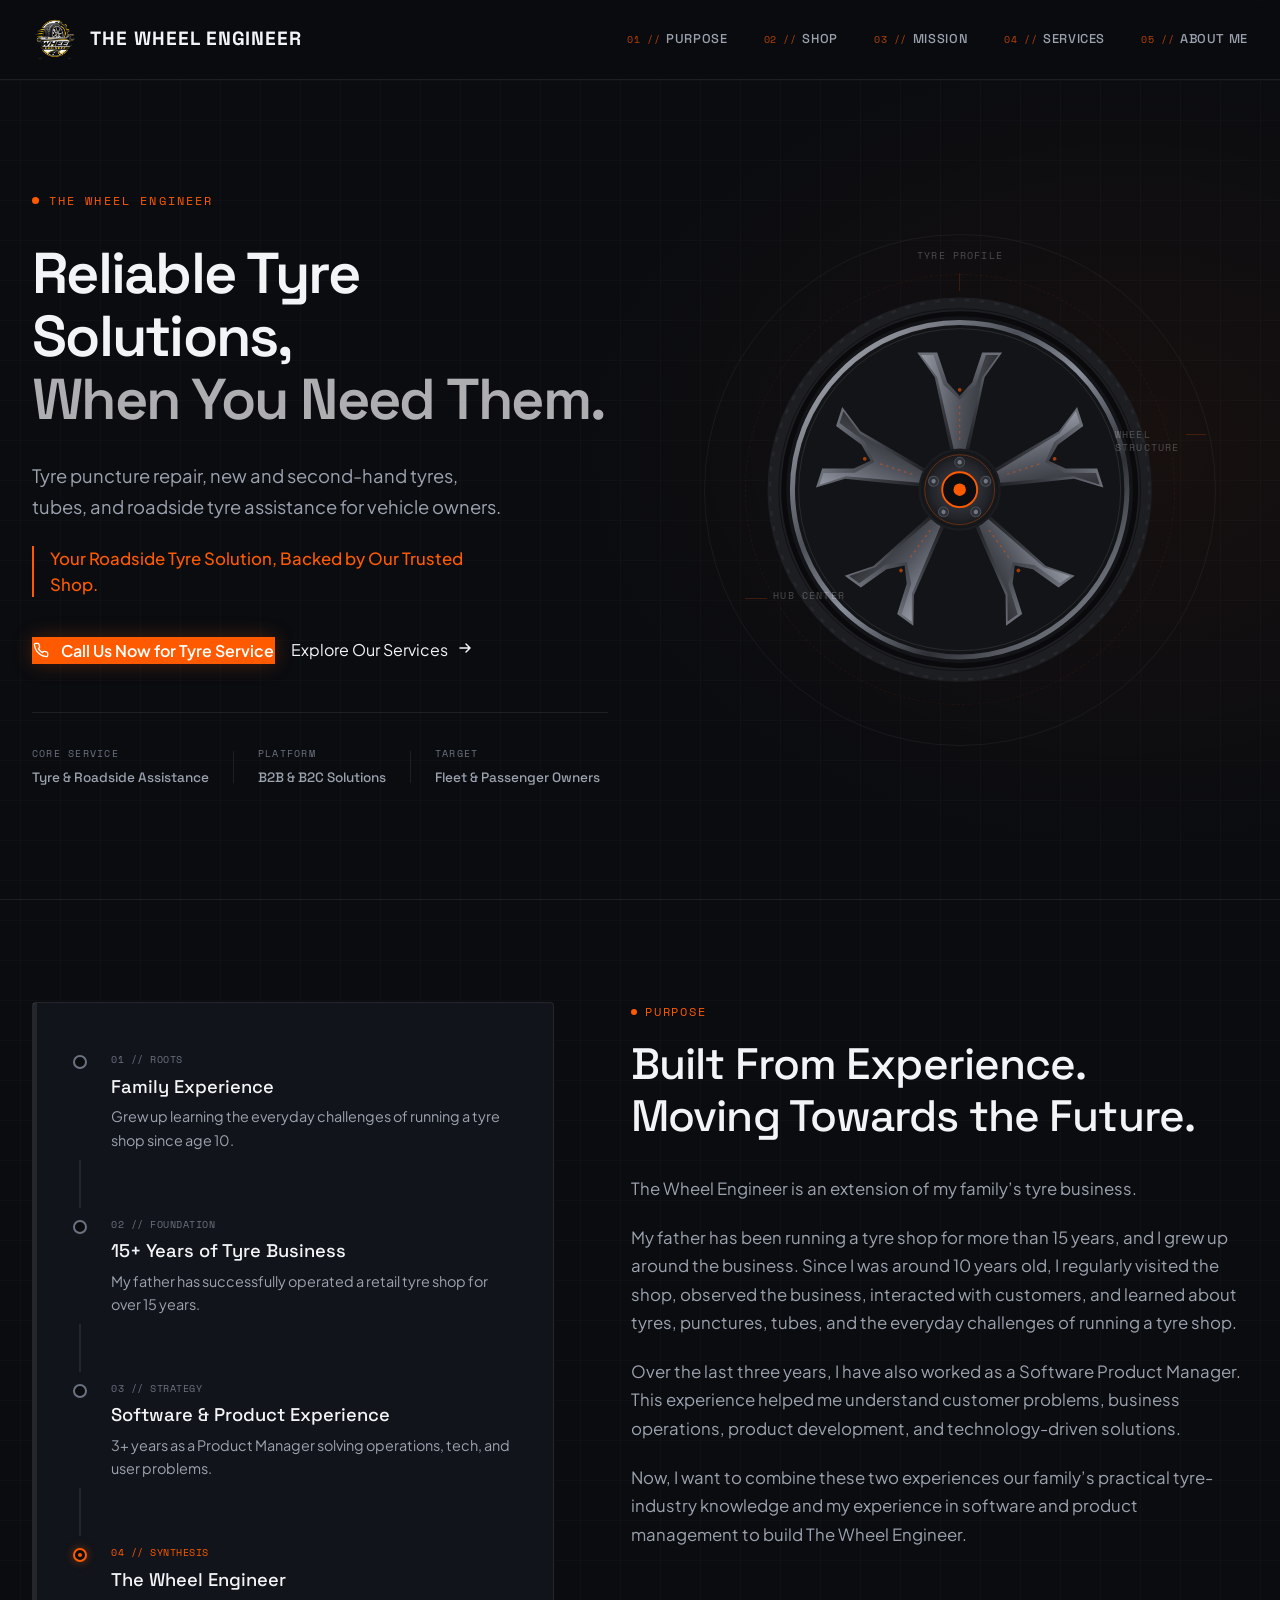
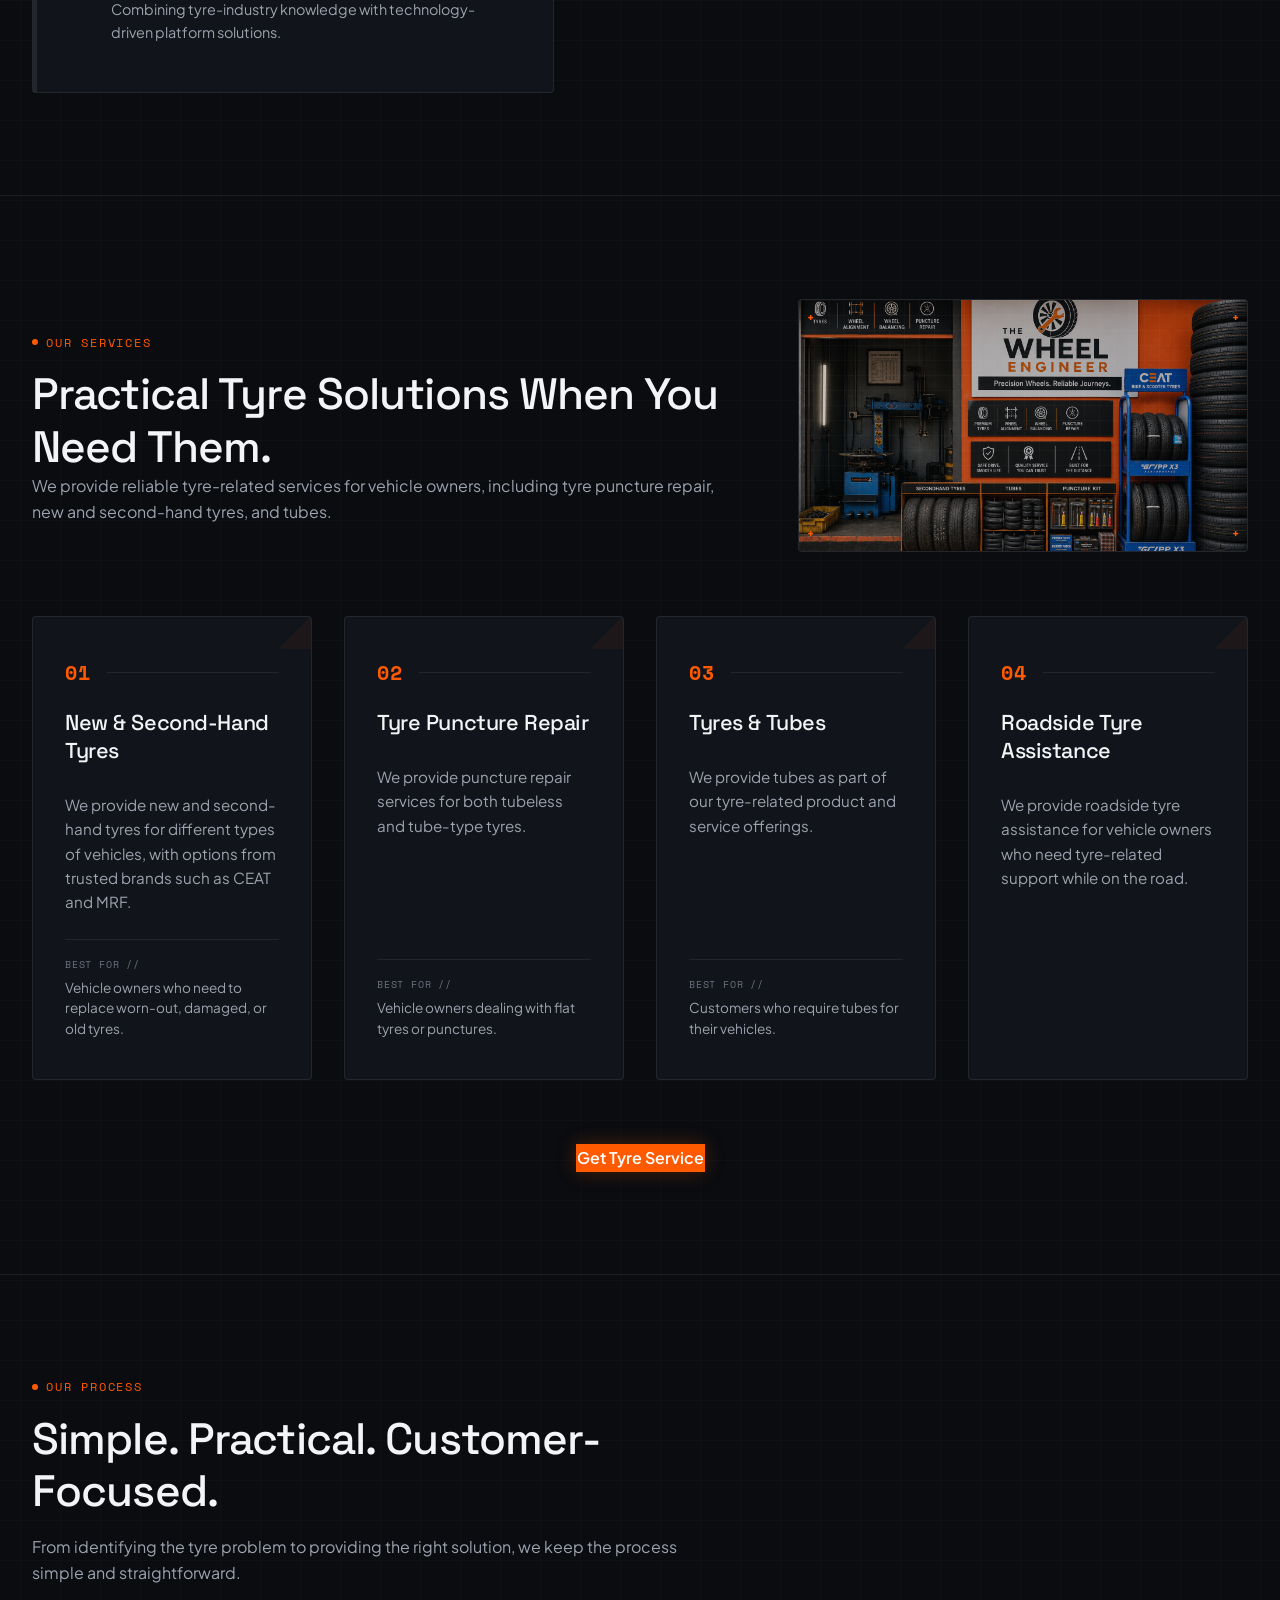
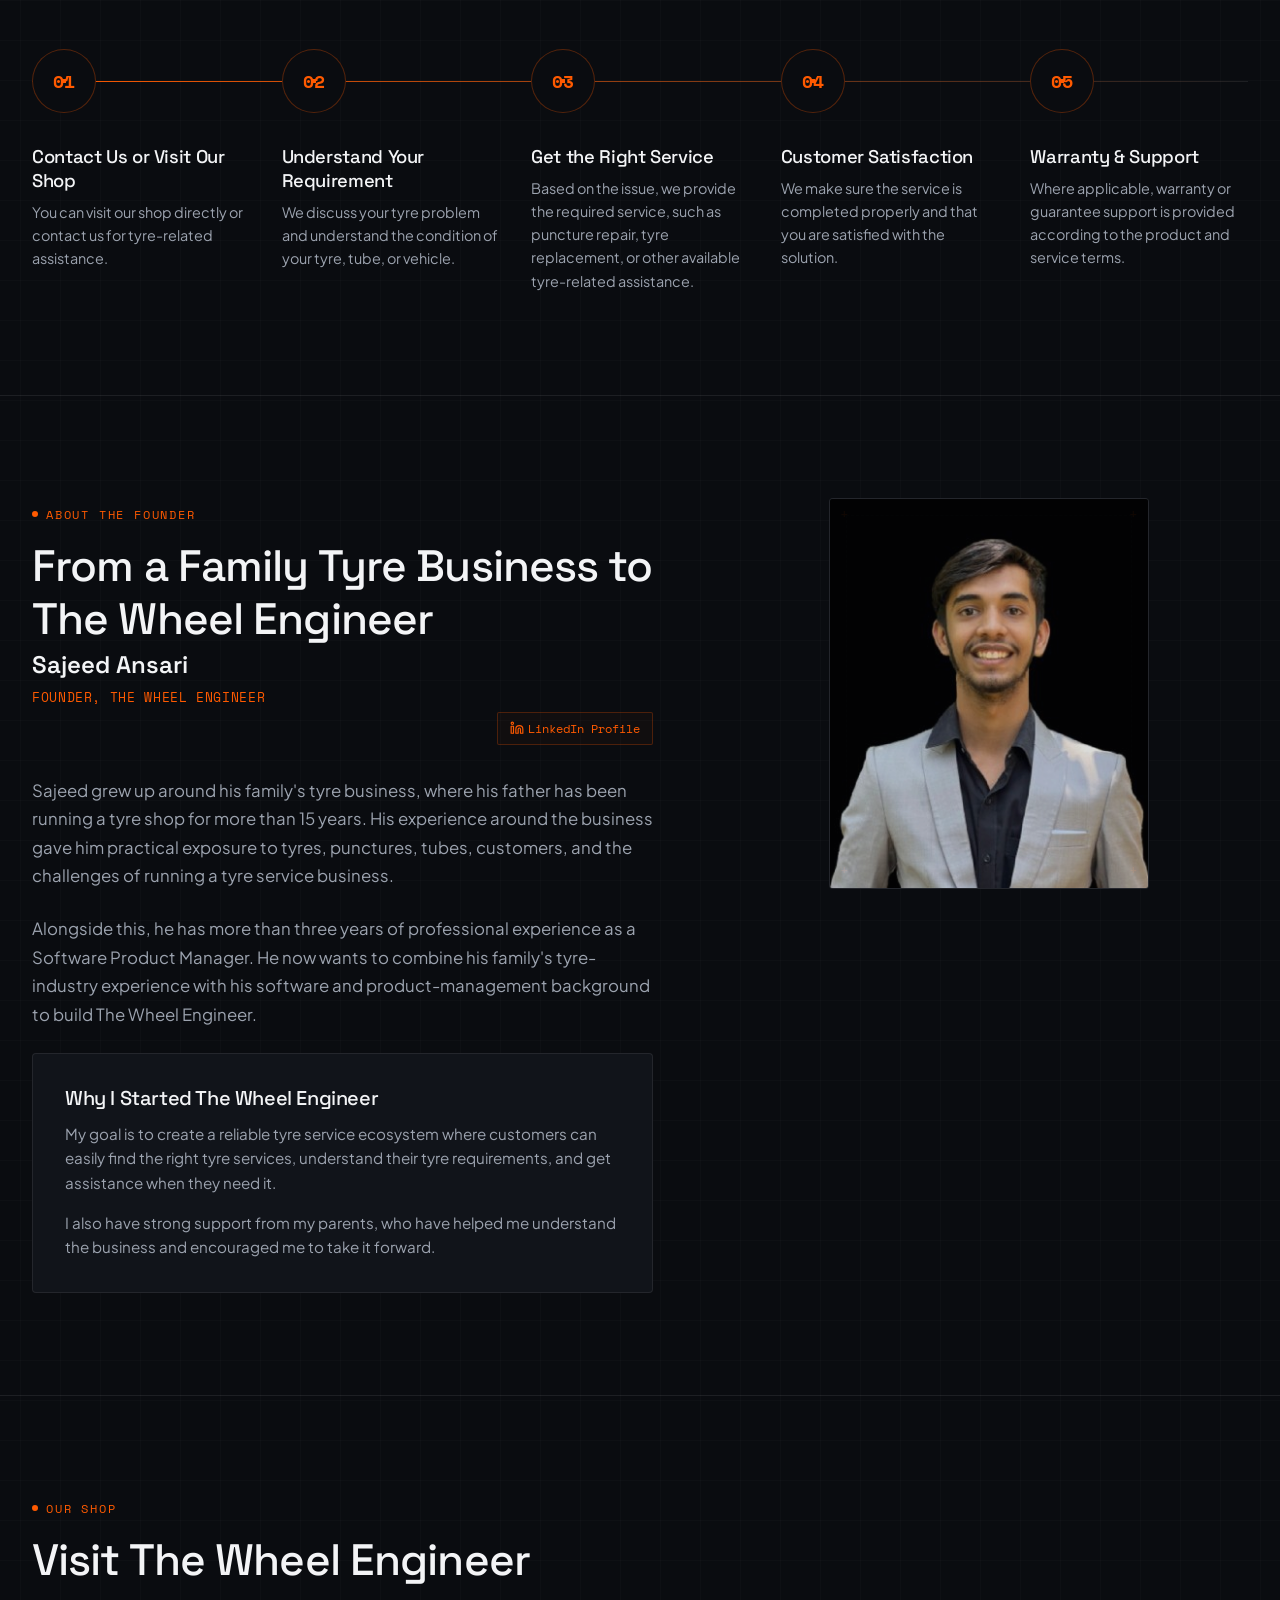
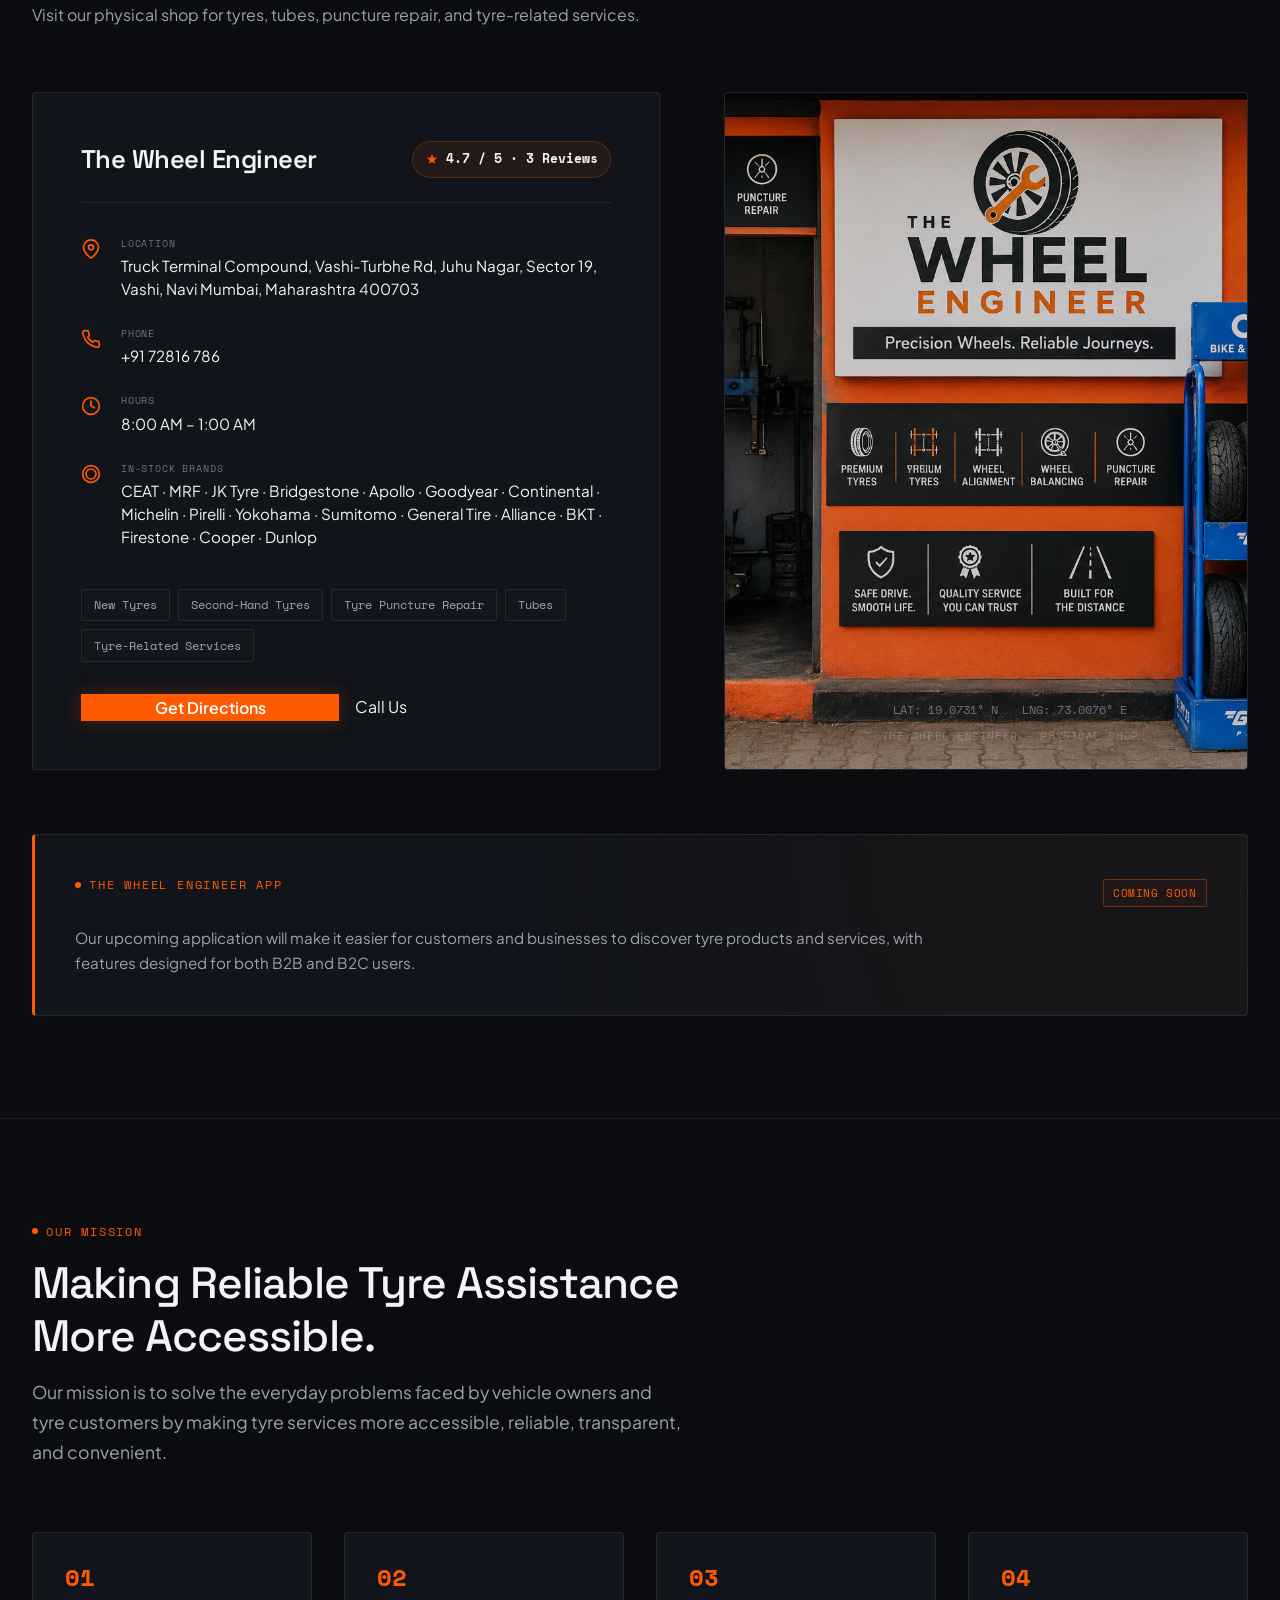
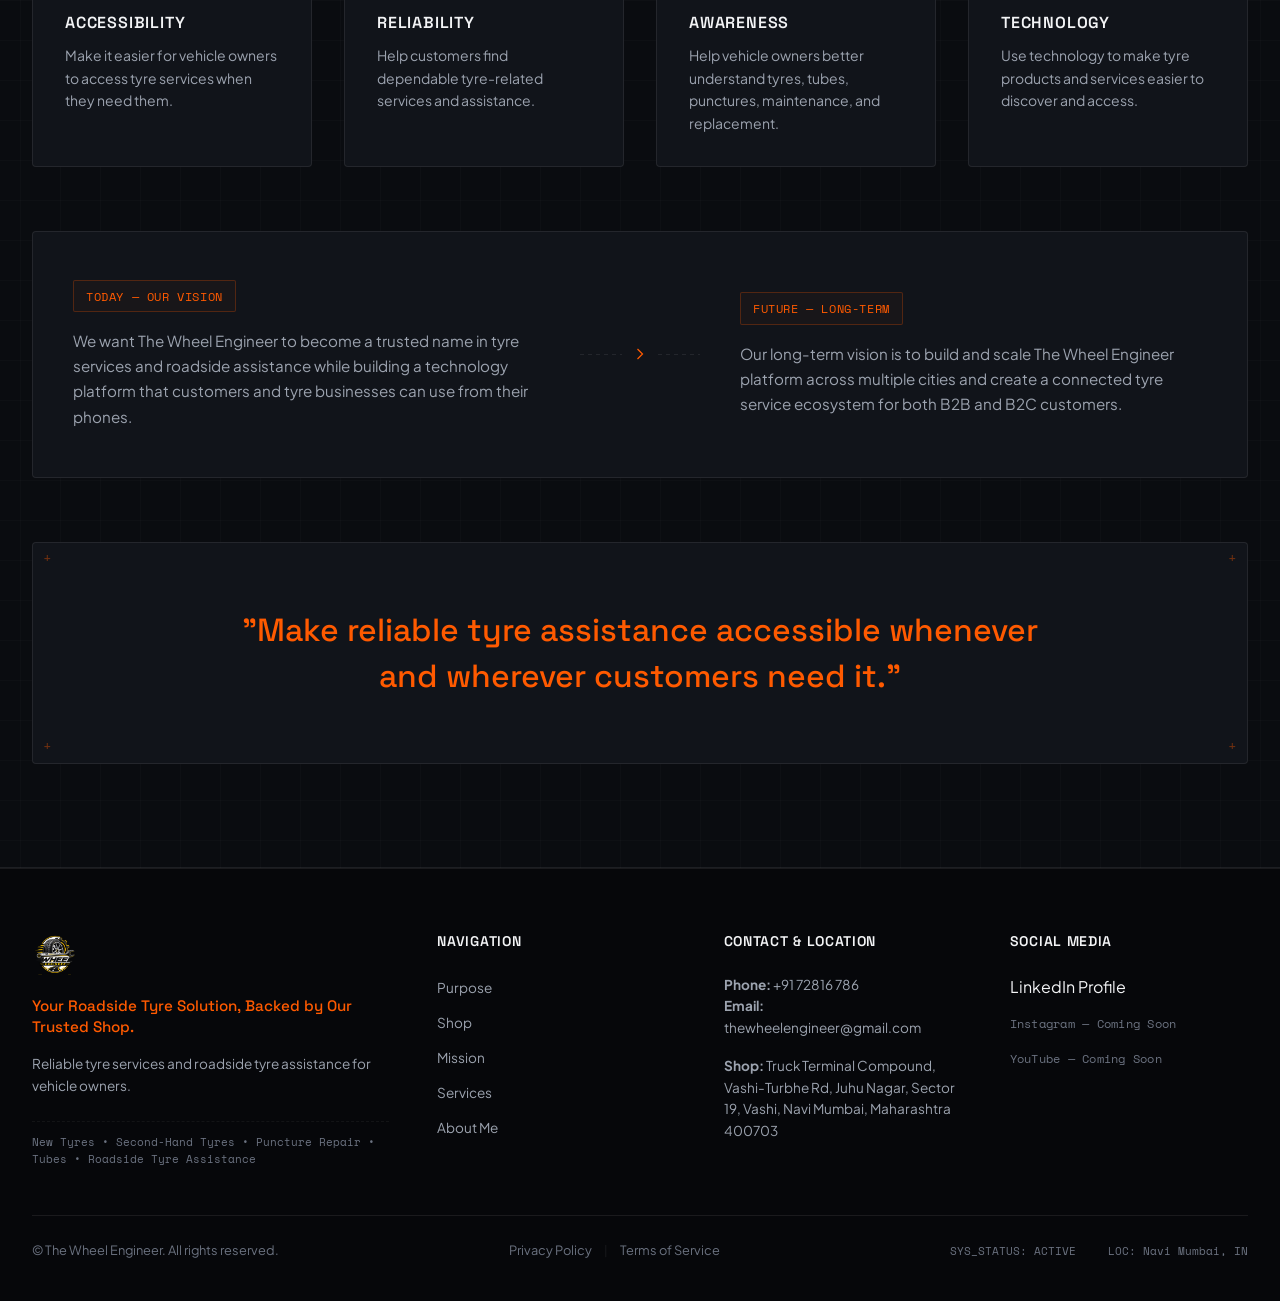
==== index.html @ b4f45593 "first commit" ====
<!DOCTYPE html>
<html lang="en">
<head>
  <meta charset="UTF-8">
  <meta name="viewport" content="width=device-width, initial-scale=1.0">
  <meta name="description" content="The Wheel Engineer provides tyre puncture repair, new and second-hand tyres, tubes, and roadside tyre assistance for vehicle owners.">
  <title>The Wheel Engineer | Tyre Services &amp; Roadside Assistance</title>
  <link rel="icon" type="image/png" href="Asserts/logo.png">
  <link rel="stylesheet" href="style.css">
</head>
<body>

  <!-- ========================================== -->
  <!-- NAVIGATION / HEADER                        -->
  <!-- ========================================== -->
  <header class="site-header">
    <div class="container">
      <a href="#" class="logo">
        <img src="Asserts/logo.png" alt="The Wheel Engineer Logo" class="logo-image">
        <span class="logo-text">THE WHEEL ENGINEER</span>
      </a>

      <!-- Responsive Mobile Toggle -->
      <input type="checkbox" id="nav-toggle" class="nav-toggle-checkbox">
      <label for="nav-toggle" class="nav-toggle-label">
        <span></span>
      </label>
      <div class="nav-backdrop"></div>

      <nav class="nav-container">
        <ul class="nav-menu">
          <li><a href="#purpose" class="nav-link">Purpose</a></li>
          <li><a href="#shop" class="nav-link">Shop</a></li>
          <li><a href="#mission" class="nav-link">Mission</a></li>
          <li><a href="#services" class="nav-link">Services</a></li>
          <li><a href="#about-me" class="nav-link">About Me</a></li>
        </ul>
      </nav>
    </div>
  </header>

  <main>
    <!-- ========================================== -->
    <section id="hero" class="hero-section">

      <!-- Subtle full-bleed gradient glow -->
      <div class="hero-glow" aria-hidden="true"></div>

      <div class="container hero-container">

        <!-- LEFT: Copy -->
        <div class="hero-content">
          <div class="hero-kicker">
            <span class="hero-kicker-dot"></span>
            <span class="hero-kicker-text">THE WHEEL ENGINEER</span>
          </div>

          <h1 class="hero-title">
            Reliable Tyre Solutions,<br>
            <span class="hero-title-accent">When You Need Them.</span>
          </h1>

          <p class="hero-desc">
            Tyre puncture repair, new and second-hand tyres, tubes, and roadside tyre assistance for vehicle owners.
          </p>

          <div class="hero-tagline">
            Your Roadside Tyre Solution, Backed by Our Trusted Shop.
          </div>

          <div class="hero-actions">
            <a href="tel:+9172816786" class="btn btn-hero-cta">
              <svg width="16" height="16" viewBox="0 0 24 24" fill="none" stroke="currentColor" stroke-width="2" stroke-linecap="round" stroke-linejoin="round" class="btn-phone-icon">
                <path d="M22 16.92v3a2 2 0 0 1-2.18 2 19.79 19.79 0 0 1-8.63-3.07 19.5 19.5 0 0 1-6-6 19.79 19.79 0 0 1-3.07-8.67A2 2 0 0 1 4.11 2h3a2 2 0 0 1 2 1.72 12.84 12.84 0 0 0 .7 2.81 2 2 0 0 1-.45 2.11L8.09 9.91a16 16 0 0 0 6 6l1.27-1.27a2 2 0 0 1 2.11-.45 12.84 12.84 0 0 0 2.81.7A2 2 0 0 1 22 16.92z"/>
              </svg>
              Call Us Now for Tyre Service
            </a>
            <a href="#services" class="btn btn-secondary">
              Explore Our Services
              <svg class="btn-arrow" width="16" height="16" viewBox="0 0 16 16" fill="none" aria-hidden="true">
                <path d="M3 8h10M9 4l4 4-4 4" stroke="currentColor" stroke-width="1.5" stroke-linecap="round" stroke-linejoin="round"/>
              </svg>
            </a>
          </div>

          <!-- Horizontal spec strip -->
          <div class="hero-spec-strip" aria-label="Technical specifications">
            <div class="hero-spec-item">
              <span class="hero-spec-label">Core Service</span>
              <span class="hero-spec-value">Tyre &amp; Roadside Assistance</span>
            </div>
            <div class="hero-spec-divider" aria-hidden="true"></div>
            <div class="hero-spec-item">
              <span class="hero-spec-label">Platform</span>
              <span class="hero-spec-value">B2B &amp; B2C Solutions</span>
            </div>
            <div class="hero-spec-divider" aria-hidden="true"></div>
            <div class="hero-spec-item">
              <span class="hero-spec-label">Target</span>
              <span class="hero-spec-value">Fleet &amp; Passenger Owners</span>
            </div>
          </div>
        </div>

        <!-- RIGHT: Wheel/Tyre Engineering Visual -->
        <div class="hero-visual" aria-hidden="true">
          <div class="hero-visual-wrap">

            <!-- Outermost blueprint ring -->
            <div class="hw-ring hw-ring-outer"></div>
            <!-- Middle dashed ring -->
            <div class="hw-ring hw-ring-mid"></div>
            <!-- Inner hub ring -->
            <div class="hw-ring hw-ring-inner"></div>

            <!-- SVG Wheel/Tyre Diagram -->
            <svg class="hw-svg" viewBox="0 0 320 320" fill="none" xmlns="http://www.w3.org/2000/svg">
              <defs>
                <!-- Brake Disc Shading -->
                <radialGradient id="disc-grad" cx="50%" cy="50%" r="50%">
                  <stop offset="0%" stop-color="#2a2c32" />
                  <stop offset="85%" stop-color="#1b1c20" />
                  <stop offset="100%" stop-color="#0e0f11" />
                </radialGradient>
                
                <!-- Rim Lip Shading -->
                <linearGradient id="rim-lip-grad" x1="0%" y1="0%" x2="100%" y2="100%">
                  <stop offset="0%" stop-color="#c1c5cd" />
                  <stop offset="35%" stop-color="#4e5159" />
                  <stop offset="50%" stop-color="#8a8f9b" />
                  <stop offset="70%" stop-color="#2e3036" />
                  <stop offset="100%" stop-color="#a4a9b4" />
                </linearGradient>
                
                <!-- Spoke Metallic Base -->
                <linearGradient id="spoke-metallic" x1="0%" y1="0%" x2="0%" y2="100%">
                  <stop offset="0%" stop-color="#6b6f78" />
                  <stop offset="50%" stop-color="#3b3d44" />
                  <stop offset="100%" stop-color="#1d1e22" />
                </linearGradient>
                
                <!-- Spoke Bevel/Highlight -->
                <linearGradient id="spoke-highlight" x1="0%" y1="0%" x2="100%" y2="0%">
                  <stop offset="0%" stop-color="#9ea3af" />
                  <stop offset="50%" stop-color="#555861" />
                  <stop offset="100%" stop-color="#212226" />
                </linearGradient>
                
                <!-- Center Hub Shading -->
                <radialGradient id="center-hub-grad" cx="50%" cy="50%" r="50%">
                  <stop offset="0%" stop-color="#41444d" />
                  <stop offset="70%" stop-color="#23252a" />
                  <stop offset="100%" stop-color="#111215" />
                </radialGradient>

                <!-- Detailed Split 5-Spoke Alloy Definition -->
                <g id="spoke-alloy">
                  <!-- Main Spoke Body -->
                  <path d="M 154 135 L 140 70 L 126 50 L 142 50 L 150 74 L 160 85 L 170 74 L 178 50 L 194 50 L 180 70 L 166 135 Z" fill="url(#spoke-metallic)" />
                  <!-- Bevel Highlights -->
                  <path d="M 157 135 L 142 70 L 129 52 L 139 52 L 147 76 L 160 88 L 173 76 L 181 52 L 191 52 L 178 70 L 163 135 Z" fill="url(#spoke-highlight)" opacity="0.8" />
                  <!-- Spoke Inner Detail Pocket -->
                  <path d="M 160 120 L 160 90" stroke="rgba(255, 90, 0, 0.45)" stroke-width="1" stroke-dasharray="2 3" />
                  <circle cx="160" cy="80" r="1.5" fill="rgba(255, 90, 0, 0.6)" />
                </g>

                <!-- Lug Bolt Definition -->
                <g id="lug-bolt-alloy">
                  <circle cx="160" cy="138" r="4" fill="#2d3036" stroke="#4d515a" stroke-width="0.75" />
                  <circle cx="160" cy="138" r="1.75" fill="#717682" />
                </g>
              </defs>

              <!-- STATIC LAYER: Brake Disc & Orange Caliper -->
              <g class="static-brake-layer">
                <!-- Brake Disc -->
                <circle cx="160" cy="160" r="104" fill="url(#disc-grad)" stroke="rgba(255, 255, 255, 0.05)" stroke-width="1.5" />
                <!-- Disc ventilation slots (Technical CAD Detail) -->
                <circle cx="160" cy="160" r="88" stroke="rgba(255,255,255,0.03)" stroke-dasharray="3 8" stroke-width="2" fill="none" />
                <circle cx="160" cy="160" r="70" stroke="rgba(255,255,255,0.03)" stroke-dasharray="2 6" stroke-width="2" fill="none" />
                <!-- Caliper Orange Brake Caliper -->
                <path d="M 72 130 A 108 108 0 0 1 130 72 L 140 85 A 92 92 0 0 0 90 140 Z" fill="rgba(255, 90, 0, 0.85)" stroke="rgba(255, 90, 0, 0.4)" stroke-width="1.2" />
              </g>

              <!-- ROTATING LAYER: Tyre, Rim, Spokes & Hub -->
              <g class="spinning-element">
                <!-- Outermost Tyre Wall -->
                <circle cx="160" cy="160" r="148" fill="#131417" stroke="#1d1e22" stroke-width="12" />
                <!-- Tyre Inner shadow shadow -->
                <circle cx="160" cy="160" r="141" fill="none" stroke="#0a0a0c" stroke-width="4" />
                <!-- Tyre Tread Grooves (concentric dash rings) -->
                <circle cx="160" cy="160" r="152" fill="none" stroke="#25272d" stroke-width="2" stroke-dasharray="4 8" />
                <circle cx="160" cy="160" r="145" fill="none" stroke="#0a0a0c" stroke-width="0.5" />

                <!-- Rim Outer Lip -->
                <circle cx="160" cy="160" r="134" fill="none" stroke="url(#rim-lip-grad)" stroke-width="4" />
                <circle cx="160" cy="160" r="129" fill="none" stroke="rgba(255, 255, 255, 0.1)" stroke-width="0.75" />

                <!-- 5 Split-Spokes rotated around center -->
                <use href="#spoke-alloy" transform="rotate(0 160 160)" />
                <use href="#spoke-alloy" transform="rotate(72 160 160)" />
                <use href="#spoke-alloy" transform="rotate(144 160 160)" />
                <use href="#spoke-alloy" transform="rotate(216 160 160)" />
                <use href="#spoke-alloy" transform="rotate(288 160 160)" />

                <!-- Centre Mounting Hub -->
                <circle cx="160" cy="160" r="32" fill="url(#center-hub-grad)" stroke="#1a1c20" stroke-width="2" />
                <circle cx="160" cy="160" r="28" fill="none" stroke="rgba(255, 90, 0, 0.35)" stroke-width="0.75" />

                <!-- 5 Lug Bolts -->
                <use href="#lug-bolt-alloy" transform="rotate(0 160 160)" />
                <use href="#lug-bolt-alloy" transform="rotate(72 160 160)" />
                <use href="#lug-bolt-alloy" transform="rotate(144 160 160)" />
                <use href="#lug-bolt-alloy" transform="rotate(216 160 160)" />
                <use href="#lug-bolt-alloy" transform="rotate(288 160 160)" />

                <!-- Hub Brand Center Cap -->
                <circle cx="160" cy="160" r="14" fill="#0c0d10" stroke="var(--accent)" stroke-width="1.5" />
                <circle cx="160" cy="160" r="5" fill="var(--accent)" />
              </g>
            </svg>

            <!-- Annotation callouts -->
            <div class="hw-callout hw-callout-top">
              <span class="hw-callout-line"></span>
              <span class="hw-callout-text">TYRE PROFILE</span>
            </div>
            <div class="hw-callout hw-callout-right">
              <span class="hw-callout-text">WHEEL<br>STRUCTURE</span>
              <span class="hw-callout-line hw-callout-line-left"></span>
            </div>
            <div class="hw-callout hw-callout-hub">
              <span class="hw-callout-line hw-callout-line-hub"></span>
              <span class="hw-callout-text">HUB CENTER</span>
            </div>

          </div><!-- /.hero-visual-wrap -->
        </div><!-- /.hero-visual -->

      </div><!-- /.hero-container -->
    </section>


    <!-- ========================================== -->
    <!-- 2. PURPOSE SECTION                         -->
    <!-- ========================================== -->
    <section id="purpose" class="section-padding">
      <div class="container">
        <div class="purpose-grid">
          
          <!-- LEFT: Journey Timeline -->
          <div class="purpose-journey">
            
            <div class="journey-node">
              <div class="journey-dot"></div>
              <div class="journey-content">
                <span class="journey-step">01 // ROOTS</span>
                <span class="journey-label">Family Experience</span>
                <span class="journey-detail">Grew up learning the everyday challenges of running a tyre shop since age 10.</span>
              </div>
            </div>
            
            <div class="journey-connector"></div>
            
            <div class="journey-node">
              <div class="journey-dot"></div>
              <div class="journey-content">
                <span class="journey-step">02 // FOUNDATION</span>
                <span class="journey-label">15+ Years of Tyre Business</span>
                <span class="journey-detail">My father has successfully operated a retail tyre shop for over 15 years.</span>
              </div>
            </div>
            
            <div class="journey-connector"></div>
            
            <div class="journey-node">
              <div class="journey-dot"></div>
              <div class="journey-content">
                <span class="journey-step">03 // STRATEGY</span>
                <span class="journey-label">Software &amp; Product Experience</span>
                <span class="journey-detail">3+ years as a Product Manager solving operations, tech, and user problems.</span>
              </div>
            </div>
            
            <div class="journey-connector"></div>
            
            <div class="journey-node journey-node-active">
              <div class="journey-dot"></div>
              <div class="journey-content">
                <span class="journey-step">04 // SYNTHESIS</span>
                <span class="journey-label">The Wheel Engineer</span>
                <span class="journey-detail">Combining tyre-industry knowledge with technology-driven platform solutions.</span>
              </div>
            </div>
          </div>

          <!-- RIGHT: Narrative Copy -->
          <div class="purpose-info">
            <div class="tech-label">Purpose</div>
            <h2>Built From Experience. Moving Towards the Future.</h2>
            
            <p class="purpose-narrative">
              The Wheel Engineer is an extension of my family’s tyre business.
            </p>
            <p class="purpose-narrative">
              My father has been running a tyre shop for more than 15 years, and I grew up around the business. Since I was around 10 years old, I regularly visited the shop, observed the business, interacted with customers, and learned about tyres, punctures, tubes, and the everyday challenges of running a tyre shop.
            </p>
            <p class="purpose-narrative">
              Over the last three years, I have also worked as a Software Product Manager. This experience helped me understand customer problems, business operations, product development, and technology-driven solutions.
            </p>
            <p class="purpose-narrative">
              Now, I want to combine these two experiences our family’s practical tyre-industry knowledge and my experience in software and product management to build The Wheel Engineer.
            </p>

           
          </div>

        </div>
      </div>
    </section>

    <!-- ========================================== -->
    <!-- 3. SERVICES SECTION                        -->
    <!-- ========================================== -->
    <section id="services" class="section-padding">
      <div class="container">
        
        <div class="services-header-split">
          <div class="section-header-left">
            <div class="tech-label">OUR SERVICES</div>
            <h2>Practical Tyre Solutions When You Need Them.</h2>
            <p>We provide reliable tyre-related services for vehicle owners, including tyre puncture repair, new and second-hand tyres, and tubes.</p>
          </div>
          <div class="services-header-right">
            <div class="services-photo-cad">
              <div class="cad-corner top-left">+</div>
              <div class="cad-corner top-right">+</div>
              <div class="cad-corner bottom-left">+</div>
              <div class="cad-corner bottom-right">+</div>
              <div class="cad-grid-overlay"></div>
              <img src="Asserts/stock.png" alt="Tyre inventory stock at The Wheel Engineer" class="services-stock-img">
            </div>
          </div>
        </div>

        <div class="services-grid">
          
          <!-- Service Card 1 -->
          <div class="service-card">
            <div class="service-header-wrap">
              <div class="service-num-block">
                <span class="service-number">01</span>
                <span class="service-accent-line"></span>
              </div>
              <h3 class="service-title">New &amp; Second-Hand Tyres</h3>
            </div>
            <div class="service-body">
              <p class="service-description">We provide new and second-hand tyres for different types of vehicles, with options from trusted brands such as CEAT and MRF.</p>
              <div class="service-meta">
                <span class="meta-label">BEST FOR //</span>
                <p class="meta-value">Vehicle owners who need to replace worn-out, damaged, or old tyres.</p>
              </div>
            </div>
          </div>

          <!-- Service Card 2 -->
          <div class="service-card">
            <div class="service-header-wrap">
              <div class="service-num-block">
                <span class="service-number">02</span>
                <span class="service-accent-line"></span>
              </div>
              <h3 class="service-title">Tyre Puncture Repair</h3>
            </div>
            <div class="service-body">
              <p class="service-description">We provide puncture repair services for both tubeless and tube-type tyres.</p>
              <div class="service-meta">
                <span class="meta-label">BEST FOR //</span>
                <p class="meta-value">Vehicle owners dealing with flat tyres or punctures.</p>
              </div>
            </div>
          </div>

          <!-- Service Card 3 -->
          <div class="service-card">
            <div class="service-header-wrap">
              <div class="service-num-block">
                <span class="service-number">03</span>
                <span class="service-accent-line"></span>
              </div>
              <h3 class="service-title">Tyres &amp; Tubes</h3>
            </div>
            <div class="service-body">
              <p class="service-description">We provide tubes as part of our tyre-related product and service offerings.</p>
              <div class="service-meta">
                <span class="meta-label">BEST FOR //</span>
                <p class="meta-value">Customers who require tubes for their vehicles.</p>
              </div>
            </div>
          </div>

          <!-- Service Card 4 -->
          <div class="service-card">
            <div class="service-header-wrap">
              <div class="service-num-block">
                <span class="service-number">04</span>
                <span class="service-accent-line"></span>
              </div>
              <h3 class="service-title">Roadside Tyre Assistance</h3>
            </div>
            <div class="service-body">
              <p class="service-description">We provide roadside tyre assistance for vehicle owners who need tyre-related support while on the road.</p>
            </div>
          </div>

        </div>

        <!-- Section CTA at bottom -->
        <div class="services-footer-cta">
          <a href="#final-cta" class="btn btn-hero-cta">Get Tyre Service</a>
        </div>

      </div>
    </section>

    <!-- ========================================== -->
    <!-- 4. APPROACH SECTION (OUR PROCESS)          -->
    <!-- ========================================== -->
    <section id="approach" class="section-padding">
      <div class="container">
        
        <div class="section-header">
          <div class="tech-label">OUR PROCESS</div>
          <h2>Simple. Practical. Customer-Focused.</h2>
          <p>From identifying the tyre problem to providing the right solution, we keep the process simple and straightforward.</p>
        </div>

        <div class="approach-steps">
          
          <!-- Step 1 -->
          <div class="approach-card">
            <div class="step-num">01</div>
            <div class="approach-card-content">
              <h3>Contact Us or Visit Our Shop</h3>
              <p>You can visit our shop directly or contact us for tyre-related assistance.</p>
            </div>
          </div>

          <!-- Step 2 -->
          <div class="approach-card">
            <div class="step-num">02</div>
            <div class="approach-card-content">
              <h3>Understand Your Requirement</h3>
              <p>We discuss your tyre problem and understand the condition of your tyre, tube, or vehicle.</p>
            </div>
          </div>

          <!-- Step 3 -->
          <div class="approach-card">
            <div class="step-num">03</div>
            <div class="approach-card-content">
              <h3>Get the Right Service</h3>
              <p>Based on the issue, we provide the required service, such as puncture repair, tyre replacement, or other available tyre-related assistance.</p>
            </div>
          </div>

          <!-- Step 4 -->
          <div class="approach-card">
            <div class="step-num">04</div>
            <div class="approach-card-content">
              <h3>Customer Satisfaction</h3>
              <p>We make sure the service is completed properly and that you are satisfied with the solution.</p>
            </div>
          </div>

          <!-- Step 5 -->
          <div class="approach-card">
            <div class="step-num">05</div>
            <div class="approach-card-content">
              <h3>Warranty &amp; Support</h3>
              <p>Where applicable, warranty or guarantee support is provided according to the product and service terms.</p>
            </div>
          </div>

        </div>
      </div>
    </section>

    <!-- ========================================== -->
    <!-- 5. ABOUT ME SECTION                        -->
    <!-- ========================================== -->
    <section id="about-me" class="section-padding">
      <div class="container">
        <div class="about-grid">
          
          <div class="about-details">
            <div class="tech-label">ABOUT THE FOUNDER</div>
            <h2>From a Family Tyre Business to The Wheel Engineer</h2>
            
            <div class="founder-identity">
              <span class="founder-name">Sajeed Ansari</span>
              <span class="founder-role">Founder, The Wheel Engineer</span>
              <a href="https://www.linkedin.com/in/sajeed-ansari/" target="_blank" rel="noopener noreferrer" class="founder-linkedin-link">
                <svg width="14" height="14" viewBox="0 0 24 24" fill="none" stroke="currentColor" stroke-width="2" stroke-linecap="round" stroke-linejoin="round" style="vertical-align: middle; margin-right: 4px; position: relative; top: -1px;">
                  <path d="M16 8a6 6 0 0 1 6 6v7h-4v-7a2 2 0 0 0-2-2 2 2 0 0 0-2 2v7h-4v-7a6 6 0 0 1 6-6z"></path>
                  <rect x="2" y="9" width="4" height="12"></rect>
                  <circle cx="4" cy="4" r="2"></circle>
                </svg>
                LinkedIn Profile
              </a>
            </div>

            <p class="about-bio">
              Sajeed grew up around his family's tyre business, where his father has been running a tyre shop for more than 15 years. His experience around the business gave him practical exposure to tyres, punctures, tubes, customers, and the challenges of running a tyre service business.
            </p>
            <p class="about-bio">
              Alongside this, he has more than three years of professional experience as a Software Product Manager. He now wants to combine his family's tyre-industry experience with his software and product-management background to build The Wheel Engineer.
            </p>

            <!-- Why Started Ecosystem -->
            <div class="about-goal">
              <h4>Why I Started The Wheel Engineer</h4>
              <p>My goal is to create a reliable tyre service ecosystem where customers can easily find the right tyre services, understand their tyre requirements, and get assistance when they need it.</p>
              <p>I also have strong support from my parents, who have helped me understand the business and encouraged me to take it forward.</p>
            </div>
          </div>

          <div class="about-graphics">
            <!-- Large founder portrait box -->
            <div class="about-photo-placeholder">
              <div class="corner-cross top-left">+</div>
              <div class="corner-cross top-right">+</div>
              <div class="corner-cross bottom-left">+</div>
              <div class="corner-cross bottom-right">+</div>
              
              <div class="blueprint-grid-overlay"></div>
              
              <img src="Asserts/founder's-image.jpg" alt="Sajeed Ansari - Founder of The Wheel Engineer" class="founder-photo-img">
            </div>
          </div>

        </div>
      </div>
    </section>

    <!-- ========================================== -->
    <!-- 6. BLOG SECTION                            -->
    <!-- ========================================== -->
    <section id="blog" class="section-padding">
      <div class="container">
        
        <div class="section-header">
          <div class="tech-label">BLOG &amp; INSIGHTS</div>
          <h2>Practical Knowledge for Every Vehicle Owner</h2>
          <p>We share useful information about tyres, tubes, puncture repair, tyre maintenance, tyre safety, tyre replacement, automotive news, new tyre technologies, and industry updates.</p>
        </div>

        <!-- Easy to scan category list -->
        <div class="blog-categories">
          <span class="category-btn active">All</span>
          <span class="category-btn">Tyres</span>
          <span class="category-btn">Tubes</span>
          <span class="category-btn">Puncture Repair</span>
          <span class="category-btn">Tyre Maintenance</span>
          <span class="category-btn">Tyre Safety</span>
          <span class="category-btn">Tyre Replacement</span>
          <span class="category-btn">Automotive News</span>
          <span class="category-btn">Tyre Technology</span>
          <span class="category-btn">Industry Updates</span>
          <span class="category-btn">Vehicle Owner Tips</span>
        </div>

        <!-- Announcement banner for future content -->
        <div class="blog-future-banner">
          <div class="tech-label">SYS.PLAN // FUTURE CONTENT</div>
          <p>We plan to regularly publish educational content, industry news, tyre guides, maintenance tips, and updates to help vehicle owners make better decisions about their tyres. Latest tyre and automotive news and updates.</p>
        </div>

        <div class="blog-grid">
          <!-- Article 1 -->
          <article class="blog-card">
            <div class="blog-card-graphic">
              <div class="blueprint-text">SYS.DOC // TYRE_CARE_01</div>
            </div>
            <div class="blog-card-content">
              <div class="blog-meta">
                <span>[PLACEHOLDER: Article Category]</span>
              </div>
              <h3 class="blog-title">[PLACEHOLDER: Educational Tyre Article Title 1]</h3>
              <p>[PLACEHOLDER: Excerpt for future article covering tyre care, maintenance best practices, or safety advice for vehicle owners.]</p>
              <a href="#" class="blog-link">[PLACEHOLDER: Read More]</a>
            </div>
          </article>

          <!-- Article 2 -->
          <article class="blog-card">
            <div class="blog-card-graphic">
              <div class="blueprint-text">SYS.DOC // TYRE_CARE_02</div>
            </div>
            <div class="blog-card-content">
              <div class="blog-meta">
                <span>[PLACEHOLDER: Article Category]</span>
              </div>
              <h3 class="blog-title">[PLACEHOLDER: Educational Tyre Article Title 2]</h3>
              <p>[PLACEHOLDER: Excerpt for future article covering tyre care, maintenance best practices, or safety advice for vehicle owners.]</p>
              <a href="#" class="blog-link">[PLACEHOLDER: Read More]</a>
            </div>
          </article>

          <!-- Article 3 -->
          <article class="blog-card">
            <div class="blog-card-graphic">
              <div class="blueprint-text">SYS.DOC // TYRE_CARE_03</div>
            </div>
            <div class="blog-card-content">
              <div class="blog-meta">
                <span>[PLACEHOLDER: Article Category]</span>
              </div>
              <h3 class="blog-title">[PLACEHOLDER: Educational Tyre Article Title 3]</h3>
              <p>[PLACEHOLDER: Excerpt for future article covering tyre care, maintenance best practices, or safety advice for vehicle owners.]</p>
              <a href="#" class="blog-link">[PLACEHOLDER: Read More]</a>
            </div>
          </article>
        </div>

      </div>
    </section>

    <!-- ========================================== -->
    <!-- 7. SHOP SECTION                            -->
    <!-- ========================================== -->
    <section id="shop" class="section-padding">
      <div class="container">
        
        <div class="section-header">
          <div class="tech-label">OUR SHOP</div>
          <h2>Visit The Wheel Engineer</h2>
          <p>Visit our physical shop for tyres, tubes, puncture repair, and tyre-related services.</p>
        </div>

        <div class="shop-showcase-grid">
          
          <!-- Shop Details Card -->
          <div class="shop-details-card">
            
            <div class="shop-meta-header">
              <h3 class="shop-name-title">The Wheel Engineer</h3>
              <div class="shop-rating-pill">
                <span class="star-icon">★</span>
                <span class="rating-text">4.7 / 5 &middot; 3 Reviews</span>
              </div>
            </div>

            <!-- Shop Info Rows -->
            <div class="shop-info-rows">
              
              <div class="shop-info-row">
                <div class="info-row-icon">
                  <svg width="20" height="20" viewBox="0 0 24 24" fill="none" stroke="var(--accent)" stroke-width="2" stroke-linecap="round" stroke-linejoin="round">
                    <path d="M21 10c0 7-9 13-9 13s-9-6-9-13a9 9 0 0 1 18 0z"/>
                    <circle cx="12" cy="10" r="3"/>
                  </svg>
                </div>
                <div class="info-row-content">
                  <span class="info-row-label">LOCATION</span>
                  <p class="info-row-text">Truck Terminal Compound, Vashi-Turbhe Rd, Juhu Nagar, Sector 19, Vashi, Navi Mumbai, Maharashtra 400703</p>
                </div>
              </div>

              <div class="shop-info-row">
                <div class="info-row-icon">
                  <svg width="20" height="20" viewBox="0 0 24 24" fill="none" stroke="var(--accent)" stroke-width="2" stroke-linecap="round" stroke-linejoin="round">
                    <path d="M22 16.92v3a2 2 0 0 1-2.18 2 19.79 19.79 0 0 1-8.63-3.07 19.5 19.5 0 0 1-6-6 19.79 19.79 0 0 1-3.07-8.67A2 2 0 0 1 4.11 2h3a2 2 0 0 1 2 1.72 12.84 12.84 0 0 0 .7 2.81 2 2 0 0 1-.45 2.11L8.09 9.91a16 16 0 0 0 6 6l1.27-1.27a2 2 0 0 1 2.11-.45 12.84 12.84 0 0 0 2.81.7A2 2 0 0 1 22 16.92z"/>
                  </svg>
                </div>
                <div class="info-row-content">
                  <span class="info-row-label">PHONE</span>
                  <p class="info-row-text"><a href="tel:+9172816786" class="shop-phone-link">+91 72816 786</a></p>
                </div>
              </div>

              <div class="shop-info-row">
                <div class="info-row-icon">
                  <svg width="20" height="20" viewBox="0 0 24 24" fill="none" stroke="var(--accent)" stroke-width="2" stroke-linecap="round" stroke-linejoin="round">
                    <circle cx="12" cy="12" r="10"/>
                    <polyline points="12 6 12 12 16 14"/>
                  </svg>
                </div>
                <div class="info-row-content">
                  <span class="info-row-label">HOURS</span>
                  <p class="info-row-text">8:00 AM &ndash; 1:00 AM</p>
                </div>
              </div>

              <div class="shop-info-row">
                <div class="info-row-icon">
                  <svg width="20" height="20" viewBox="0 0 24 24" fill="none" stroke="var(--accent)" stroke-width="2" stroke-linecap="round" stroke-linejoin="round">
                    <circle cx="12" cy="12" r="10"/>
                    <circle cx="12" cy="12" r="6"/>
                  </svg>
                </div>
                <div class="info-row-content">
                  <span class="info-row-label">IN-STOCK BRANDS</span>
                  <p class="info-row-text">CEAT &middot; MRF &middot; JK Tyre &middot; Bridgestone &middot; Apollo &middot; Goodyear &middot; Continental &middot; Michelin &middot; Pirelli &middot; Yokohama  &middot; Sumitomo &middot; General Tire &middot; Alliance &middot; BKT &middot; Firestone &middot; Cooper &middot; Dunlop</p>
                </div>
              </div>

            </div>

            <!-- Current Offerings Chips -->
            <div class="shop-offerings-wrap">
              <span class="offering-chip">New Tyres</span>
              <span class="offering-chip">Second-Hand Tyres</span>
              <span class="offering-chip">Tyre Puncture Repair</span>
              <span class="offering-chip">Tubes</span>
              <span class="offering-chip">Tyre-Related Services</span>
            </div>

            <!-- Action buttons -->
            <div class="shop-action-btns">
              <a href="https://share.google/Wp8YnxZ48QP3ayhWw" target="_blank" rel="noopener noreferrer" class="btn btn-hero-cta">Get Directions</a>
              <a href="tel:+9172816786" class="btn btn-secondary">Call Us</a>
            </div>

          </div>

          <!-- Real Shop Photograph Visual Area -->
          <div class="shop-schematic-visual">
            <div class="schematic-corners top-left">+</div>
            <div class="schematic-corners top-right">+</div>
            <div class="schematic-corners bottom-left">+</div>
            <div class="schematic-corners bottom-right">+</div>
            
            <div class="schematic-grid-overlay"></div>
            
            <img src="Asserts/Shop.png" alt="The Wheel Engineer Physical Shop Front" class="shop-photo-img">
            
            <div class="schematic-content" style="position: absolute; bottom: 1.5rem; left: 1.5rem; right: 1.5rem; z-index: 5; pointer-events: none;">
              <div class="schematic-coordinates">
                <span>LAT: 19.0731&deg; N</span>
                <span>LNG: 73.0076&deg; E</span>
              </div>
              <div class="schematic-tag">THE WHEEL ENGINEER &mdash; PHYSICAL SHOP</div>
            </div>
          </div>

        </div>

        <!-- Separate Coming Soon Visual Area -->
        <div class="shop-app-coming-soon">
          <div class="app-coming-header">
            <div class="tech-label">THE WHEEL ENGINEER APP</div>
            <div class="coming-soon-badge">Coming Soon</div>
          </div>
          <p class="app-coming-text">
            Our upcoming application will make it easier for customers and businesses to discover tyre products and services, with features designed for both B2B and B2C users.
          </p>
        </div>

      </div>
    </section>

    <!-- ========================================== -->
    <!-- 8. MISSION SECTION                         -->
    <!-- ========================================== -->
    <section id="mission" class="section-padding">
      <div class="container">
        
        <div class="section-header">
          <div class="tech-label">OUR MISSION</div>
          <h2>Making Reliable Tyre Assistance More Accessible.</h2>
          <p class="mission-intro">Our mission is to solve the everyday problems faced by vehicle owners and tyre customers by making tyre services more accessible, reliable, transparent, and convenient.</p>
        </div>

        <!-- Four Mission Principles -->
        <div class="mission-grid">
          
          <div class="mission-card">
            <span class="mission-num">01</span>
            <div class="mission-card-content">
              <h3>ACCESSIBILITY</h3>
              <p>Make it easier for vehicle owners to access tyre services when they need them.</p>
            </div>
          </div>

          <div class="mission-card">
            <span class="mission-num">02</span>
            <div class="mission-card-content">
              <h3>RELIABILITY</h3>
              <p>Help customers find dependable tyre-related services and assistance.</p>
            </div>
          </div>

          <div class="mission-card">
            <span class="mission-num">03</span>
            <div class="mission-card-content">
              <h3>AWARENESS</h3>
              <p>Help vehicle owners better understand tyres, tubes, punctures, maintenance, and replacement.</p>
            </div>
          </div>

          <div class="mission-card">
            <span class="mission-num">04</span>
            <div class="mission-card-content">
              <h3>TECHNOLOGY</h3>
              <p>Use technology to make tyre products and services easier to discover and access.</p>
            </div>
          </div>

        </div>

        <!-- Today to Future Visual Connection -->
        <div class="vision-timeline">
          <div class="vision-stage today">
            <div class="stage-badge">TODAY &mdash; OUR VISION</div>
            <p>We want The Wheel Engineer to become a trusted name in tyre services and roadside assistance while building a technology platform that customers and tyre businesses can use from their phones.</p>
          </div>
          
          <div class="timeline-divider">
            <div class="divider-line"></div>
            <svg class="divider-arrow" viewBox="0 0 24 24" fill="none" stroke="var(--accent)" stroke-width="1.5">
              <polyline points="9 18 15 12 9 6"/>
            </svg>
            <div class="divider-line"></div>
          </div>

          <div class="vision-stage future">
            <div class="stage-badge">FUTURE &mdash; LONG-TERM</div>
            <p>Our long-term vision is to build and scale The Wheel Engineer platform across multiple cities and create a connected tyre service ecosystem for both B2B and B2C customers.</p>
          </div>
        </div>

        <!-- Closing Quote Focus -->
        <div class="mission-footer-quote">
          <div class="corner-cross top-left">+</div>
          <div class="corner-cross top-right">+</div>
          <div class="corner-cross bottom-left">+</div>
          <div class="corner-cross bottom-right">+</div>
          <div class="quote-text">
            "Make reliable tyre assistance accessible whenever and wherever customers need it."
          </div>
        </div>

      </div>
    </section>

    <!-- ========================================== -->
    <!-- 9. FINAL CTA (CONTACT) SECTION             -->
    <!-- ========================================== -->
    <section id="final-cta" class="section-padding" style="border-bottom: none;">
      <div class="container">
        
        <div class="section-header">
          <div class="tech-label">CONTACT</div>
          <h2>Need Tyre Assistance?</h2>
          <p>Have a tyre-related requirement or need assistance? Get in touch with The Wheel Engineer.</p>
        </div>

        <div class="contact-layout">
          
          <!-- Contact details column -->
          <div class="contact-info">
            
            <!-- Phone Highlight -->
            <div class="contact-item phone-highlight">
              <div class="contact-icon">
                <svg width="24" height="24" viewBox="0 0 24 24" fill="none" stroke="var(--accent)" stroke-width="2" stroke-linecap="round" stroke-linejoin="round">
                  <path d="M22 16.92v3a2 2 0 0 1-2.18 2 19.79 19.79 0 0 1-8.63-3.07 19.5 19.5 0 0 1-6-6 19.79 19.79 0 0 1-3.07-8.67A2 2 0 0 1 4.11 2h3a2 2 0 0 1 2 1.72 12.84 12.84 0 0 0 .7 2.81 2 2 0 0 1-.45 2.11L8.09 9.91a16 16 0 0 0 6 6l1.27-1.27a2 2 0 0 1 2.11-.45 12.84 12.84 0 0 0 2.81.7A2 2 0 0 1 22 16.92z"/>
                </svg>
              </div>
              <div class="contact-detail-wrap">
                <span class="contact-label">PHONE</span>
                <span class="contact-value"><a href="tel:+9172816786" class="contact-link">+91 72816 786</a></span>
              </div>
            </div>

            <!-- Email -->
            <div class="contact-item">
              <div class="contact-icon">
                <svg width="20" height="20" viewBox="0 0 24 24" fill="none" stroke="var(--accent)" stroke-width="2" stroke-linecap="round" stroke-linejoin="round">
                  <path d="M4 4h16c1.1 0 2 .9 2 2v12c0 1.1-.9 2-2 2H4c-1.1 0-2-.9-2-2V6c0-1.1.9-2 2-2z"/>
                  <polyline points="22,6 12,13 2,6"/>
                </svg>
              </div>
              <div class="contact-detail-wrap">
                <span class="contact-label">EMAIL</span>
                <span class="contact-value"><a href="mailto:thewheelengineer@gmail.com" class="contact-link">thewheelengineer@gmail.com</a></span>
              </div>
            </div>

            <!-- Shop Address -->
            <div class="contact-item">
              <div class="contact-icon">
                <svg width="20" height="20" viewBox="0 0 24 24" fill="none" stroke="var(--accent)" stroke-width="2" stroke-linecap="round" stroke-linejoin="round">
                  <path d="M21 10c0 7-9 13-9 13s-9-6-9-13a9 9 0 0 1 18 0z"/>
                  <circle cx="12" cy="10" r="3"/>
                </svg>
              </div>
              <div class="contact-detail-wrap">
                <span class="contact-label">PHYSICAL SHOP</span>
                <span class="contact-value">Truck Terminal Compound, Vashi-Turbhe Rd, Juhu Nagar, Sector 19, Vashi, Navi Mumbai, Maharashtra 400703</span>
              </div>
            </div>

          </div>

          <!-- Actions box column -->
          <div class="contact-actions-box">
            <a href="tel:+9172816786" class="btn btn-hero-cta">Call Us Now</a>
            <a href="https://share.google/Wp8YnxZ48QP3ayhWw" target="_blank" rel="noopener noreferrer" class="btn btn-secondary">Get Directions</a>
            <a href="mailto:thewheelengineer@gmail.com" class="btn btn-secondary">Email Us</a>
          </div>

        </div>

      </div>
    </section>
  </main>

  <!-- ========================================== -->
  <!-- 10. FOOTER                                 -->
  <!-- ========================================== -->
  <footer class="site-footer">
    <div class="container">
      <div class="footer-top">
        
        <!-- Left: Brand info -->
        <div class="footer-brand">
          <a href="#" class="logo">
            <img src="Asserts/logo.png" alt="The Wheel Engineer Logo" class="logo-image">
          </a>
          <p class="footer-tagline">Your Roadside Tyre Solution, Backed by Our Trusted Shop.</p>
          <p class="footer-desc">Reliable tyre services and roadside tyre assistance for vehicle owners.</p>
          <p class="footer-services-summary">New Tyres &bull; Second-Hand Tyres &bull; Puncture Repair &bull; Tubes &bull; Roadside Tyre Assistance</p>
        </div>

        <!-- Middle: Links -->
        <div class="footer-nav-col">
          <h4>Navigation</h4>
          <ul class="footer-links">
            <li><a href="#purpose">Purpose</a></li>
            <li><a href="#shop">Shop</a></li>
            <li><a href="#mission">Mission</a></li>
            <li><a href="#services">Services</a></li>
            <li><a href="#about-me">About Me</a></li>
          </ul>
        </div>

        <!-- Right: Contact & Shop Info -->
        <div class="footer-nav-col">
          <h4>Contact &amp; Location</h4>
          <p class="footer-info-text">
            <strong>Phone:</strong> <a href="tel:+9172816786" class="footer-link-action">+91 72816 786</a><br>
            <strong>Email:</strong> <a href="mailto:thewheelengineer@gmail.com" class="footer-link-action">thewheelengineer@gmail.com</a>
          </p>
          <p class="footer-info-text">
            <strong>Shop:</strong> Truck Terminal Compound, Vashi-Turbhe Rd, Juhu Nagar, Sector 19, Vashi, Navi Mumbai, Maharashtra 400703
          </p>
        </div>

        <!-- Social Media info -->
        <div class="footer-nav-col">
          <h4>Social Media</h4>
          <ul class="footer-social-list">
            <li><a href="https://www.linkedin.com/in/sajeed-ansari/" target="_blank" rel="noopener noreferrer" class="footer-link-action">LinkedIn Profile</a></li>
            <li><span>Instagram &mdash; Coming Soon</span></li>
            <li><span>YouTube &mdash; Coming Soon</span></li>
          </ul>
        </div>

      </div>

      <div class="footer-bottom">
        <div class="footer-copy">
          &copy; The Wheel Engineer. All rights reserved.
        </div>
        <div class="footer-legal-links">
          <a href="privacy-policy.html" class="footer-legal-link">Privacy Policy</a>
          <span class="separator">|</span>
          <a href="terms-of-service.html" class="footer-legal-link">Terms of Service</a>
        </div>
        <div class="footer-meta">
          <span>SYS_STATUS: ACTIVE</span>
          <span>LOC: Navi Mumbai, IN</span>
        </div>
      </div>
      
    </div>
  </footer>

  <script>
    // Header Scroll State
    const header = document.querySelector('.site-header');
    window.addEventListener('scroll', () => {
      if (window.scrollY > 30) {
        header.classList.add('scrolled');
      } else {
        header.classList.remove('scrolled');
      }
    });

    // Active Navigation Link on Scroll (Intersection Observer)
    const sections = document.querySelectorAll('section[id]');
    const navLinks = document.querySelectorAll('.nav-link');

    const observerOptions = {
      root: null,
      rootMargin: '-40% 0px -50% 0px', // Active when section occupies viewport middle
      threshold: 0
    };

    const observer = new IntersectionObserver((entries) => {
      entries.forEach(entry => {
        if (entry.isIntersecting) {
          const id = entry.target.getAttribute('id');
          navLinks.forEach(link => {
            const href = link.getAttribute('href');
            if (href === `#${id}`) {
              link.classList.add('active');
            } else {
              link.classList.remove('active');
            }
          });
        }
      });
    }, observerOptions);

    sections.forEach(section => observer.observe(section));

    // Collapse mobile menu when a nav link is clicked
    const toggleCheckbox = document.getElementById('nav-toggle');
    navLinks.forEach(link => {
      link.addEventListener('click', () => {
        if (toggleCheckbox) toggleCheckbox.checked = false;
      });
    });
  </script>

</body>
</html>
---- style.css ----
@import url('https://fonts.googleapis.com/css2?family=Plus+Jakarta+Sans:wght@300;400;500;600;700&family=Space+Grotesk:wght@400;500;600;700&family=Space+Mono:wght@400;700&display=swap');

/* --- DESIGN SYSTEM TOKENS --- */
:root {
  /* Colors */
  --bg-dark: #0a0c10;
  --bg-panel: #11141a;
  --bg-card: #161a22;
  --border-color: rgba(255, 255, 255, 0.08);
  --border-glow: rgba(255, 255, 255, 0.15);
  --border-accent: rgba(255, 90, 0, 0.3);
  --accent: #ff5a00; /* Caliper Orange / High-performance heat */
  --accent-rgb: 255, 90, 0;
  --text-primary: #f3f4f6;
  --text-secondary: #9ca3af;
  --text-muted: #6b7280;
  --placeholder-bg: rgba(255, 90, 0, 0.02);
  --placeholder-border: rgba(255, 90, 0, 0.15);
  --placeholder-text: #ff8c4b;

  /* Typography */
  --font-display: 'Space Grotesk', sans-serif;
  --font-sans: 'Plus Jakarta Sans', sans-serif;
  --font-mono: 'Space Mono', monospace;

  /* Layout */
  --max-width: 1280px;
  --header-height: 80px;
  --transition-smooth: all 0.3s cubic-bezier(0.16, 1, 0.3, 1);
}

/* --- RESET & BASIC STYLES --- */
*, *::before, *::after {
  box-sizing: border-box;
  margin: 0;
  padding: 0;
}

html {
  scroll-behavior: smooth;
  background-color: var(--bg-dark);
  color: var(--text-primary);
  font-family: var(--font-sans);
  -webkit-font-smoothing: antialiased;
  -moz-osx-font-smoothing: grayscale;
  width: 100%;
  overflow-x: hidden;
}

body {
  min-height: 100vh;
  line-height: 1.6;
  width: 100%;
  overflow-x: hidden;
  /* Blueprint-like grid line background simulating technical drawing paper */
  background-image: 
    linear-gradient(to right, rgba(255, 255, 255, 0.015) 1px, transparent 1px),
    linear-gradient(to bottom, rgba(255, 255, 255, 0.015) 1px, transparent 1px);
  background-size: 40px 40px;
  background-position: center top;
}

/* --- TYPOGRAPHY SCALE --- */
h1, h2, h3, h4, h5, h6 {
  font-family: var(--font-display);
  font-weight: 600;
  letter-spacing: -0.02em;
  line-height: 1.2;
}

h1 {
  font-size: clamp(2.5rem, 5vw, 4.5rem);
}

h2 {
  font-size: clamp(2rem, 3.5vw, 2.75rem);
  font-weight: 500;
  position: relative;
  display: inline-block;
}

h3 {
  font-size: clamp(1.25rem, 2vw, 1.75rem);
  font-weight: 500;
}

p {
  color: var(--text-secondary);
  font-size: 1rem;
}

a {
  color: inherit;
  text-decoration: none;
  transition: var(--transition-smooth);
}

/* --- REUSABLE UTILITIES & LAYOUTS --- */
.container {
  max-width: var(--max-width);
  margin: 0 auto;
  padding: 0 2rem;
  width: 100%;
}

.section-padding {
  padding: clamp(4rem, 8vw, 8rem) 0;
  border-bottom: 1px solid var(--border-color);
}

/* Tech Label styling (tiny mechanical indicator tag) */
.tech-label {
  font-family: var(--font-mono);
  font-size: 0.75rem;
  text-transform: uppercase;
  letter-spacing: 0.15em;
  color: var(--accent);
  display: inline-flex;
  align-items: center;
  gap: 0.5rem;
  margin-bottom: 1rem;
}

.tech-label::before {
  content: '';
  display: inline-block;
  width: 6px;
  height: 6px;
  background-color: var(--accent);
  border-radius: 50%;
}

/* Section Header styling */
.section-header {
  display: flex;
  flex-direction: column;
  align-items: flex-start;
  margin-bottom: clamp(3rem, 5vw, 5rem);
  max-width: 650px;
}

.section-header h2 {
  margin-bottom: 1rem;
}

/* --- RESPONSIVE PLACEHOLDER CARD --- */
.placeholder-box {
  background: var(--placeholder-bg);
  border: 1px dashed var(--placeholder-border);
  border-radius: 4px;
  padding: 2.5rem;
  text-align: center;
  position: relative;
  overflow: hidden;
  display: flex;
  flex-direction: column;
  align-items: center;
  justify-content: center;
  gap: 0.75rem;
  transition: var(--transition-smooth);
}

.placeholder-box::before {
  content: '';
  position: absolute;
  top: 0;
  left: 0;
  width: 100%;
  height: 100%;
  background: linear-gradient(135deg, rgba(255, 90, 0, 0.03) 25%, transparent 25%, transparent 50%, rgba(255, 90, 0, 0.03) 50%, rgba(255, 90, 0, 0.03) 75%, transparent 75%, transparent);
  background-size: 20px 20px;
  opacity: 0.3;
  pointer-events: none;
}

.placeholder-title {
  font-family: var(--font-mono);
  font-size: 0.85rem;
  color: var(--placeholder-text);
  letter-spacing: 0.05em;
  text-transform: uppercase;
  font-weight: 700;
  display: inline-flex;
  align-items: center;
  gap: 0.5rem;
}

.placeholder-desc {
  font-size: 0.9rem;
  color: var(--text-secondary);
  max-width: 480px;
  line-height: 1.5;
}

/* --- NAVIGATION / HEADER --- */
.site-header {
  height: var(--header-height);
  border-bottom: 1px solid var(--border-color);
  background-color: rgba(10, 12, 16, 0.7);
  backdrop-filter: blur(16px);
  -webkit-backdrop-filter: blur(16px);
  position: fixed;
  top: 0;
  left: 0;
  width: 100%;
  z-index: 1000;
  transition: height 0.3s cubic-bezier(0.16, 1, 0.3, 1),
              background-color 0.3s cubic-bezier(0.16, 1, 0.3, 1),
              border-color 0.3s cubic-bezier(0.16, 1, 0.3, 1);
}

/* Scrolled state for sticky header */
.site-header.scrolled {
  height: 60px;
  background-color: rgba(6, 8, 10, 0.9);
  border-color: rgba(255, 90, 0, 0.15); /* Caliper orange highlight on scroll */
  box-shadow: 0 4px 30px rgba(0, 0, 0, 0.4);
}

.site-header .container {
  height: 100%;
  display: flex;
  align-items: center;
  justify-content: space-between;
}

.logo {
  font-family: var(--font-display);
  font-weight: 700;
  font-size: 1.25rem;
  letter-spacing: -0.01em;
  text-transform: uppercase;
  color: var(--text-primary);
  display: flex;
  align-items: center;
  gap: 0.75rem;
  transition: font-size 0.3s cubic-bezier(0.16, 1, 0.3, 1);
}

.site-header.scrolled .logo {
  font-size: 1.15rem;
}

/* Mechanical wireframe logo detail */
.logo-icon {
  width: 24px;
  height: 24px;
  border: 1.5px solid var(--accent);
  border-radius: 50%;
  position: relative;
  transition: width 0.3s ease, height 0.3s ease;
}

.site-header.scrolled .logo-icon {
  width: 20px;
  height: 20px;
}

.logo-icon::before, .logo-icon::after {
  content: '';
  position: absolute;
  background-color: var(--accent);
}

.logo-icon::before {
  top: 50%;
  left: 0;
  width: 100%;
  height: 1.5px;
  transform: translateY(-50%);
}

.logo-icon::after {
  left: 50%;
  top: 0;
  width: 1.5px;
  height: 100%;
  transform: translateX(-50%);
}

/* Desktop navigation links style */
.nav-menu {
  display: flex;
  list-style: none;
  gap: 2.25rem;
  counter-reset: nav-counter;
}

.nav-link {
  font-size: 0.8rem;
  font-family: var(--font-display);
  font-weight: 500;
  color: var(--text-secondary);
  letter-spacing: 0.05em;
  text-transform: uppercase;
  position: relative;
  padding: 0.5rem 0;
  display: inline-flex;
  align-items: center;
}

/* CAD Technical numerical prepending counter */
.nav-link::before {
  counter-increment: nav-counter;
  content: "0" counter(nav-counter) " //";
  font-family: var(--font-mono);
  font-size: 0.65rem;
  color: var(--accent);
  margin-right: 0.35rem;
  opacity: 0.7;
  transition: var(--transition-smooth);
}

/* Active underline bar animation */
.nav-link::after {
  content: '';
  position: absolute;
  bottom: -4px;
  left: 0;
  width: 100%;
  height: 2px;
  background-color: var(--accent);
  transform: scaleX(0);
  transform-origin: right;
  transition: transform 0.3s cubic-bezier(0.16, 1, 0.3, 1);
}

.nav-link:hover, .nav-link.active {
  color: var(--text-primary);
}

.nav-link:hover::before, .nav-link.active::before {
  opacity: 1;
}

.nav-link:hover::after, .nav-link.active::after {
  transform: scaleX(1);
  transform-origin: left;
}

/* Mobile Nav Toggle & Backdrop */
.nav-toggle-checkbox {
  display: none;
}

.nav-toggle-label {
  display: none;
  cursor: pointer;
  width: 28px;
  height: 20px;
  position: relative;
  z-index: 1100;
}

.nav-toggle-label span {
  display: block;
  width: 100%;
  height: 2px;
  background-color: var(--text-primary);
  position: absolute;
  top: 50%;
  transform: translateY(-50%);
  transition: var(--transition-smooth);
}

.nav-toggle-label::before, .nav-toggle-label::after {
  content: '';
  display: block;
  width: 100%;
  height: 2px;
  background-color: var(--text-primary);
  position: absolute;
  transition: var(--transition-smooth);
}

.nav-toggle-label::before {
  top: 0;
}

.nav-toggle-label::after {
  bottom: 0;
}

/* Backdrop dim overlay behind mobile drawer */
.nav-backdrop {
  position: fixed;
  inset: 0;
  background-color: rgba(0, 0, 0, 0.6);
  backdrop-filter: blur(4px);
  -webkit-backdrop-filter: blur(4px);
  opacity: 0;
  pointer-events: none;
  z-index: 1020;
  transition: opacity 0.3s cubic-bezier(0.16, 1, 0.3, 1);
}

.nav-toggle-checkbox:checked ~ .nav-backdrop {
  opacity: 1;
  pointer-events: auto;
}

/* Mobile responsive menu overrides */
@media (max-width: 992px) {
  .nav-toggle-label {
    display: block;
  }

  .nav-container {
    position: absolute;
    width: 0;
    height: 0;
    overflow: visible;
  }

  .nav-menu {
    position: fixed;
    top: 0;
    right: 0;
    width: 320px;
    height: 100vh;
    background-color: var(--bg-panel);
    border-left: 1px solid var(--border-color);
    flex-direction: column;
    padding: 7rem 3rem 3rem;
    gap: 2.25rem;
    transform: translateX(100%);
    transition: var(--transition-smooth);
    z-index: 1050;
  }

  .nav-link {
    font-size: 1.1rem;
    padding: 0.25rem 0;
  }

  .nav-link::before {
    font-size: 0.8rem;
    margin-right: 0.5rem;
  }

  .nav-link::after {
    bottom: -2px;
  }

  /* Checked State to Toggle Menu */
  .nav-toggle-checkbox:checked ~ .nav-container .nav-menu {
    transform: translateX(0);
  }

  .nav-toggle-checkbox:checked ~ .nav-toggle-label span {
    opacity: 0;
  }

  .nav-toggle-checkbox:checked ~ .nav-toggle-label::before {
    transform: rotate(45deg);
    top: 9px;
  }

  .nav-toggle-checkbox:checked ~ .nav-toggle-label::after {
    transform: rotate(-45deg);
    bottom: 9px;
  }
}

/* --- SECTION 1: HERO --- */

/* Full-section layout */
.hero-section {
  min-height: 100vh;
  display: flex;
  align-items: center;
  padding-top: var(--header-height);
  position: relative;
  overflow: hidden;
  border-bottom: 1px solid var(--border-color);
}

/* Ambient glow behind the wheel visual */
.hero-glow {
  position: absolute;
  right: 0;
  top: 0;
  width: 60%;
  height: 100%;
  background: radial-gradient(ellipse at 80% 50%, rgba(255, 90, 0, 0.055) 0%, transparent 65%);
  pointer-events: none;
  z-index: 0;
}

/* Two-column hero layout */
.hero-container {
  display: grid;
  grid-template-columns: 1fr 1fr;
  align-items: center;
  gap: 4rem;
  padding-top: 4rem;
  padding-bottom: 4rem;
  position: relative;
  z-index: 1;
}

/* ----- LEFT: Copy ----- */
.hero-content {
  display: flex;
  flex-direction: column;
  gap: 0;
}

/* Brand kicker line */
.hero-kicker {
  display: inline-flex;
  align-items: center;
  gap: 0.6rem;
  margin-bottom: 2rem;
}

.hero-kicker-dot {
  width: 7px;
  height: 7px;
  border-radius: 50%;
  background-color: var(--accent);
  flex-shrink: 0;
}

.hero-kicker-text {
  font-family: var(--font-mono);
  font-size: 0.75rem;
  letter-spacing: 0.18em;
  text-transform: uppercase;
  color: var(--accent);
}

/* Headline */
.hero-title {
  font-size: clamp(2.5rem, 4.5vw, 4.25rem);
  font-weight: 600;
  line-height: 1.1;
  letter-spacing: -0.03em;
  color: var(--text-primary);
  margin-bottom: 1.75rem;
}

.hero-title-accent {
  /* Slightly dimmer second line for visual weight contrast */
  color: rgba(243, 244, 246, 0.7);
}

/* Supporting paragraph */
.hero-desc {
  font-size: clamp(1rem, 1.5vw, 1.15rem);
  line-height: 1.7;
  color: var(--text-secondary);
  max-width: 480px;
  margin-bottom: 1.5rem;
}

/* Technical tagline styling */
.hero-tagline {
  font-family: var(--font-sans);
  font-size: 1.05rem;
  font-weight: 500;
  line-height: 1.5;
  color: var(--accent);
  border-left: 2px solid var(--accent);
  padding-left: 1rem;
  margin-bottom: 2.5rem;
  max-width: 480px;
}

/* CTA row */
.hero-actions {
  display: flex;
  flex-wrap: wrap;
  gap: 1rem;
  margin-bottom: 3rem;
}

/* Highly visible primary Hero CTA */
.btn-hero-cta {
  background-color: var(--accent);
  color: #fff;
  border: 1px solid var(--accent);
  font-weight: 600;
  display: inline-flex;
  align-items: center;
  gap: 0.75rem;
  box-shadow: 0 0 20px rgba(255, 90, 0, 0.25);
  transition: var(--transition-smooth);
}

.btn-hero-cta:hover {
  background-color: transparent;
  color: var(--text-primary);
  border-color: var(--border-glow);
  box-shadow: none;
  transform: translateY(-2px);
}

.btn-phone-icon {
  flex-shrink: 0;
  transition: transform 0.25s ease;
}

.btn-hero-cta:hover .btn-phone-icon {
  transform: scale(1.15) rotate(10deg);
}

/* Arrow icon inside secondary button */
.btn-arrow {
  margin-left: 0.4rem;
  flex-shrink: 0;
  transition: transform 0.25s ease;
}

.btn-secondary:hover .btn-arrow {
  transform: translateX(4px);
}

/* Spec strip */
.hero-spec-strip {
  display: flex;
  align-items: center;
  gap: 1.5rem;
  padding-top: 2rem;
  border-top: 1px solid var(--border-color);
}

.hero-spec-item {
  display: flex;
  flex-direction: column;
  gap: 0.3rem;
}

.hero-spec-label {
  font-family: var(--font-mono);
  font-size: 0.65rem;
  letter-spacing: 0.12em;
  text-transform: uppercase;
  color: var(--text-muted);
}

.hero-spec-value {
  font-family: var(--font-display);
  font-size: 0.85rem;
  font-weight: 500;
  color: var(--text-secondary);
}

.hero-spec-divider {
  width: 1px;
  height: 2rem;
  background-color: var(--border-color);
  flex-shrink: 0;
}

/* ----- RIGHT: Wheel Visual ----- */
.hero-visual {
  display: flex;
  align-items: center;
  justify-content: center;
}

.hero-visual-wrap {
  position: relative;
  width: clamp(300px, 40vw, 520px);
  height: clamp(300px, 40vw, 520px);
  display: flex;
  align-items: center;
  justify-content: center;
}

/* Blueprint concentric rings (CSS-drawn, behind SVG) */
.hw-ring {
  position: absolute;
  border-radius: 50%;
  pointer-events: none;
}

.hw-ring-outer {
  inset: 0;
  border: 1px solid rgba(255, 255, 255, 0.05);
}

.hw-ring-mid {
  inset: 8%;
  border: 1px dashed rgba(255, 90, 0, 0.08);
}

.hw-ring-inner {
  inset: 25%;
  border: 1px solid rgba(255, 90, 0, 0.12);
}

/* SVG fills the wrap */
.hw-svg {
  position: relative;
  z-index: 2;
  width: 78%;
  height: 78%;
}

/* ----- Annotation Callouts ----- */
.hw-callout {
  position: absolute;
  display: flex;
  align-items: center;
  gap: 0.4rem;
  pointer-events: none;
  z-index: 3;
}

.hw-callout-text {
  font-family: var(--font-mono);
  font-size: 0.6rem;
  letter-spacing: 0.12em;
  text-transform: uppercase;
  color: rgba(255, 255, 255, 0.25);
  line-height: 1.4;
  white-space: nowrap;
}

/* Shared callout line style */
.hw-callout-line,
.hw-callout-line-left,
.hw-callout-line-hub {
  display: block;
  background-color: rgba(255, 90, 0, 0.2);
  flex-shrink: 0;
}

/* TOP callout — sits above the wheel, points down */
.hw-callout-top {
  top: 3%;
  left: 50%;
  transform: translateX(-50%);
  flex-direction: column;
}

.hw-callout-top .hw-callout-line {
  width: 1px;
  height: 18px;
  order: 1;
  margin-top: 0.3rem;
}

/* RIGHT callout — sits to the right, line points left */
.hw-callout-right {
  right: 2%;
  top: 38%;
  flex-direction: row;
  align-items: flex-start;
}

.hw-callout-line-left {
  width: 20px;
  height: 1px;
  margin-top: 0.35rem;
}

/* HUB callout — bottom-left area */
.hw-callout-hub {
  bottom: 28%;
  left: 8%;
  flex-direction: row;
}

.hw-callout-line-hub {
  width: 22px;
  height: 1px;
  margin-top: 0.35rem;
}

/* ----- RESPONSIVE ----- */
@media (max-width: 960px) {
  .hero-container {
    grid-template-columns: 1fr;
    gap: 3.5rem;
    text-align: center;
  }

  .hero-kicker,
  .hero-actions {
    justify-content: center;
  }

  .hero-desc {
    max-width: 100%;
  }

  .hero-spec-strip {
    justify-content: center;
  }

  .hero-visual {
    order: -1;
  }

  .hero-visual-wrap {
    width: clamp(220px, 60vw, 360px);
    height: clamp(220px, 60vw, 360px);
  }
}

@media (max-width: 480px) {
  .hero-spec-strip {
    gap: 1rem;
  }

  .hero-spec-value {
    font-size: 0.78rem;
  }

  .hero-title {
    font-size: 2.25rem;
  }
}



/* --- SECTION 2: PURPOSE --- */
.purpose-grid {
  display: grid;
  grid-template-columns: 1.1fr 1.3fr;
  gap: clamp(3rem, 6vw, 6rem);
  align-items: flex-start;
}

/* Narrative text */
.purpose-info {
  display: flex;
  flex-direction: column;
}

.purpose-info h2 {
  margin-bottom: 2rem;
  max-width: 580px;
}

.purpose-narrative {
  color: var(--text-secondary);
  font-size: 1.05rem;
  line-height: 1.7;
  margin-bottom: 1.25rem;
}

.purpose-narrative:last-of-type {
  margin-bottom: 2.5rem;
}

/* Purpose visual journey timeline */
.purpose-journey {
  background: var(--bg-panel);
  border: 1px solid var(--border-color);
  border-radius: 4px;
  padding: 3rem 2.5rem;
  display: flex;
  flex-direction: column;
  position: relative;
}

.purpose-journey::before {
  content: '';
  position: absolute;
  top: 0;
  left: 0;
  width: 4px;
  height: 100%;
  background-color: var(--border-color);
}

.journey-node {
  display: flex;
  align-items: flex-start;
  gap: 1.5rem;
  position: relative;
  z-index: 2;
}

.journey-dot {
  width: 14px;
  height: 14px;
  border-radius: 50%;
  background-color: var(--bg-dark);
  border: 2px solid var(--text-muted);
  flex-shrink: 0;
  margin-top: 0.25rem;
  position: relative;
  transition: var(--transition-smooth);
}

.journey-dot::after {
  content: '';
  position: absolute;
  inset: 3px;
  border-radius: 50%;
  background-color: transparent;
  transition: var(--transition-smooth);
}

.journey-node-active .journey-dot {
  border-color: var(--accent);
  box-shadow: 0 0 10px rgba(255, 90, 0, 0.4);
}

.journey-node-active .journey-dot::after {
  background-color: var(--accent);
}

.journey-content {
  display: flex;
  flex-direction: column;
  gap: 0.25rem;
}

.journey-step {
  font-family: var(--font-mono);
  font-size: 0.65rem;
  color: var(--text-muted);
  letter-spacing: 0.05em;
}

.journey-node-active .journey-step {
  color: var(--accent);
}

.journey-label {
  font-family: var(--font-display);
  font-size: 1.15rem;
  font-weight: 500;
  color: var(--text-primary);
}

.journey-detail {
  font-size: 0.9rem;
  color: var(--text-secondary);
}

.journey-connector {
  width: 2px;
  height: 3rem;
  background-color: var(--border-color);
  margin-left: 6px;
  margin-top: 0.5rem;
  margin-bottom: 0.5rem;
}

.journey-node-active ~ .journey-connector,
.journey-node-active + .journey-connector {
  background-color: var(--border-color);
}

/* Problem & Mission Technical Cards */
.purpose-cards {
  display: grid;
  grid-template-columns: 1fr 1fr;
  gap: 1.5rem;
  margin-top: 1rem;
  border-top: 1px solid var(--border-color);
  padding-top: 2.5rem;
}

.purpose-card {
  background-color: rgba(255, 255, 255, 0.01);
  border: 1px solid var(--border-color);
  padding: 1.75rem;
  border-radius: 4px;
}

.purpose-card h4 {
  font-family: var(--font-display);
  font-size: 1.15rem;
  font-weight: 500;
  margin-top: 0.5rem;
  margin-bottom: 0.75rem;
  color: var(--text-primary);
}

.purpose-card p {
  font-size: 0.9rem;
  line-height: 1.6;
  color: var(--text-secondary);
}

@media (max-width: 992px) {
  .purpose-grid {
    grid-template-columns: 1fr;
    gap: 3.5rem;
  }
}

@media (max-width: 576px) {
  .purpose-cards {
    grid-template-columns: 1fr;
    gap: 1.25rem;
  }
}

/* --- SECTION 3: SERVICES --- */
.services-grid {
  display: grid;
  grid-template-columns: repeat(auto-fit, minmax(280px, 1fr));
  gap: 2rem;
}

.service-card {
  background-color: var(--bg-panel);
  border: 1px solid var(--border-color);
  padding: 2.5rem 2rem;
  border-radius: 4px;
  display: flex;
  flex-direction: column;
  gap: 1.75rem;
  min-height: 380px;
  transition: var(--transition-smooth);
  position: relative;
  overflow: hidden;
}

.service-card::after {
  content: '';
  position: absolute;
  top: 0;
  right: 0;
  width: 32px;
  height: 32px;
  background: linear-gradient(135deg, transparent 50%, rgba(255, 90, 0, 0.05) 50%);
  border-bottom-left-radius: 4px;
  pointer-events: none;
}

.service-card:hover {
  border-color: var(--border-accent);
  box-shadow: 0 4px 24px rgba(0, 0, 0, 0.2);
}

.service-header-wrap {
  display: flex;
  flex-direction: column;
  gap: 1.25rem;
}

.service-num-block {
  display: flex;
  align-items: center;
  gap: 1rem;
}

.service-number {
  font-family: var(--font-mono);
  font-size: 1.25rem;
  font-weight: 700;
  color: var(--accent);
  letter-spacing: 0.05em;
}

.service-accent-line {
  flex-grow: 1;
  height: 1px;
  background-color: var(--border-color);
  transition: var(--transition-smooth);
}

.service-card:hover .service-accent-line {
  background-color: var(--accent);
}

.service-title {
  font-size: 1.35rem;
  font-weight: 500;
  color: var(--text-primary);
  line-height: 1.3;
}

.service-body {
  display: flex;
  flex-direction: column;
  gap: 1.5rem;
  flex-grow: 1;
  justify-content: space-between;
}

.service-description {
  font-size: 0.95rem;
  line-height: 1.6;
  color: var(--text-secondary);
}

.service-meta {
  border-top: 1px solid var(--border-color);
  padding-top: 1rem;
  display: flex;
  flex-direction: column;
  gap: 0.35rem;
}

.meta-label {
  font-family: var(--font-mono);
  font-size: 0.65rem;
  color: var(--text-muted);
  letter-spacing: 0.08em;
}

.meta-value {
  font-size: 0.85rem;
  line-height: 1.5;
  color: var(--text-secondary);
}

.services-footer-cta {
  display: flex;
  justify-content: center;
  margin-top: 4rem;
}

/* --- SECTION 4: APPROACH (OUR PROCESS) --- */
.approach-steps {
  display: grid;
  grid-template-columns: repeat(5, 1fr);
  gap: 2rem;
  position: relative;
}

.approach-card {
  position: relative;
  display: flex;
  flex-direction: column;
  align-items: flex-start;
  text-align: left;
}

/* Horizontal connector line on desktop */
@media (min-width: 992px) {
  .approach-steps::before {
    content: '';
    position: absolute;
    top: 2rem;
    left: 0;
    width: 100%;
    height: 1px;
    background: linear-gradient(90deg, var(--accent) 0%, var(--border-color) 100%);
    z-index: 1;
  }
}

.step-num {
  font-family: var(--font-mono);
  font-size: 1.1rem;
  font-weight: 700;
  color: var(--accent);
  background-color: var(--bg-dark);
  /* Wheel central hub decoration gradient */
  background-image: radial-gradient(circle at center, var(--accent) 2.5px, transparent 2.5px);
  width: 4rem;
  height: 4rem;
  border: 1.5px solid var(--border-accent);
  border-radius: 50%;
  display: flex;
  align-items: center;
  justify-content: center;
  margin-bottom: 2rem;
  position: relative;
  z-index: 2;
  flex-shrink: 0;
  transition: var(--transition-smooth);
}

.approach-card:hover .step-num {
  border-color: var(--text-primary);
  box-shadow: 0 0 12px rgba(255, 90, 0, 0.3);
}

.approach-card-content {
  display: flex;
  flex-direction: column;
  gap: 0.5rem;
}

.approach-card h3 {
  font-size: 1.15rem;
  font-weight: 500;
  color: var(--text-primary);
  line-height: 1.3;
}

.approach-card p {
  font-size: 0.9rem;
  line-height: 1.6;
  color: var(--text-secondary);
}

@media (max-width: 1200px) and (min-width: 992px) {
  .approach-steps {
    gap: 1.25rem;
  }
  .step-num {
    width: 3.5rem;
    height: 3.5rem;
    margin-bottom: 1.5rem;
    font-size: 1rem;
  }
  .approach-card h3 {
    font-size: 1.05rem;
  }
}

@media (max-width: 991px) {
  .approach-steps {
    grid-template-columns: 1fr;
    gap: 3rem;
  }
  
  /* Vertical timeline line behind step numbers on mobile */
  .approach-steps::before {
    content: '';
    position: absolute;
    top: 2rem;
    left: 2rem;
    width: 1px;
    height: calc(100% - 4rem);
    background: linear-gradient(180deg, var(--accent) 0%, var(--border-color) 100%);
    z-index: 1;
  }

  .approach-card {
    flex-direction: row;
    gap: 1.5rem;
    align-items: flex-start;
  }

  .step-num {
    margin-bottom: 0;
  }

  .approach-card-content {
    padding-top: 0.75rem;
  }
}

/* --- SECTION 5: ABOUT ME --- */
.about-grid {
  display: grid;
  grid-template-columns: 1.2fr 1fr;
  gap: clamp(3rem, 6vw, 5rem);
  align-items: flex-start;
}

.founder-identity {
  display: flex;
  flex-direction: column;
  gap: 0.25rem;
  margin-bottom: 2rem;
}

.founder-name {
  font-family: var(--font-display);
  font-size: 1.5rem;
  font-weight: 600;
  color: var(--text-primary);
}

.founder-role {
  font-family: var(--font-mono);
  font-size: 0.8rem;
  color: var(--accent);
  text-transform: uppercase;
  letter-spacing: 0.05em;
}

.about-bio {
  font-size: 1.05rem;
  line-height: 1.7;
  color: var(--text-secondary);
  margin-bottom: 1.5rem;
}

/* Metrics stats highlighting */
.about-stats {
  display: grid;
  grid-template-columns: 1fr 1fr;
  gap: 1.5rem;
  margin: 2.5rem 0;
  border-top: 1px solid var(--border-color);
  border-bottom: 1px solid var(--border-color);
  padding: 2rem 0;
}

.about-stat {
  display: flex;
  flex-direction: column;
  gap: 0.5rem;
}

.stat-num {
  font-family: var(--font-display);
  font-size: 2.25rem;
  font-weight: 700;
  color: var(--accent);
  line-height: 1;
}

.stat-label {
  font-size: 0.85rem;
  line-height: 1.5;
  color: var(--text-secondary);
}

/* Education detail list */
.about-meta-list {
  display: flex;
  flex-direction: column;
  gap: 0.75rem;
  margin-bottom: 2.5rem;
}

.about-meta-item {
  display: flex;
  align-items: center;
  gap: 0.75rem;
  font-size: 0.95rem;
  color: var(--text-secondary);
}

.about-meta-dot {
  width: 6px;
  height: 6px;
  background-color: var(--accent);
  border-radius: 50%;
  flex-shrink: 0;
}

/* Why started cards */
.about-goal {
  background-color: var(--bg-panel);
  border: 1px solid var(--border-color);
  padding: 2rem;
  border-radius: 4px;
}

.about-goal h4 {
  font-family: var(--font-display);
  font-size: 1.25rem;
  font-weight: 500;
  color: var(--text-primary);
  margin-bottom: 0.75rem;
}

.about-goal p {
  font-size: 0.95rem;
  line-height: 1.6;
  color: var(--text-secondary);
  margin-bottom: 1rem;
}

.about-goal p:last-child {
  margin-bottom: 0;
}

/* Large Portrait CAD Placeholder styling */
.about-graphics {
  display: flex;
  justify-content: center;
  width: 100%;
}

.about-photo-placeholder {
  background: var(--bg-panel);
  border: 1px solid var(--border-color);
  border-radius: 4px;
  width: 100%;
  max-width: 320px;
  aspect-ratio: 0.82;
  position: relative;
  display: flex;
  align-items: center;
  justify-content: center;
  margin: 0 auto;
}

.corner-cross {
  position: absolute;
  font-family: var(--font-mono);
  font-size: 0.9rem;
  color: rgba(255, 90, 0, 0.4);
  line-height: 1;
}

.corner-cross.top-left { top: 8px; left: 10px; }
.corner-cross.top-right { top: 8px; right: 10px; }
.corner-cross.bottom-left { bottom: 10px; left: 10px; }
.corner-cross.bottom-right { bottom: 10px; right: 10px; }

.blueprint-grid-overlay {
  position: absolute;
  inset: 1rem;
  border: 1px dashed rgba(255, 255, 255, 0.03);
  pointer-events: none;
}

.photo-inner {
  display: flex;
  flex-direction: column;
  align-items: center;
  text-align: center;
}

.photo-badge {
  font-family: var(--font-mono);
  font-size: 0.65rem;
  color: var(--accent);
  border: 1px solid rgba(255, 90, 0, 0.2);
  padding: 0.25rem 0.6rem;
  border-radius: 2px;
  letter-spacing: 0.1em;
  margin-bottom: 1.25rem;
}

.photo-title {
  font-size: 1.75rem;
  font-weight: 600;
  color: var(--text-primary);
  margin-bottom: 0.25rem;
}

.photo-role {
  font-family: var(--font-mono);
  font-size: 0.75rem;
  color: var(--text-muted);
  margin-bottom: 2rem;
}

.photo-graphic-svg {
  width: 100px;
  height: 100px;
  margin-bottom: 2rem;
}

.photo-tag {
  font-family: var(--font-mono);
  font-size: 0.7rem;
  letter-spacing: 0.1em;
  color: rgba(255, 255, 255, 0.2);
}

@media (max-width: 992px) {
  .about-grid {
    grid-template-columns: 1fr;
    gap: 4rem;
  }
  
  .about-photo-placeholder {
    max-width: 420px;
  }
}

@media (max-width: 576px) {
  .about-stats {
    grid-template-columns: 1fr;
    gap: 1.5rem;
  }
}

/* --- SECTION 6: BLOG --- */
.blog-grid {
  display: grid;
  grid-template-columns: repeat(auto-fit, minmax(280px, 1fr));
  gap: 2rem;
}

.blog-categories {
  display: flex;
  flex-wrap: wrap;
  gap: 0.75rem;
  margin-bottom: 2rem;
  border-bottom: 1px solid var(--border-color);
  padding-bottom: 1.5rem;
  overflow-x: auto;
  -webkit-overflow-scrolling: touch;
}

.blog-categories::-webkit-scrollbar {
  display: none;
}

.category-btn {
  font-family: var(--font-mono);
  font-size: 0.75rem;
  color: var(--text-secondary);
  border: 1px solid var(--border-color);
  padding: 0.4rem 1rem;
  border-radius: 40px;
  cursor: pointer;
  white-space: nowrap;
  transition: var(--transition-smooth);
  text-transform: uppercase;
  letter-spacing: 0.05em;
}

.category-btn:hover, .category-btn.active {
  border-color: var(--accent);
  color: var(--text-primary);
  background-color: rgba(255, 90, 0, 0.05);
}

.blog-future-banner {
  background: rgba(255, 90, 0, 0.02);
  border: 1px dashed rgba(255, 90, 0, 0.25);
  border-radius: 4px;
  padding: 2rem;
  margin-bottom: 3.5rem;
  text-align: left;
}

.blog-future-banner p {
  font-size: 0.95rem;
  line-height: 1.6;
  color: var(--text-secondary);
  margin-top: 0.5rem;
}

.blog-card {
  background-color: var(--bg-panel);
  border: 1px solid var(--border-color);
  border-radius: 4px;
  overflow: hidden;
  transition: var(--transition-smooth);
  display: flex;
  flex-direction: column;
}

.blog-card:hover {
  border-color: var(--border-glow);
  box-shadow: 0 4px 24px rgba(0, 0, 0, 0.2);
}

.blog-card-graphic {
  height: 140px;
  background-color: rgba(255, 255, 255, 0.01);
  border-bottom: 1px solid var(--border-color);
  position: relative;
  display: flex;
  align-items: center;
  justify-content: center;
  overflow: hidden;
}

.blog-card-graphic::before {
  content: '';
  position: absolute;
  inset: 12px;
  border: 1px dashed rgba(255, 255, 255, 0.03);
}

.blueprint-text {
  font-family: var(--font-mono);
  font-size: 0.65rem;
  color: rgba(255, 255, 255, 0.15);
  letter-spacing: 0.1em;
  position: relative;
  z-index: 2;
}

.blog-card-content {
  padding: 2rem;
  display: flex;
  flex-direction: column;
  flex-grow: 1;
}

.blog-meta {
  font-family: var(--font-mono);
  font-size: 0.7rem;
  color: var(--accent);
  text-transform: uppercase;
  letter-spacing: 0.05em;
  display: flex;
  gap: 1rem;
  margin-bottom: 0.75rem;
}

.blog-title {
  margin-bottom: 1rem;
  font-size: 1.25rem;
  font-weight: 500;
  line-height: 1.4;
  color: var(--text-primary);
}

.blog-card-content p {
  font-size: 0.9rem;
  line-height: 1.6;
  color: var(--text-secondary);
  flex-grow: 1;
}

.blog-link {
  font-family: var(--font-display);
  font-size: 0.85rem;
  color: var(--accent);
  display: inline-flex;
  align-items: center;
  gap: 0.5rem;
  font-weight: 600;
  margin-top: 1.5rem;
  text-transform: uppercase;
  letter-spacing: 0.05em;
}

.blog-link::after {
  content: '→';
  transition: var(--transition-smooth);
}

.blog-link:hover::after {
  transform: translateX(4px);
}

.blog-footer-cta {
  display: flex;
  justify-content: center;
  margin-top: 4rem;
}

/* --- SECTION 7: SHOP --- */
.shop-showcase-grid {
  display: grid;
  grid-template-columns: 1.2fr 1fr;
  gap: clamp(2rem, 5vw, 4rem);
  margin-bottom: 4rem;
  align-items: stretch;
}

.shop-details-card {
  background-color: var(--bg-panel);
  border: 1px solid var(--border-color);
  border-radius: 4px;
  padding: clamp(2rem, 4vw, 3rem);
  display: flex;
  flex-direction: column;
  gap: 2rem;
}

.shop-meta-header {
  display: flex;
  flex-wrap: wrap;
  align-items: center;
  justify-content: space-between;
  gap: 1rem;
  border-bottom: 1px solid var(--border-color);
  padding-bottom: 1.5rem;
}

.shop-name-title {
  font-family: var(--font-display);
  font-size: 1.6rem;
  font-weight: 600;
  color: var(--text-primary);
}

.shop-rating-pill {
  display: flex;
  align-items: center;
  gap: 0.5rem;
  background-color: rgba(255, 90, 0, 0.08);
  border: 1px solid rgba(255, 90, 0, 0.25);
  padding: 0.4rem 0.8rem;
  border-radius: 40px;
}

.star-icon {
  color: var(--accent);
  font-size: 0.85rem;
}

.rating-text {
  font-family: var(--font-mono);
  font-size: 0.8rem;
  font-weight: 600;
  color: var(--text-primary);
}

.shop-info-rows {
  display: flex;
  flex-direction: column;
  gap: 1.5rem;
}

.shop-info-row {
  display: flex;
  align-items: flex-start;
  gap: 1.25rem;
}

.info-row-icon {
  flex-shrink: 0;
  padding-top: 0.25rem;
}

.info-row-content {
  display: flex;
  flex-direction: column;
  gap: 0.25rem;
}

.info-row-label {
  font-family: var(--font-mono);
  font-size: 0.65rem;
  color: var(--text-muted);
  letter-spacing: 0.08em;
}

.info-row-text {
  font-size: 0.95rem;
  line-height: 1.5;
  color: var(--text-primary);
}

.shop-phone-link {
  color: var(--text-primary);
  transition: var(--transition-smooth);
}

.shop-phone-link:hover {
  color: var(--accent);
}

.status-open {
  color: #00ff66;
  font-weight: 600;
}

.shop-offerings-wrap {
  display: flex;
  flex-wrap: wrap;
  gap: 0.5rem;
  margin-top: 0.5rem;
}

.offering-chip {
  font-family: var(--font-mono);
  font-size: 0.75rem;
  color: var(--text-secondary);
  border: 1px solid var(--border-color);
  padding: 0.35rem 0.75rem;
  border-radius: 2px;
  background-color: rgba(255, 255, 255, 0.01);
}

.shop-action-btns {
  display: flex;
  flex-wrap: wrap;
  gap: 1rem;
  margin-top: auto;
}

.shop-action-btns .btn {
  flex: 1;
  min-width: 150px;
  justify-content: center;
}

/* Schematic Vector Map Visual styling */
.shop-schematic-visual {
  background-color: var(--bg-panel);
  border: 1px solid var(--border-color);
  border-radius: 4px;
  position: relative;
  display: flex;
  align-items: center;
  justify-content: center;
  padding: clamp(2rem, 4vw, 3rem);
  overflow: hidden;
}

.schematic-corners {
  position: absolute;
  font-family: var(--font-mono);
  font-size: 0.9rem;
  color: rgba(255, 90, 0, 0.4);
  line-height: 1;
}

.schematic-corners.top-left { top: 8px; left: 10px; }
.schematic-corners.top-right { top: 8px; right: 10px; }
.schematic-corners.bottom-left { bottom: 10px; left: 10px; }
.schematic-corners.bottom-right { bottom: 10px; right: 10px; }

.schematic-grid-overlay {
  position: absolute;
  inset: 1.5rem;
  border: 1px dashed rgba(255, 255, 255, 0.03);
  pointer-events: none;
}

.schematic-content {
  display: flex;
  flex-direction: column;
  align-items: center;
  width: 100%;
}

.schematic-label {
  font-family: var(--font-mono);
  font-size: 0.65rem;
  color: var(--accent);
  border: 1px solid rgba(255, 90, 0, 0.2);
  padding: 0.25rem 0.6rem;
  border-radius: 2px;
  letter-spacing: 0.1em;
  margin-bottom: 1.5rem;
}

.map-schematic-svg {
  width: 100%;
  max-width: 280px;
  aspect-ratio: 1;
  margin-bottom: 1.5rem;
}

.map-schematic-svg text {
  font-weight: 500;
}

.schematic-coordinates {
  display: flex;
  gap: 1.5rem;
  font-family: var(--font-mono);
  font-size: 0.75rem;
  color: var(--text-muted);
  margin-bottom: 0.5rem;
}

.schematic-tag {
  font-family: var(--font-mono);
  font-size: 0.7rem;
  letter-spacing: 0.05em;
  color: rgba(255, 255, 255, 0.2);
}

/* App Coming Soon Banner */
.shop-app-coming-soon {
  background: radial-gradient(circle at top right, rgba(255, 90, 0, 0.04) 0%, transparent 60%), var(--bg-panel);
  border: 1px solid var(--border-color);
  border-left: 3px solid var(--accent);
  border-radius: 4px;
  padding: 2.5rem;
  display: flex;
  flex-direction: column;
  gap: 1rem;
  text-align: left;
}

.app-coming-header {
  display: flex;
  flex-wrap: wrap;
  align-items: center;
  justify-content: space-between;
  gap: 1rem;
}

.coming-soon-badge {
  font-family: var(--font-mono);
  font-size: 0.7rem;
  color: var(--accent);
  border: 1px solid rgba(255, 90, 0, 0.35);
  background-color: rgba(255, 90, 0, 0.03);
  padding: 0.25rem 0.6rem;
  border-radius: 2px;
  text-transform: uppercase;
  letter-spacing: 0.05em;
}

.app-coming-text {
  font-size: 0.95rem;
  line-height: 1.6;
  color: var(--text-secondary);
  max-width: 850px;
}

@media (max-width: 992px) {
  .shop-showcase-grid {
    grid-template-columns: 1fr;
    gap: 3rem;
  }
  
  .shop-schematic-visual {
    aspect-ratio: 1.1;
  }
}

/* --- SECTION 8: MISSION --- */
.mission-intro {
  max-width: 800px;
  margin: 0 auto;
  font-size: 1.1rem;
  line-height: 1.7;
  color: var(--text-secondary);
}

.mission-grid {
  display: grid;
  grid-template-columns: repeat(4, 1fr);
  gap: 2rem;
  margin: 4rem 0;
}

.mission-card {
  background-color: var(--bg-panel);
  border: 1px solid var(--border-color);
  border-radius: 4px;
  padding: 2rem;
  display: flex;
  flex-direction: column;
  gap: 1.5rem;
  transition: var(--transition-smooth);
  position: relative;
  overflow: hidden;
}

.mission-card::before {
  content: '';
  position: absolute;
  top: 0;
  left: 0;
  width: 3px;
  height: 0;
  background-color: var(--accent);
  transition: var(--transition-smooth);
}

.mission-card:hover::before {
  height: 100%;
}

.mission-card:hover {
  border-color: var(--border-glow);
  box-shadow: 0 4px 24px rgba(0, 0, 0, 0.2);
}

.mission-num {
  font-family: var(--font-mono);
  font-size: 1.5rem;
  font-weight: 700;
  color: var(--accent);
  line-height: 1;
}

.mission-card-content h3 {
  font-size: 1rem;
  font-weight: 600;
  letter-spacing: 0.05em;
  color: var(--text-primary);
  margin-bottom: 0.75rem;
}

.mission-card-content p {
  font-size: 0.875rem;
  line-height: 1.6;
  color: var(--text-secondary);
}

/* Today to Future Timeline */
.vision-timeline {
  display: grid;
  grid-template-columns: 1fr auto 1fr;
  align-items: center;
  gap: 2.5rem;
  background-color: var(--bg-panel);
  border: 1px solid var(--border-color);
  border-radius: 4px;
  padding: 3rem 2.5rem;
  margin: 4rem 0;
  position: relative;
}

.vision-stage {
  display: flex;
  flex-direction: column;
  gap: 1rem;
}

.stage-badge {
  font-family: var(--font-mono);
  font-size: 0.75rem;
  color: var(--accent);
  border: 1px solid rgba(255, 90, 0, 0.25);
  background-color: rgba(255, 90, 0, 0.03);
  padding: 0.35rem 0.75rem;
  border-radius: 2px;
  align-self: flex-start;
  letter-spacing: 0.05em;
}

.vision-stage p {
  font-size: 0.95rem;
  line-height: 1.65;
  color: var(--text-secondary);
}

.timeline-divider {
  display: flex;
  align-items: center;
  justify-content: center;
  height: 100%;
  width: 120px;
}

.divider-line {
  height: 1px;
  flex-grow: 1;
  background: repeating-linear-gradient(90deg, var(--border-color), var(--border-color) 4px, transparent 4px, transparent 8px);
}

.divider-arrow {
  width: 20px;
  height: 20px;
  flex-shrink: 0;
  margin: 0 0.5rem;
}

/* Bounding box quote */
.mission-footer-quote {
  background-color: var(--bg-panel);
  border: 1px solid var(--border-color);
  padding: clamp(2.5rem, 5vw, 4rem) 2.5rem;
  text-align: center;
  position: relative;
  border-radius: 4px;
  margin-top: 4rem;
}

.quote-text {
  font-family: var(--font-display);
  font-size: clamp(1.35rem, 2.5vw, 2.1rem);
  line-height: 1.45;
  font-weight: 500;
  color: var(--accent);
  max-width: 800px;
  margin: 0 auto;
}

@media (max-width: 992px) {
  .mission-grid {
    grid-template-columns: repeat(2, 1fr);
  }
  
  .vision-timeline {
    grid-template-columns: 1fr;
    gap: 2rem;
    padding: 2.5rem 2rem;
  }
  
  .timeline-divider {
    flex-direction: column;
    height: 80px;
    width: 100%;
  }
  
  .divider-line {
    width: 1px;
    height: 100%;
    background: repeating-linear-gradient(180deg, var(--border-color), var(--border-color) 4px, transparent 4px, transparent 8px);
  }
  
  .divider-arrow {
    transform: rotate(90deg);
    margin: 0.5rem 0;
  }
}

@media (max-width: 576px) {
  .mission-grid {
    grid-template-columns: 1fr;
  }
}

/* --- SECTION 9: FINAL CTA (CONTACT) --- */
.contact-layout {
  display: grid;
  grid-template-columns: 1.2fr 0.8fr;
  gap: clamp(2rem, 5vw, 4rem);
  align-items: center;
  margin-top: 3.5rem;
}

.contact-info {
  display: flex;
  flex-direction: column;
  gap: 2rem;
}

.contact-item {
  display: flex;
  align-items: flex-start;
  gap: 1.25rem;
}

.contact-icon {
  flex-shrink: 0;
  padding-top: 0.25rem;
}

.contact-detail-wrap {
  display: flex;
  flex-direction: column;
  gap: 0.25rem;
}

.contact-label {
  font-family: var(--font-mono);
  font-size: 0.65rem;
  color: var(--text-muted);
  letter-spacing: 0.08em;
}

.contact-value {
  font-size: 1.05rem;
  line-height: 1.6;
  color: var(--text-primary);
}

/* Visually prominent phone number */
.contact-item.phone-highlight .contact-value {
  font-family: var(--font-display);
  font-size: 1.85rem;
  font-weight: 700;
  color: var(--accent);
  line-height: 1.2;
}

.contact-link {
  color: inherit;
  transition: var(--transition-smooth);
}

.contact-link:hover {
  color: var(--accent);
}

.contact-actions-box {
  background-color: var(--bg-panel);
  border: 1px solid var(--border-color);
  padding: clamp(2rem, 4vw, 3rem);
  border-radius: 4px;
  display: flex;
  flex-direction: column;
  gap: 1.25rem;
}

.contact-actions-box .btn {
  width: 100%;
  justify-content: center;
}

@media (max-width: 992px) {
  .contact-layout {
    grid-template-columns: 1fr;
    gap: 3rem;
  }
  
  .contact-item.phone-highlight .contact-value {
    font-size: 1.5rem;
  }
}

/* --- SECTION 10: FOOTER --- */
.site-footer {
  background-color: #06070a;
  border-top: 1px solid var(--border-color);
  padding: 4rem 0 2.5rem;
}

.footer-top {
  display: grid;
  grid-template-columns: 1.5fr 1fr 1fr 1fr;
  gap: 3rem;
  margin-bottom: 3rem;
}

.footer-brand {
  display: flex;
  flex-direction: column;
  gap: 1rem;
}

.footer-tagline {
  font-family: var(--font-display);
  font-size: 0.95rem;
  font-weight: 500;
  color: var(--accent);
  line-height: 1.4;
}

.footer-desc {
  font-size: 0.85rem;
  line-height: 1.6;
  color: var(--text-secondary);
}

.footer-services-summary {
  font-family: var(--font-mono);
  font-size: 0.7rem;
  color: var(--text-muted);
  line-height: 1.5;
  border-top: 1px dashed rgba(255, 255, 255, 0.05);
  padding-top: 0.75rem;
  margin-top: 0.5rem;
}

.footer-nav-col {
  display: flex;
  flex-direction: column;
  gap: 1rem;
}

.footer-nav-col h4 {
  font-family: var(--font-display);
  font-size: 0.875rem;
  letter-spacing: 0.05em;
  text-transform: uppercase;
  color: var(--text-primary);
  margin-bottom: 0.5rem;
}

.footer-links {
  list-style: none;
  display: flex;
  flex-direction: column;
  gap: 0.6rem;
}

.footer-links a {
  font-size: 0.85rem;
  color: var(--text-secondary);
  transition: var(--transition-smooth);
}

.footer-links a:hover {
  color: var(--text-primary);
  padding-left: 4px;
}

.footer-info-text {
  font-size: 0.85rem;
  line-height: 1.6;
  color: var(--text-secondary);
}

.footer-link-action {
  color: inherit;
  transition: var(--transition-smooth);
}

.footer-link-action:hover {
  color: var(--accent);
}

.footer-social-list {
  list-style: none;
  display: flex;
  flex-direction: column;
  gap: 0.6rem;
}

.footer-social-list li span {
  font-family: var(--font-mono);
  font-size: 0.75rem;
  color: var(--text-muted);
  letter-spacing: 0.02em;
}

.footer-bottom {
  border-top: 1px solid var(--border-color);
  padding-top: 1.5rem;
  display: flex;
  justify-content: space-between;
  align-items: center;
  flex-wrap: wrap;
  gap: 1.5rem;
}

.footer-copy {
  font-size: 0.8rem;
  color: var(--text-muted);
}

.footer-meta {
  display: flex;
  gap: 2rem;
  font-family: var(--font-mono);
  font-size: 0.7rem;
  color: var(--text-muted);
}

@media (max-width: 992px) {
  .footer-top {
    grid-template-columns: 1fr 1fr;
    gap: 3rem;
  }
}

@media (max-width: 576px) {
  .footer-top {
    grid-template-columns: 1fr;
    gap: 2.5rem;
  }
}

/* --- LAUNCH ASSET INTEGRATION OVERRIDES --- */
.logo-image {
  height: 46px;
  width: auto;
  display: block;
  object-fit: contain;
  transition: height 0.3s cubic-bezier(0.16, 1, 0.3, 1);
}

.site-header.scrolled .logo-image {
  height: 36px;
}

.logo-text {
  font-family: var(--font-display);
  font-weight: 700;
  font-size: 1.2rem;
  letter-spacing: 0.05em;
  color: var(--text-primary);
  white-space: nowrap;
  transition: font-size 0.3s cubic-bezier(0.16, 1, 0.3, 1);
}

.site-header.scrolled .logo-text {
  font-size: 1.05rem;
}

@media (max-width: 480px) {
  .logo-text {
    font-size: 0.95rem;
    letter-spacing: 0.02em;
  }
  .site-header.scrolled .logo-text {
    font-size: 0.85rem;
  }
  .logo-image {
    height: 36px;
  }
  .site-header.scrolled .logo-image {
    height: 30px;
  }
}

.founder-photo-img {
  position: absolute;
  inset: 0;
  width: 100%;
  height: 100%;
  object-fit: cover;
  opacity: 0.85;
  border-radius: 2px;
  z-index: 1;
}

.founder-linkedin-link {
  display: inline-flex;
  align-items: center;
  margin-left: auto;
  font-family: var(--font-mono);
  font-size: 0.75rem;
  color: var(--accent);
  text-decoration: none;
  border: 1px solid rgba(255, 90, 0, 0.25);
  background-color: rgba(255, 90, 0, 0.03);
  padding: 0.35rem 0.75rem;
  border-radius: 2px;
  transition: var(--transition-smooth);
}

.founder-linkedin-link:hover {
  background-color: var(--accent);
  color: var(--bg-main);
  box-shadow: var(--shadow-glow);
}

.shop-photo-img {
  position: absolute;
  inset: 0;
  width: 100%;
  height: 100%;
  object-fit: cover;
  opacity: 0.85;
  border-radius: 2px;
  z-index: 1;
}

/* Services Split Header and CAD Visual Block */
.services-header-split {
  display: grid;
  grid-template-columns: 1.2fr 0.8fr;
  gap: clamp(2rem, 5vw, 4rem);
  align-items: center;
  margin-bottom: 4rem;
}

.services-photo-cad {
  background-color: var(--bg-panel);
  border: 1px solid var(--border-color);
  aspect-ratio: 16 / 9;
  position: relative;
  border-radius: 4px;
  overflow: hidden;
  width: 100%;
  max-width: 450px;
  margin-left: auto;
}

.services-stock-img {
  position: absolute;
  inset: 0;
  width: 100%;
  height: 100%;
  object-fit: cover;
  opacity: 0.75;
  z-index: 1;
}

.cad-corner {
  position: absolute;
  font-family: var(--font-mono);
  font-size: 0.75rem;
  color: var(--accent);
  z-index: 10;
  pointer-events: none;
  font-weight: bold;
}

.cad-corner.top-left { top: 0.5rem; left: 0.5rem; }
.cad-corner.top-right { top: 0.5rem; right: 0.5rem; }
.cad-corner.bottom-left { bottom: 0.5rem; left: 0.5rem; }
.cad-corner.bottom-right { bottom: 0.5rem; right: 0.5rem; }

.cad-grid-overlay {
  position: absolute;
  inset: 0;
  background-image: 
    linear-gradient(rgba(255, 255, 255, 0.02) 1px, transparent 1px),
    linear-gradient(90deg, rgba(255, 255, 255, 0.02) 1px, transparent 1px);
  background-size: 15px 15px;
  z-index: 2;
  pointer-events: none;
}

.cad-tag {
  position: absolute;
  top: 1rem;
  right: 1.5rem;
  font-family: var(--font-mono);
  font-size: 0.65rem;
  color: var(--accent);
  background-color: rgba(6, 7, 10, 0.85);
  border: 1px solid rgba(255, 90, 0, 0.25);
  padding: 0.25rem 0.5rem;
  border-radius: 2px;
  letter-spacing: 0.05em;
  z-index: 10;
}

/* Footer bottom legal links */
.footer-legal-links {
  display: flex;
  align-items: center;
  gap: 0.75rem;
}

.footer-legal-link {
  font-size: 0.8rem;
  color: var(--text-muted);
  text-decoration: none;
  transition: var(--transition-smooth);
}

.footer-legal-link:hover {
  color: var(--accent);
}

.separator {
  font-size: 0.75rem;
  color: var(--border-color);
  user-select: none;
}

@media (max-width: 992px) {
  .services-header-split {
    grid-template-columns: 1fr;
    gap: 2rem;
    margin-bottom: 3rem;
  }
  
  .services-photo-cad {
    width: 100%;
    max-width: 100%;
    margin-top: 1.5rem;
  }
}

/* Temporarily hide Blog and Contact sections for launch */
#blog,
#final-cta {
  display: none !important;
}

/* Continuous slow premium spin for the wheel visual */
.spinning-element {
  transform-origin: 160px 160px; /* Spin around central hub */
  animation: spin-wheel-launch 35s linear infinite;
}

@keyframes spin-wheel-launch {
  from {
    transform: rotate(0deg);
  }
  to {
    transform: rotate(360deg);
  }
}

/* Reduced motion support */
@media (prefers-reduced-motion: reduce) {
  .spinning-element {
    animation: none !important;
  }
}
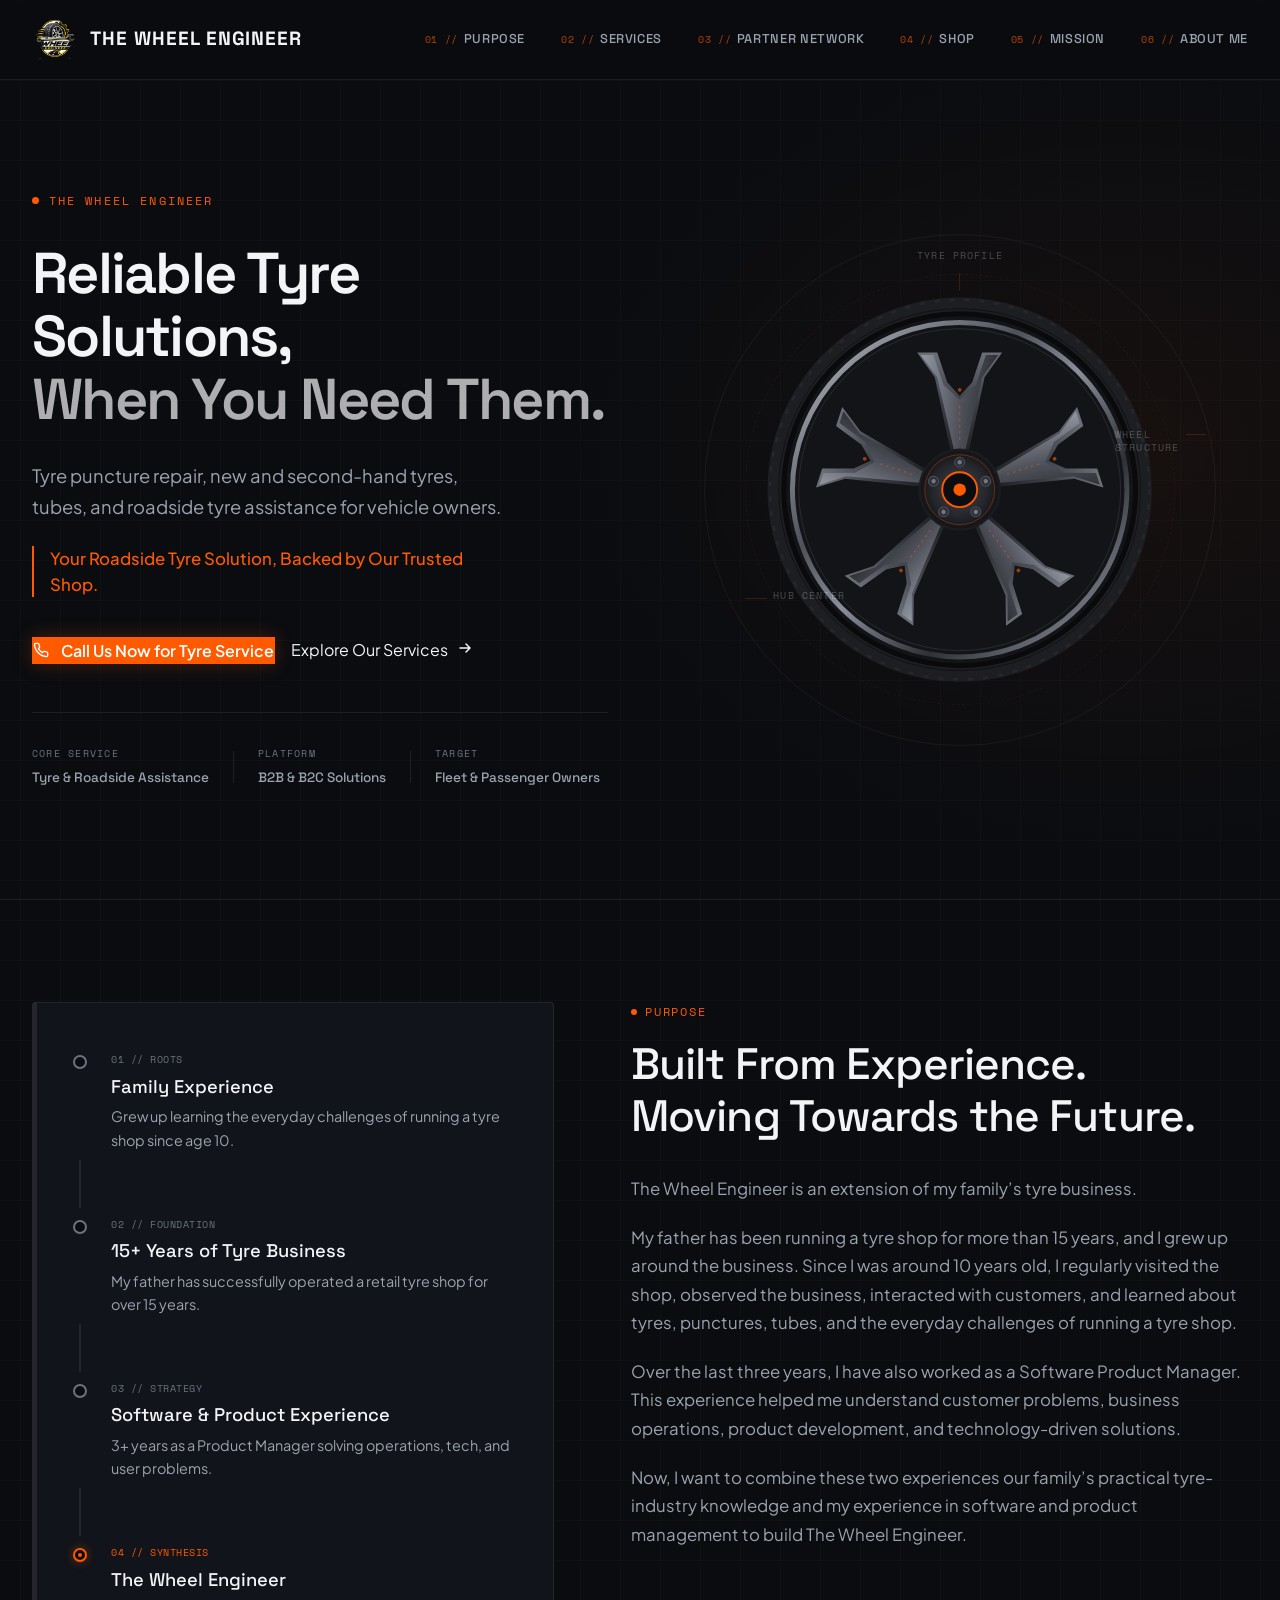
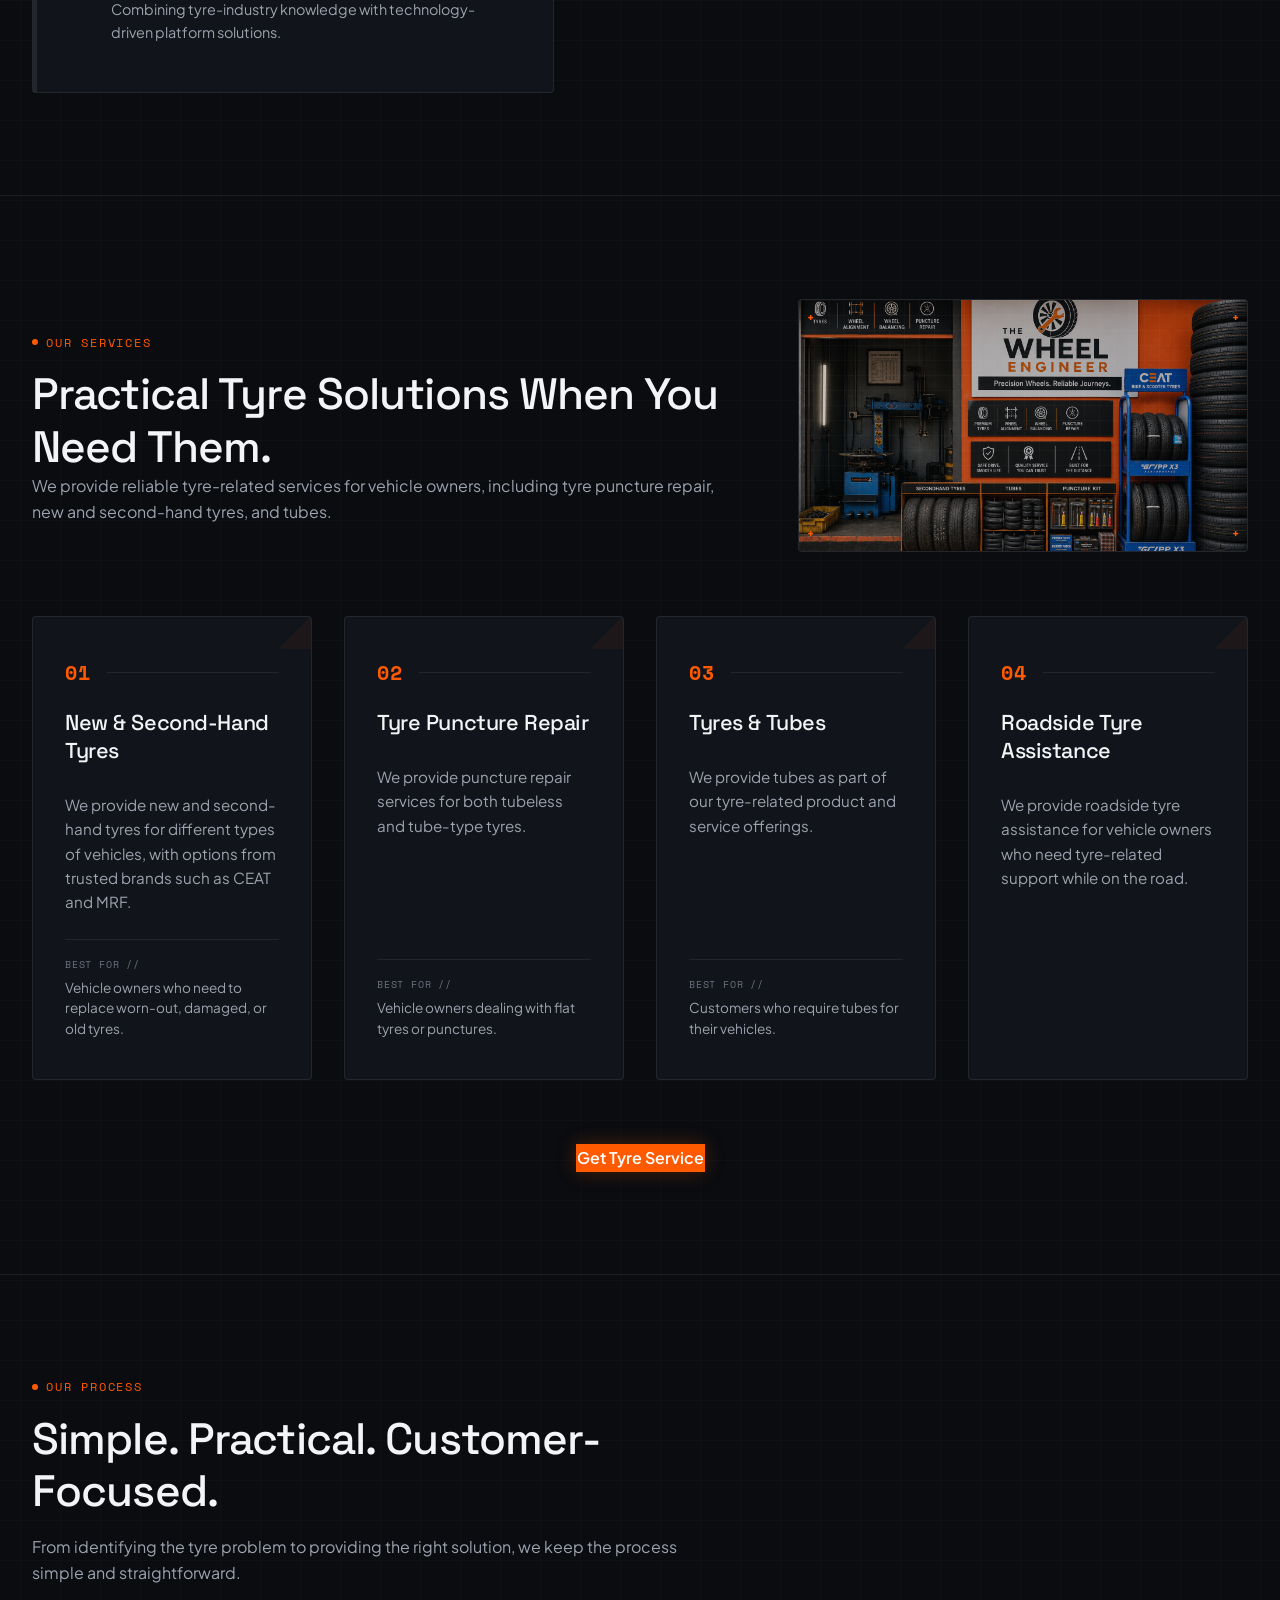
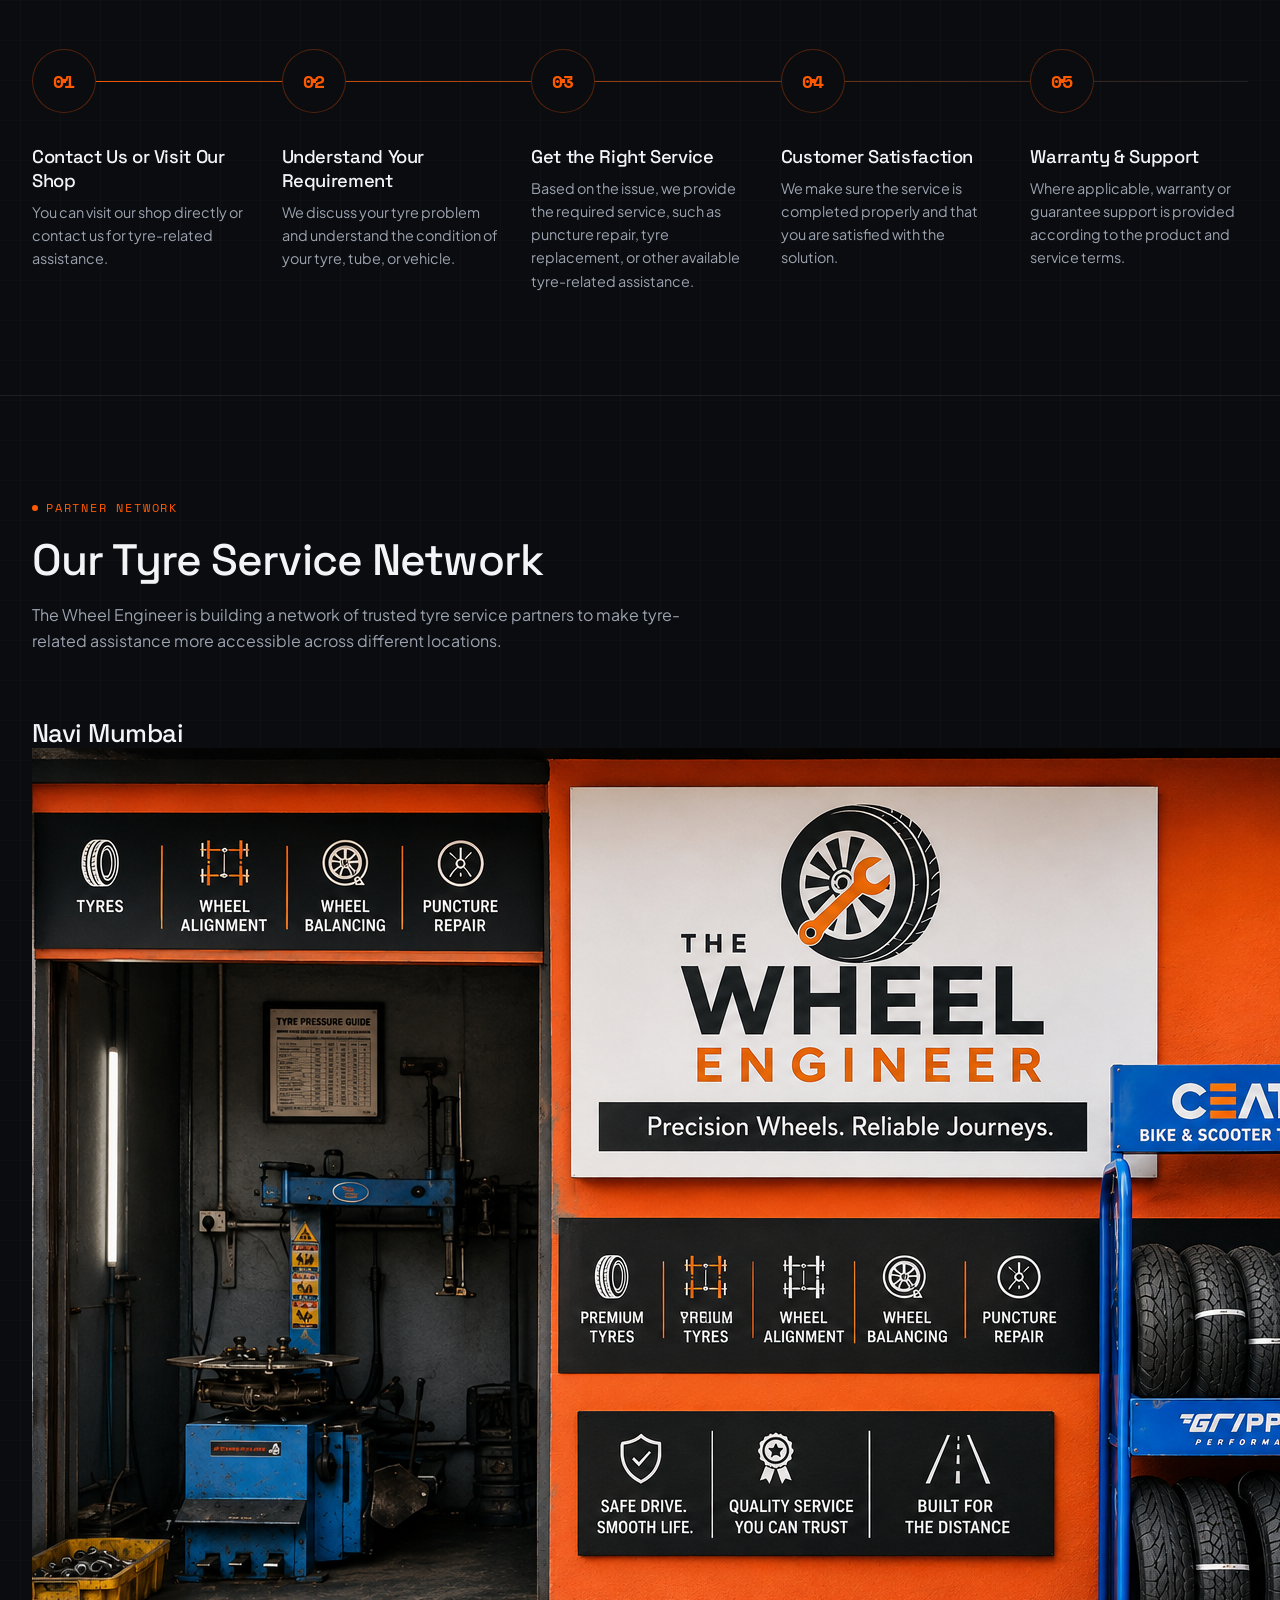
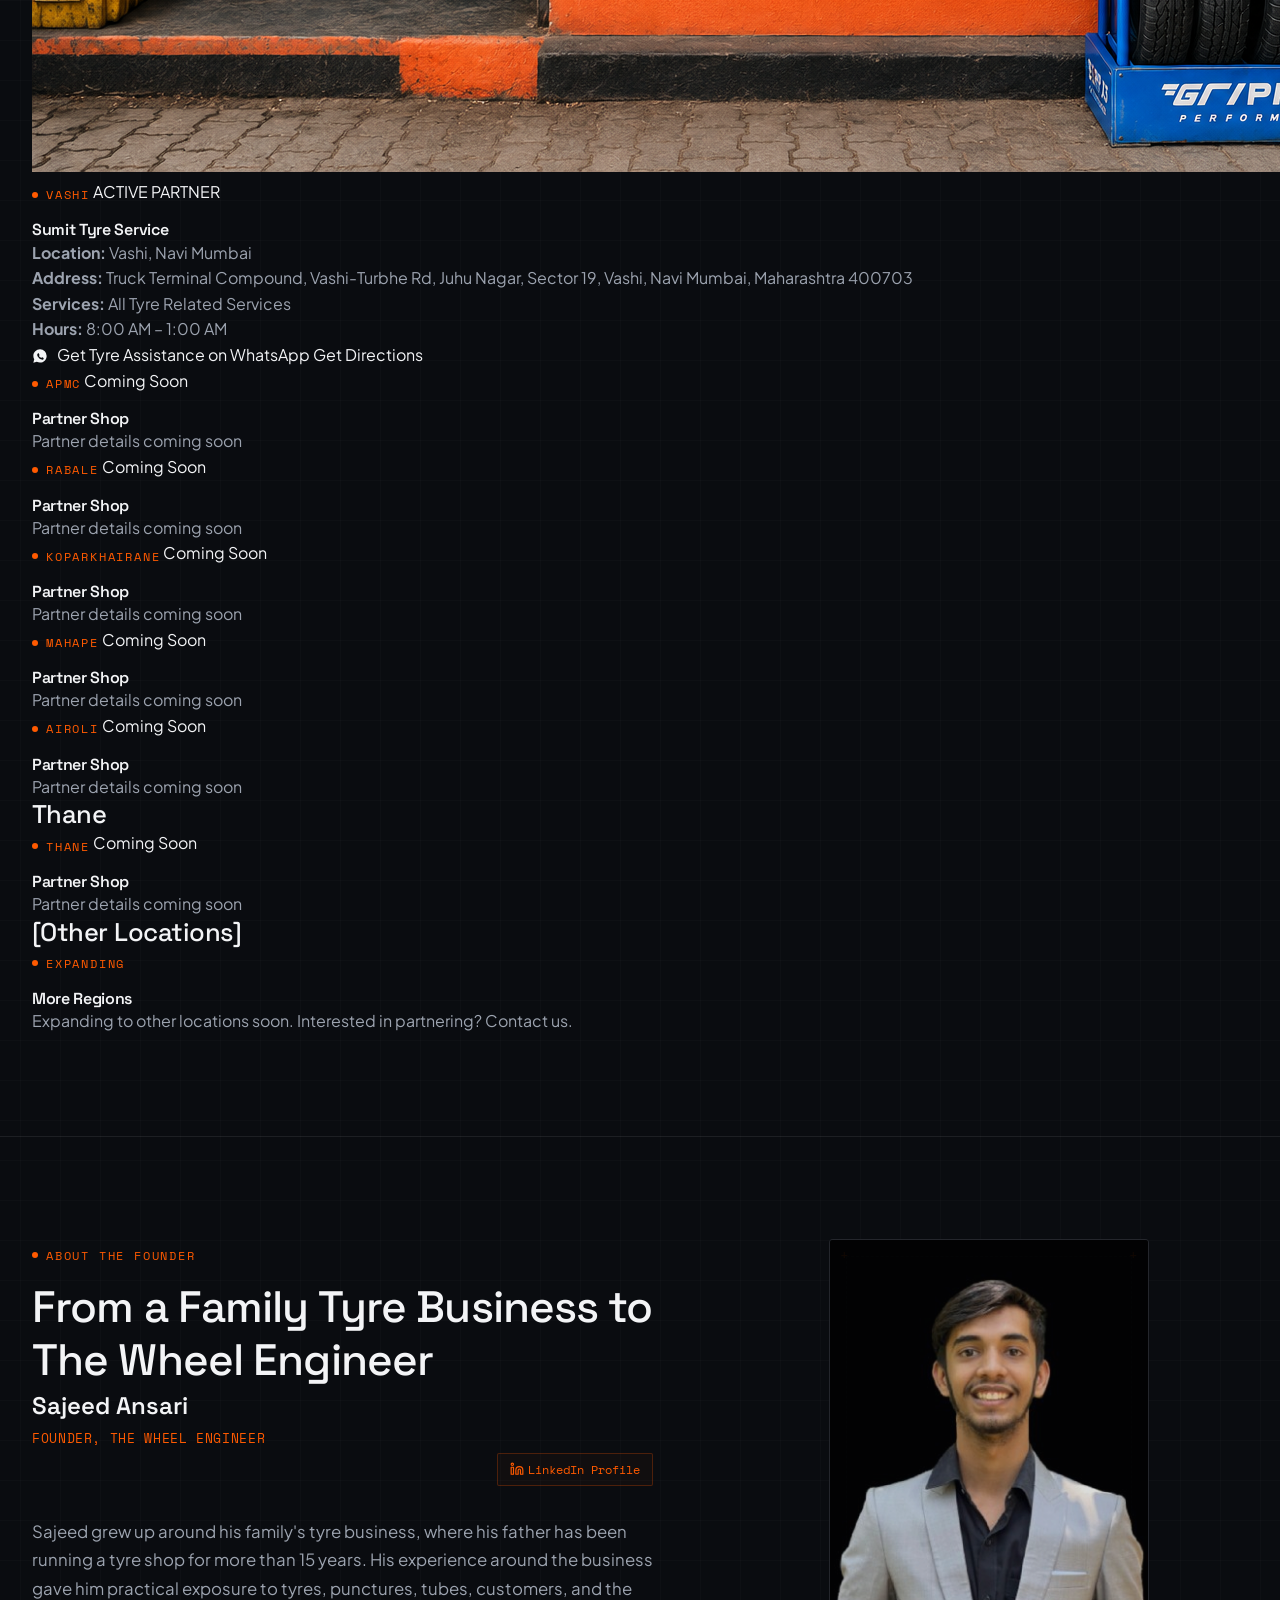
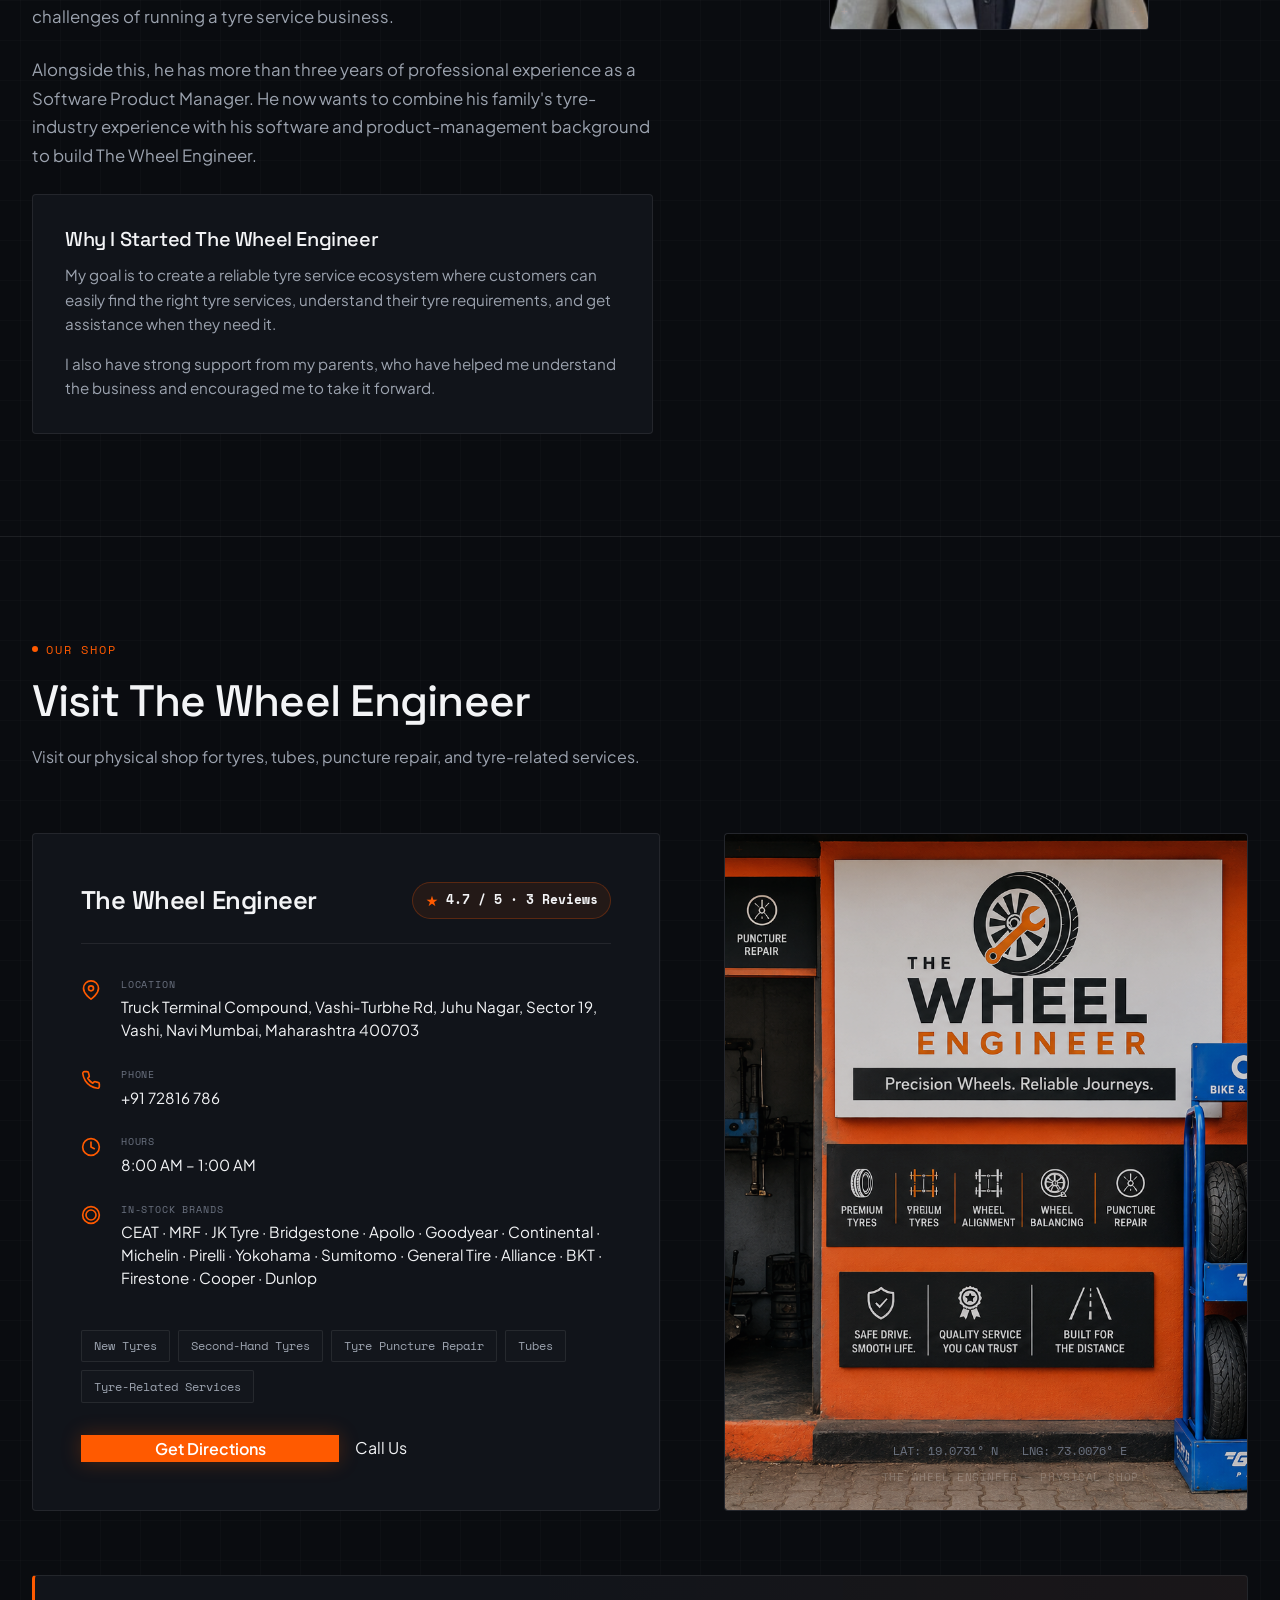
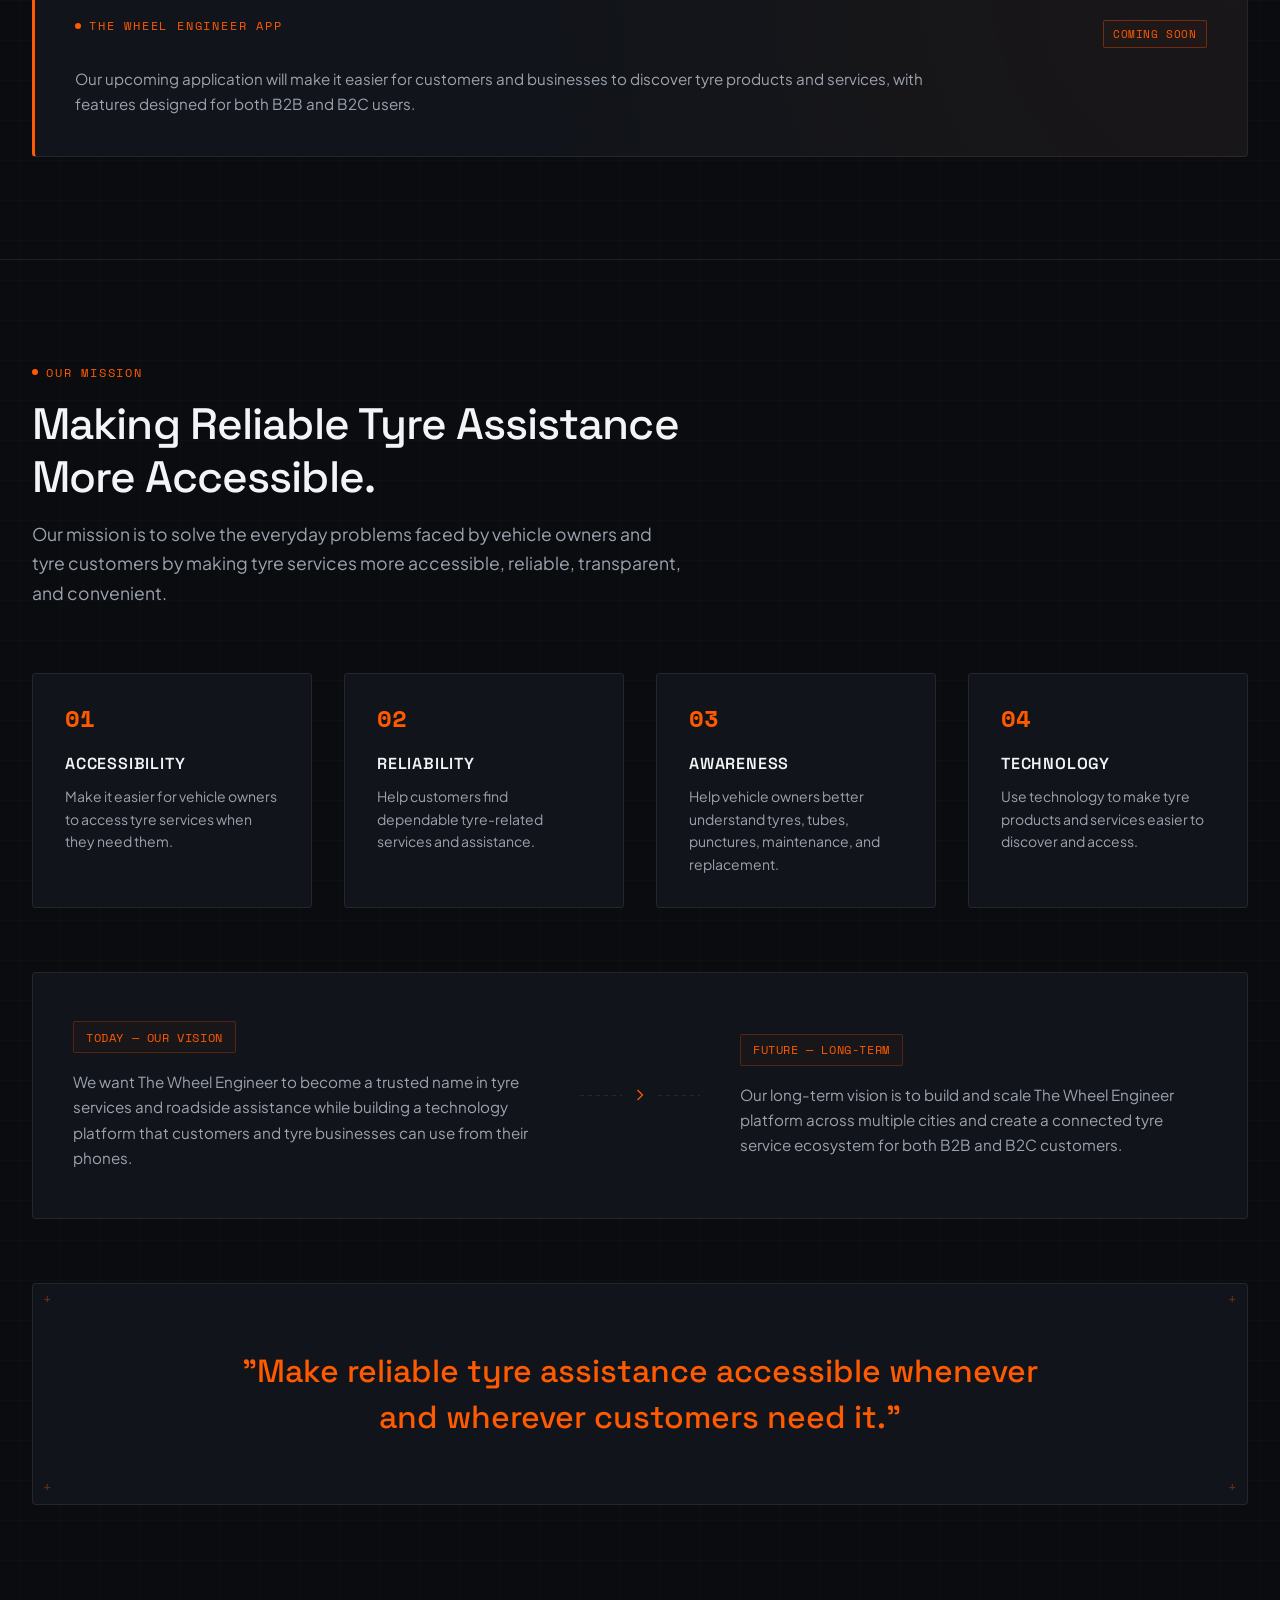
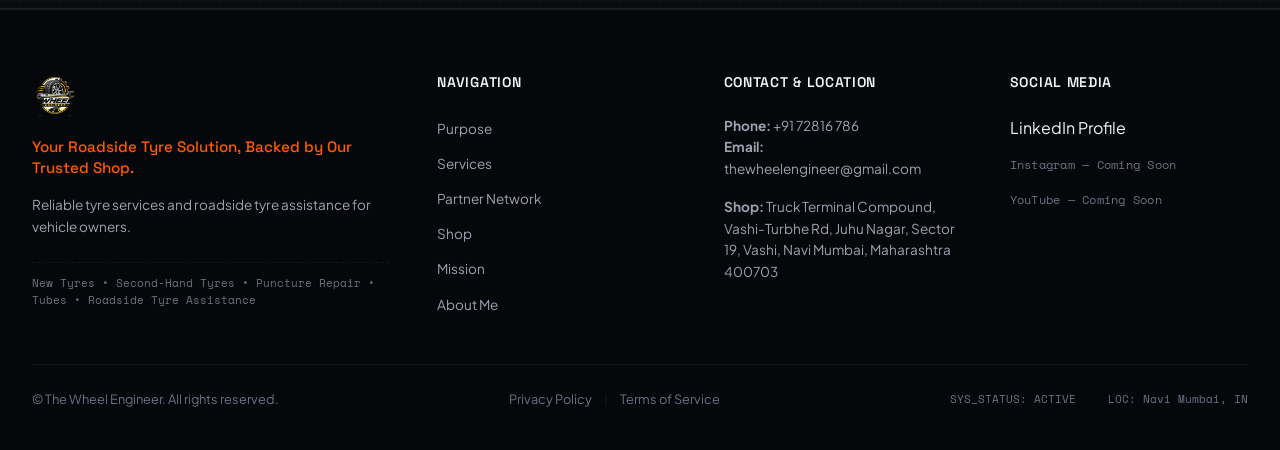
==== commit e98855b6: "Partner card small UI text fixes (Location Label and WhatsApp CTA)" ====
--- a/index.html
+++ b/index.html
@@ -3,9 +3,79 @@
 <head>
   <meta charset="UTF-8">
   <meta name="viewport" content="width=device-width, initial-scale=1.0">
-  <meta name="description" content="The Wheel Engineer provides tyre puncture repair, new and second-hand tyres, tubes, and roadside tyre assistance for vehicle owners.">
-  <title>The Wheel Engineer | Tyre Services &amp; Roadside Assistance</title>
+  <meta name="robots" content="index, follow">
+  <meta name="theme-color" content="#0a0c10">
+  
+  <!-- Basic SEO -->
+  <title>The Wheel Engineer | Tyre &amp; Wheel Solutions</title>
+  <meta name="description" content="The Wheel Engineer provides reliable tyre, tube, puncture repair, tyre replacement and wheel-related solutions for your vehicle.">
+  <link rel="canonical" href="https://thewheelengineer.in/">
+  
+  <!-- Favicon & Apple Touch Icon -->
   <link rel="icon" type="image/png" href="Asserts/logo.png">
+  <link rel="apple-touch-icon" href="Asserts/logo.png">
+  
+  <!-- Open Graph / Facebook -->
+  <meta property="og:type" content="website">
+  <meta property="og:url" content="https://thewheelengineer.in/">
+  <meta property="og:title" content="The Wheel Engineer — Tyre &amp; Wheel Solutions">
+  <meta property="og:description" content="Reliable tyre solutions, puncture repair, tyre replacement and wheel services.">
+  <!-- TODO: Add a dedicated 1200x630 Open Graph image here later. Fallback to logo. -->
+  <meta property="og:image" content="https://thewheelengineer.in/Asserts/logo.png">
+
+  <!-- Twitter -->
+  <meta name="twitter:card" content="summary">
+  <meta name="twitter:url" content="https://thewheelengineer.in/">
+  <meta name="twitter:title" content="The Wheel Engineer — Tyre &amp; Wheel Solutions">
+  <meta name="twitter:description" content="Reliable tyre solutions, puncture repair, tyre replacement and wheel services.">
+  <meta name="twitter:image" content="https://thewheelengineer.in/Asserts/logo.png">
+
+  <!-- LocalBusiness Structured Data -->
+  <script type="application/ld+json">
+  {
+    "@context": "https://schema.org",
+    "@type": "LocalBusiness",
+    "name": "The Wheel Engineer",
+    "image": "https://thewheelengineer.in/Asserts/logo.png",
+    "@id": "https://thewheelengineer.in/#localbusiness",
+    "url": "https://thewheelengineer.in/",
+    "telephone": "+91 72816 786",
+    "email": "thewheelengineer@gmail.com",
+    "address": {
+      "@type": "PostalAddress",
+      "streetAddress": "Truck Terminal Compound, Vashi-Turbhe Rd, Juhu Nagar, Sector 19, Vashi",
+      "addressLocality": "Navi Mumbai",
+      "addressRegion": "Maharashtra",
+      "postalCode": "400703",
+      "addressCountry": "IN"
+    },
+    "geo": {
+      "@type": "GeoCoordinates",
+      "latitude": 19.0731,
+      "longitude": 73.0076
+    },
+    "openingHoursSpecification": [
+      {
+        "@type": "OpeningHoursSpecification",
+        "dayOfWeek": [
+          "Monday",
+          "Tuesday",
+          "Wednesday",
+          "Thursday",
+          "Friday",
+          "Saturday",
+          "Sunday"
+        ],
+        "opens": "08:00",
+        "closes": "01:00"
+      }
+    ],
+    "sameAs": [
+      "https://www.linkedin.com/in/sajeed-ansari"
+    ]
+  }
+  </script>
+
   <link rel="stylesheet" href="style.css">
 </head>
 <body>
@@ -30,9 +100,10 @@
       <nav class="nav-container">
         <ul class="nav-menu">
           <li><a href="#purpose" class="nav-link">Purpose</a></li>
+          <li><a href="#services" class="nav-link">Services</a></li>
+          <li><a href="#partner-network" class="nav-link">Partner Network</a></li>
           <li><a href="#shop" class="nav-link">Shop</a></li>
           <li><a href="#mission" class="nav-link">Mission</a></li>
-          <li><a href="#services" class="nav-link">Services</a></li>
           <li><a href="#about-me" class="nav-link">About Me</a></li>
         </ul>
       </nav>
@@ -487,6 +558,157 @@
     </section>
 
     <!-- ========================================== -->
+    <!-- PARTNER NETWORK SECTION (PLACEHOLDER)      -->
+    <!-- ========================================== -->
+    <section id="partner-network" class="section-padding">
+      <div class="container">
+        
+        <div class="section-header">
+          <div class="tech-label">PARTNER NETWORK</div>
+          <h2>Our Tyre Service Network</h2>
+          <p>The Wheel Engineer is building a network of trusted tyre service partners to make tyre-related assistance more accessible across different locations.</p>
+        </div>
+
+        <div class="partner-regions">
+          
+          <!-- Region: Navi Mumbai -->
+          <div class="region-group">
+            <h3 class="region-title">Navi Mumbai</h3>
+            <div class="partner-grid">
+              
+              <!-- Active Partner 1: Sumit Tyre Service -->
+              <div class="partner-card">
+                <div class="partner-card-image-wrap">
+                  <img src="Asserts/Shop.png" alt="Sumit Tyre Service in Vashi, Navi Mumbai" class="partner-shop-img-asset">
+                </div>
+                <div class="partner-card-body">
+                  <div class="partner-card-header">
+                    <div class="tech-label">Vashi</div>
+                    <span class="partner-badge-active">ACTIVE PARTNER</span>
+                  </div>
+                  <h4 class="partner-shop-title">Sumit Tyre Service</h4>
+                  <div class="partner-info-details">
+                    <p class="partner-detail"><strong>Location:</strong> Vashi, Navi Mumbai</p>
+                    <p class="partner-detail"><strong>Address:</strong> Truck Terminal Compound, Vashi-Turbhe Rd, Juhu Nagar, Sector 19, Vashi, Navi Mumbai, Maharashtra 400703</p>
+                    <p class="partner-detail"><strong>Services:</strong> All Tyre Related Services</p>
+                    <p class="partner-detail"><strong>Hours:</strong> 8:00 AM – 1:00 AM</p>
+                  </div>
+                  <div class="partner-actions">
+                    <a href="https://wa.me/919172816786?text=Hello%2C%20I%20need%20tyre%20assistance.%20My%20location%20is%3A" target="_blank" rel="noopener noreferrer" class="btn btn-primary whatsapp-btn">
+                      <svg width="16" height="16" viewBox="0 0 24 24" fill="currentColor" style="margin-right: 6px; vertical-align: middle; position: relative; top: -1px;">
+                        <path d="M12.012 2c-5.506 0-9.989 4.478-9.99 9.984a9.96 9.96 0 0 0 1.335 4.975L2 22l5.233-1.371a9.936 9.936 0 0 0 4.779 1.218h.004c5.505 0 9.988-4.478 9.989-9.984a9.972 9.972 0 0 0-2.926-7.064A9.92 9.92 0 0 0 12.012 2zm5.836 14.199c-.24.675-1.185 1.224-1.643 1.286-.457.062-.898.31-2.955-.506-2.585-1.025-4.22-3.666-4.348-3.839-.129-.172-1.04-1.385-1.04-2.642 0-1.258.647-1.879.876-2.128.229-.249.502-.31.669-.31h.478c.153 0 .36.056.549.508.196.467.669 1.637.727 1.758.058.12.098.261.018.421-.079.16-.118.261-.237.401-.118.14-.249.31-.357.417-.118.12-.24.25-.102.487.137.237.61 1.009 1.309 1.631.9.8 1.656 1.049 1.891 1.166.236.118.375.099.515-.06.139-.16.602-.699.761-.938.16-.239.319-.199.539-.118.22.08.1.396 1.411 1.056.12.06.199.28.16.48zm-5.836-12.199c0 .001 0 0 0 0z"/>
+                      </svg>
+                      Get Tyre Assistance on WhatsApp
+                    </a>
+                    <a href="https://maps.app.goo.gl/QHvX3ZvAweE2tHzE7" target="_blank" rel="noopener noreferrer" class="btn btn-outline btn-sm directions-btn">
+                      Get Directions
+                    </a>
+                  </div>
+                </div>
+              </div>
+
+              <!-- Placeholder: APMC -->
+              <div class="partner-card placeholder-card">
+                <div class="partner-card-body">
+                  <div class="partner-card-header">
+                    <div class="tech-label">APMC</div>
+                    <span class="partner-status">Coming Soon</span>
+                  </div>
+                  <h4 class="partner-shop-title">Partner Shop</h4>
+                  <p class="partner-placeholder-text">Partner details coming soon</p>
+                </div>
+              </div>
+
+              <!-- Placeholder: Rabale -->
+              <div class="partner-card placeholder-card">
+                <div class="partner-card-body">
+                  <div class="partner-card-header">
+                    <div class="tech-label">Rabale</div>
+                    <span class="partner-status">Coming Soon</span>
+                  </div>
+                  <h4 class="partner-shop-title">Partner Shop</h4>
+                  <p class="partner-placeholder-text">Partner details coming soon</p>
+                </div>
+              </div>
+
+              <!-- Placeholder: Koparkhairane -->
+              <div class="partner-card placeholder-card">
+                <div class="partner-card-body">
+                  <div class="partner-card-header">
+                    <div class="tech-label">Koparkhairane</div>
+                    <span class="partner-status">Coming Soon</span>
+                  </div>
+                  <h4 class="partner-shop-title">Partner Shop</h4>
+                  <p class="partner-placeholder-text">Partner details coming soon</p>
+                </div>
+              </div>
+
+              <!-- Placeholder: Mahape -->
+              <div class="partner-card placeholder-card">
+                <div class="partner-card-body">
+                  <div class="partner-card-header">
+                    <div class="tech-label">Mahape</div>
+                    <span class="partner-status">Coming Soon</span>
+                  </div>
+                  <h4 class="partner-shop-title">Partner Shop</h4>
+                  <p class="partner-placeholder-text">Partner details coming soon</p>
+                </div>
+              </div>
+
+              <!-- Placeholder: Airoli -->
+              <div class="partner-card placeholder-card">
+                <div class="partner-card-body">
+                  <div class="partner-card-header">
+                    <div class="tech-label">Airoli</div>
+                    <span class="partner-status">Coming Soon</span>
+                  </div>
+                  <h4 class="partner-shop-title">Partner Shop</h4>
+                  <p class="partner-placeholder-text">Partner details coming soon</p>
+                </div>
+              </div>
+
+            </div>
+          </div>
+
+          <!-- Region: Thane -->
+          <div class="region-group">
+            <h3 class="region-title">Thane</h3>
+            <div class="partner-grid">
+              <div class="partner-card placeholder-card">
+                <div class="partner-card-body">
+                  <div class="partner-card-header">
+                    <div class="tech-label">Thane</div>
+                    <span class="partner-status">Coming Soon</span>
+                  </div>
+                  <h4 class="partner-shop-title">Partner Shop</h4>
+                  <p class="partner-placeholder-text">Partner details coming soon</p>
+                </div>
+              </div>
+            </div>
+          </div>
+
+          <!-- Region: Coming Soon -->
+          <div class="region-group">
+            <h3 class="region-title">[Other Locations]</h3>
+            <div class="partner-grid">
+              <div class="partner-card placeholder-card coming-soon-card">
+                <div class="partner-card-body">
+                  <div class="partner-card-header">
+                    <div class="tech-label">Expanding</div>
+                  </div>
+                  <h4 class="partner-shop-title">More Regions</h4>
+                  <p class="partner-placeholder-text">Expanding to other locations soon. Interested in partnering? Contact us.</p>
+                </div>
+              </div>
+            </div>
+          </div>
+
+        </div>
+
+      </div>
+    </section>
+
+    <!-- ========================================== -->
     <!-- 5. ABOUT ME SECTION                        -->
     <!-- ========================================== -->
     <section id="about-me" class="section-padding">
@@ -939,9 +1161,10 @@
           <h4>Navigation</h4>
           <ul class="footer-links">
             <li><a href="#purpose">Purpose</a></li>
+            <li><a href="#services">Services</a></li>
+            <li><a href="#partner-network">Partner Network</a></li>
             <li><a href="#shop">Shop</a></li>
             <li><a href="#mission">Mission</a></li>
-            <li><a href="#services">Services</a></li>
             <li><a href="#about-me">About Me</a></li>
           </ul>
         </div>
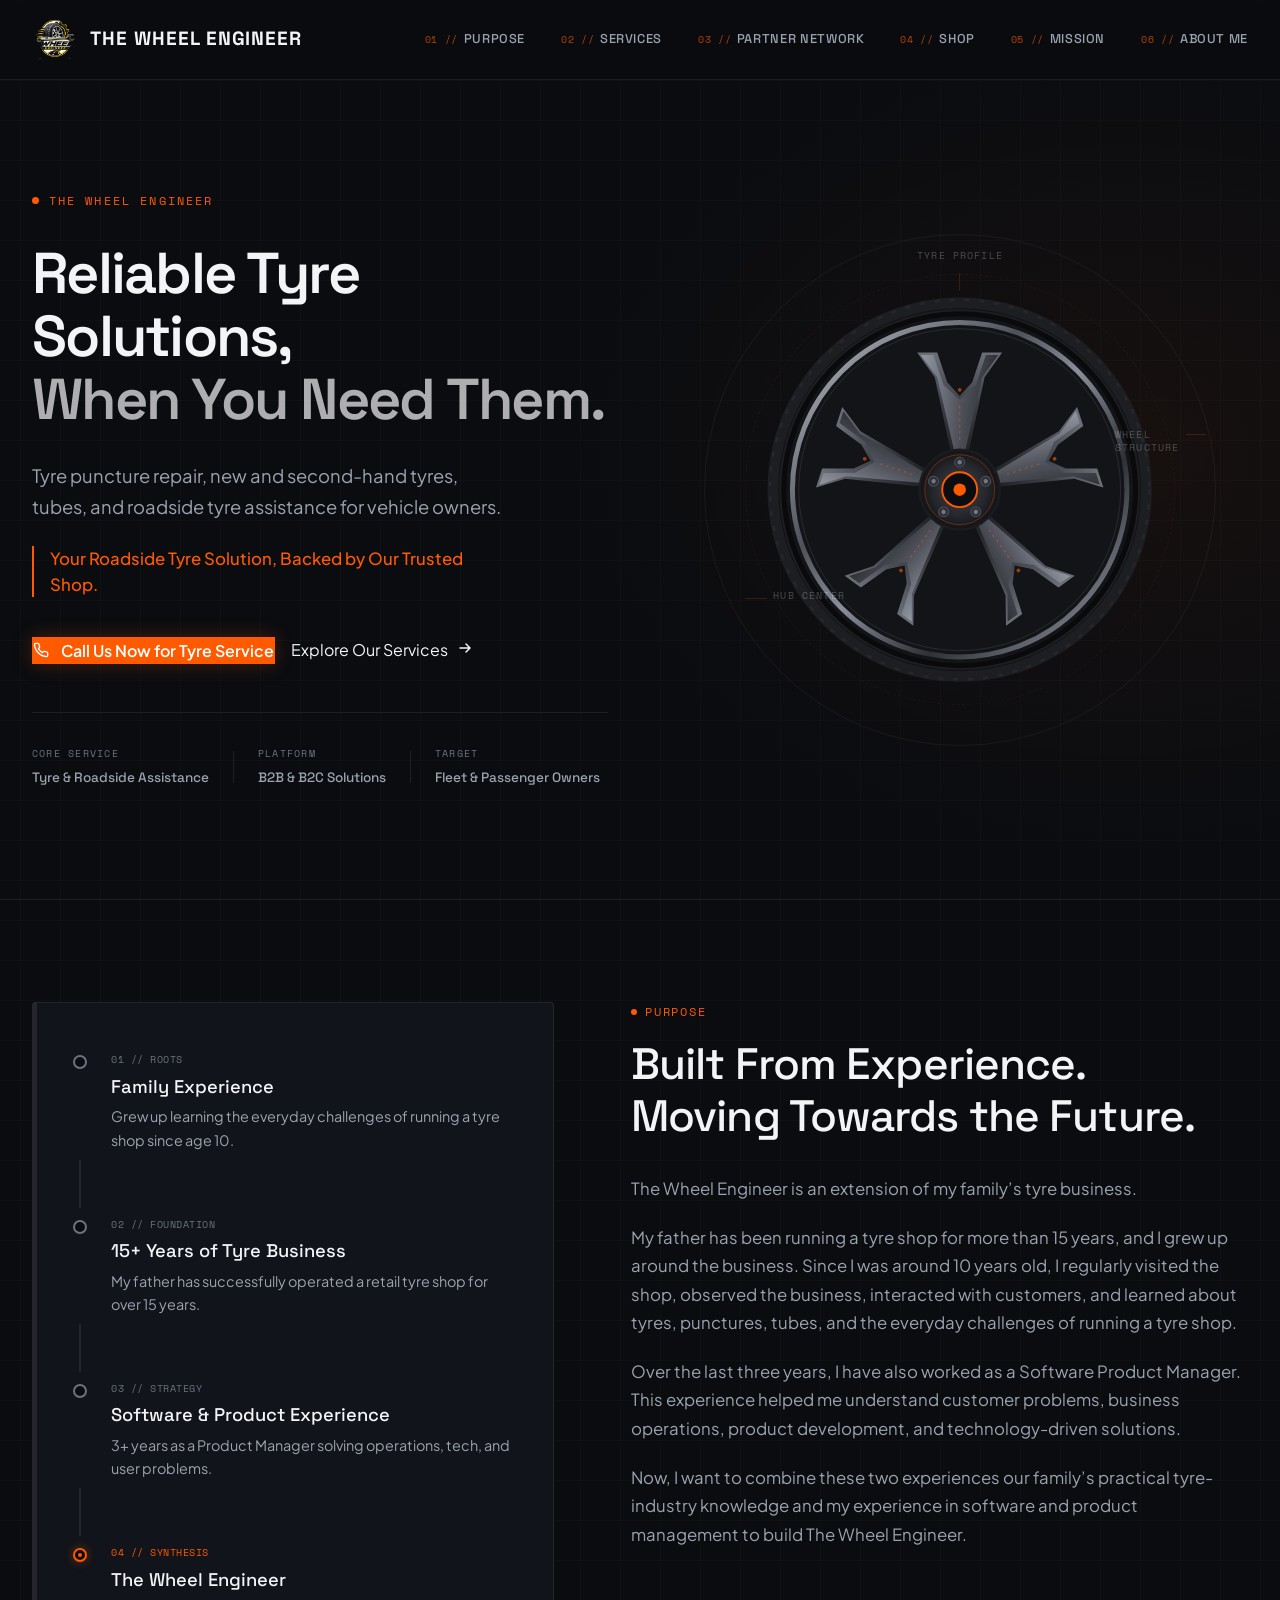
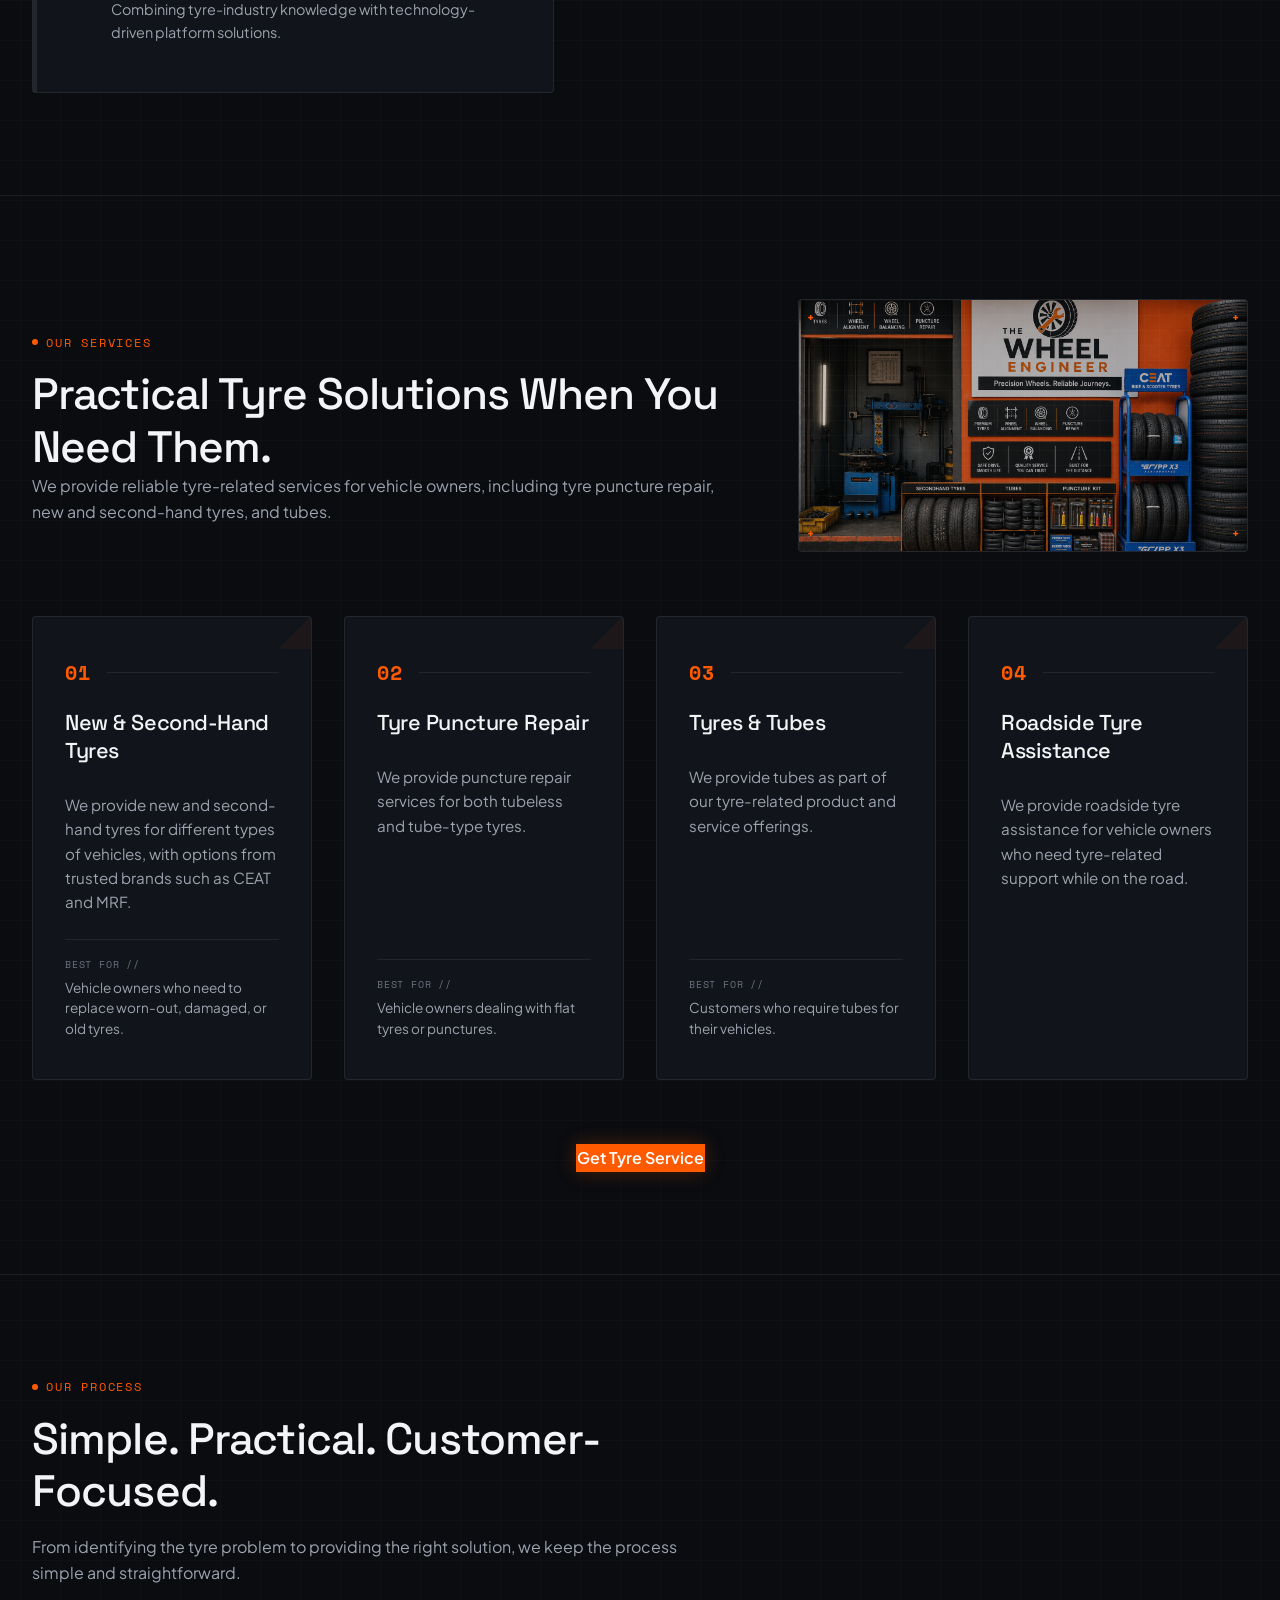
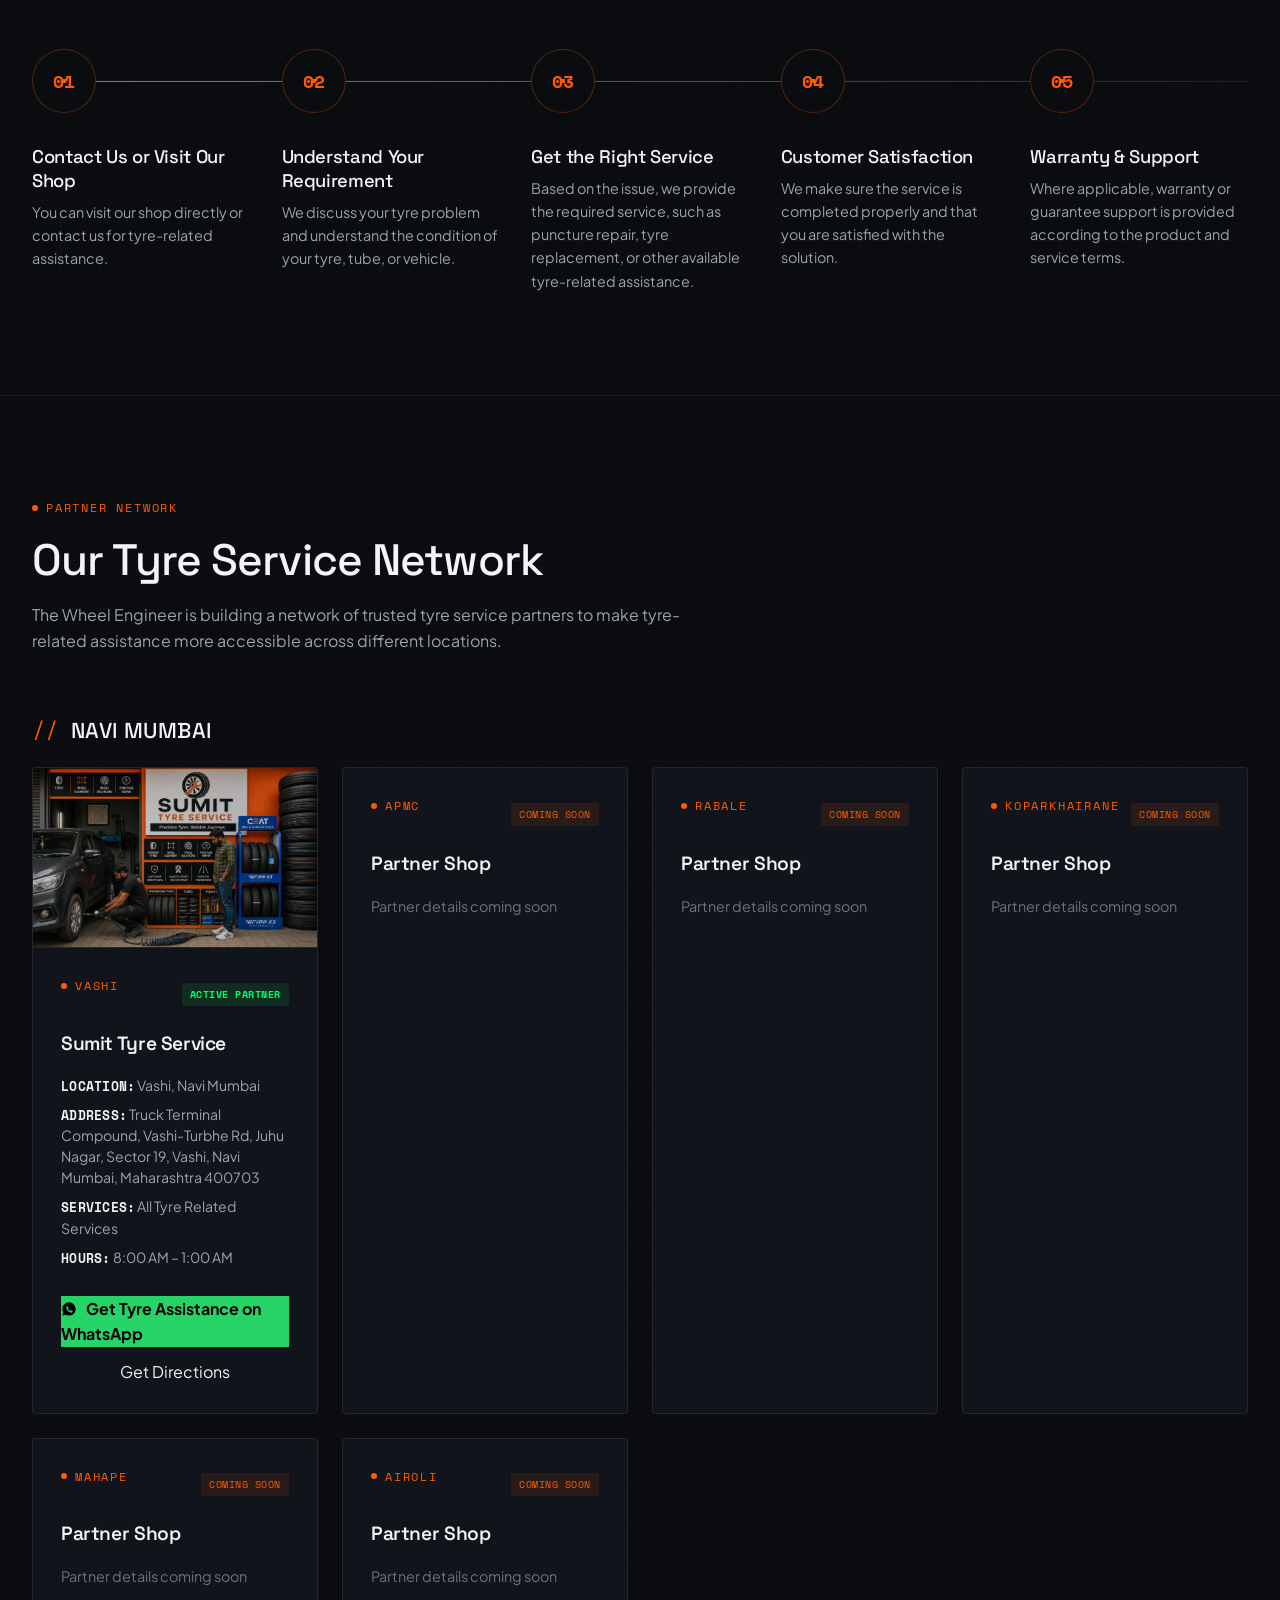
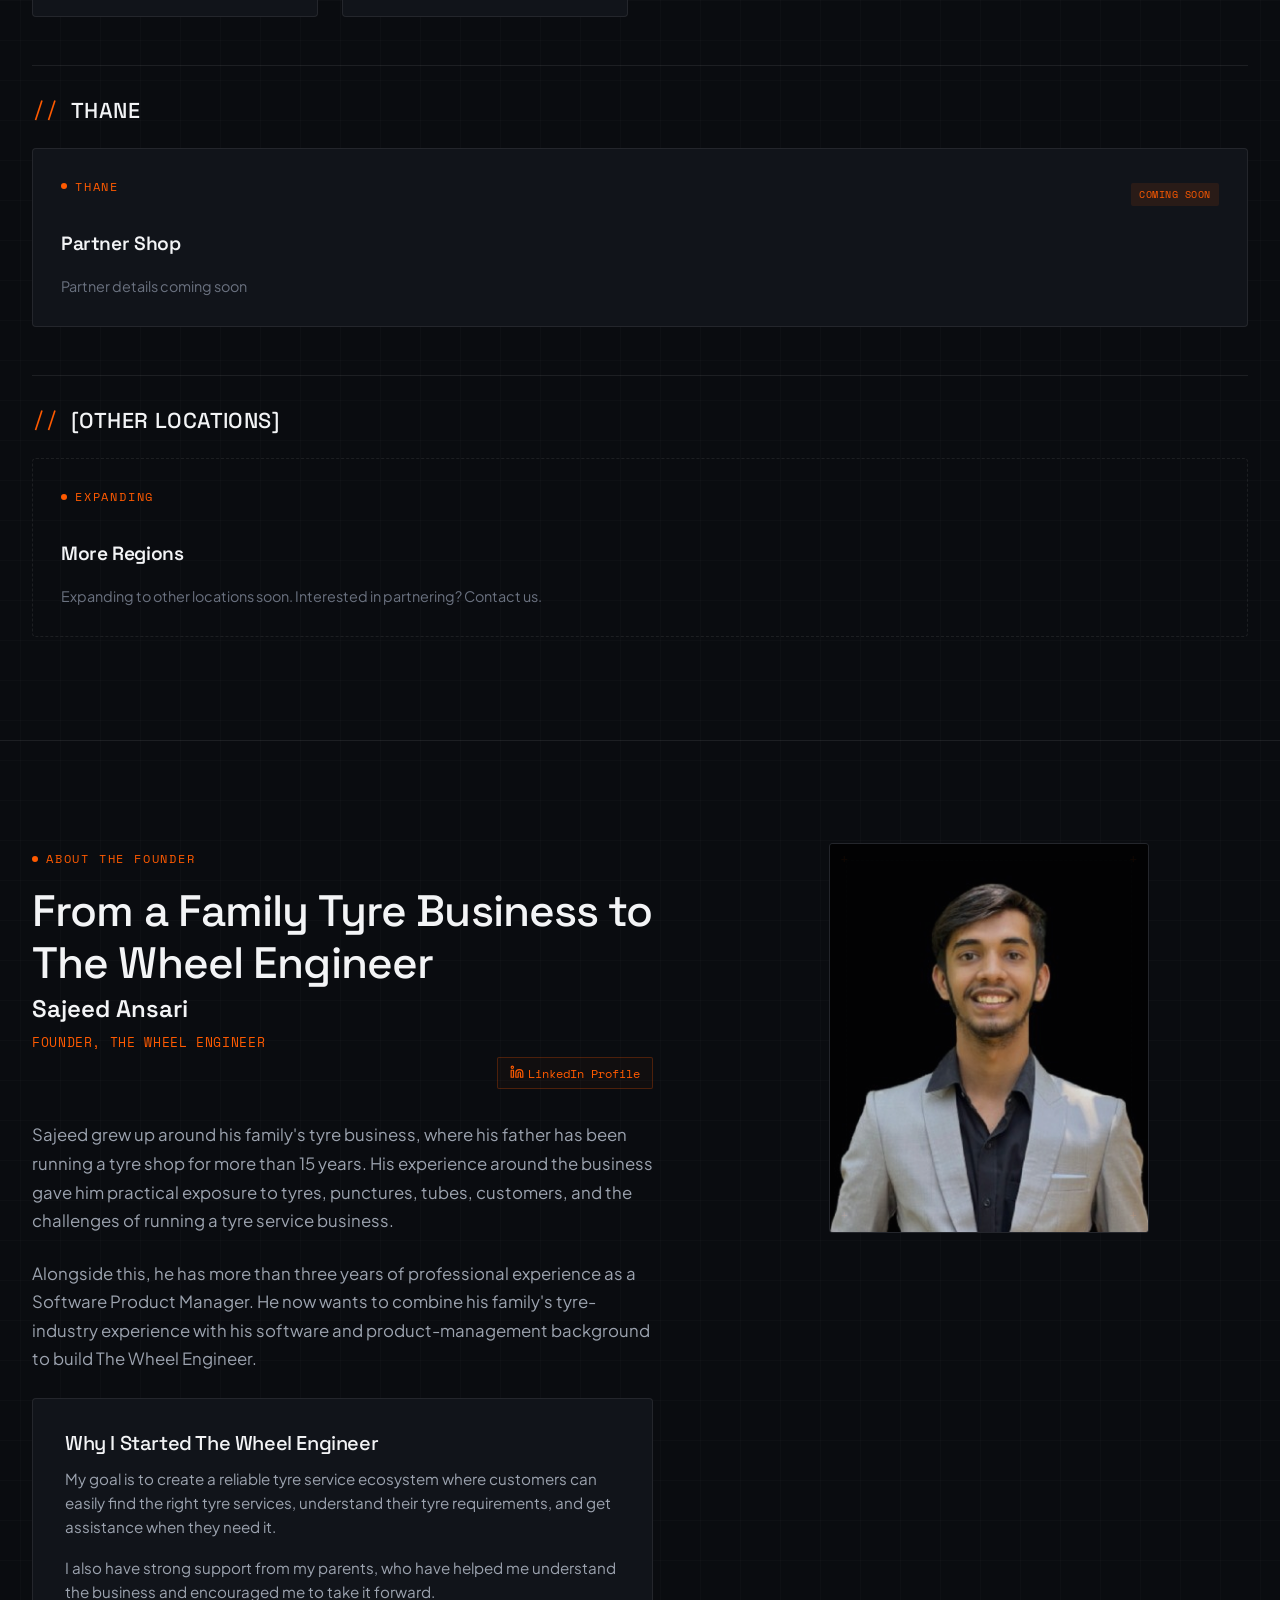
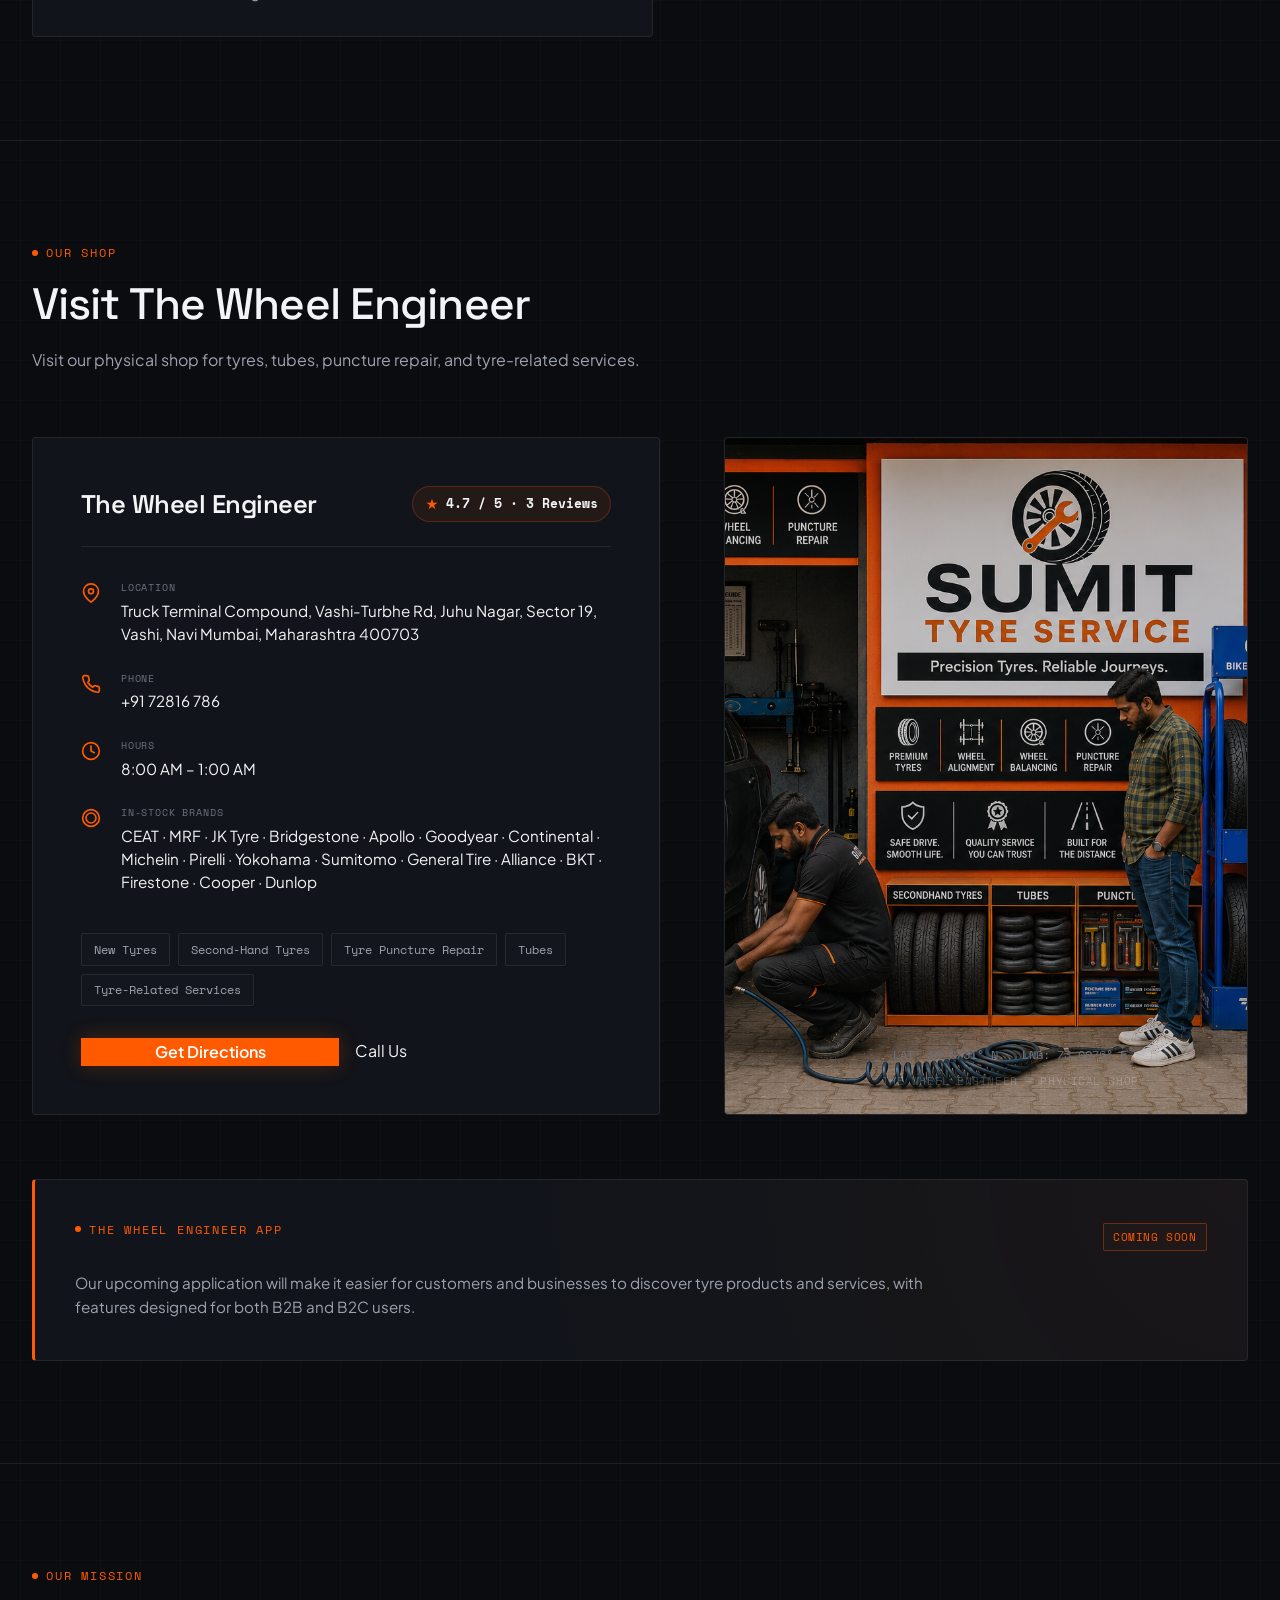
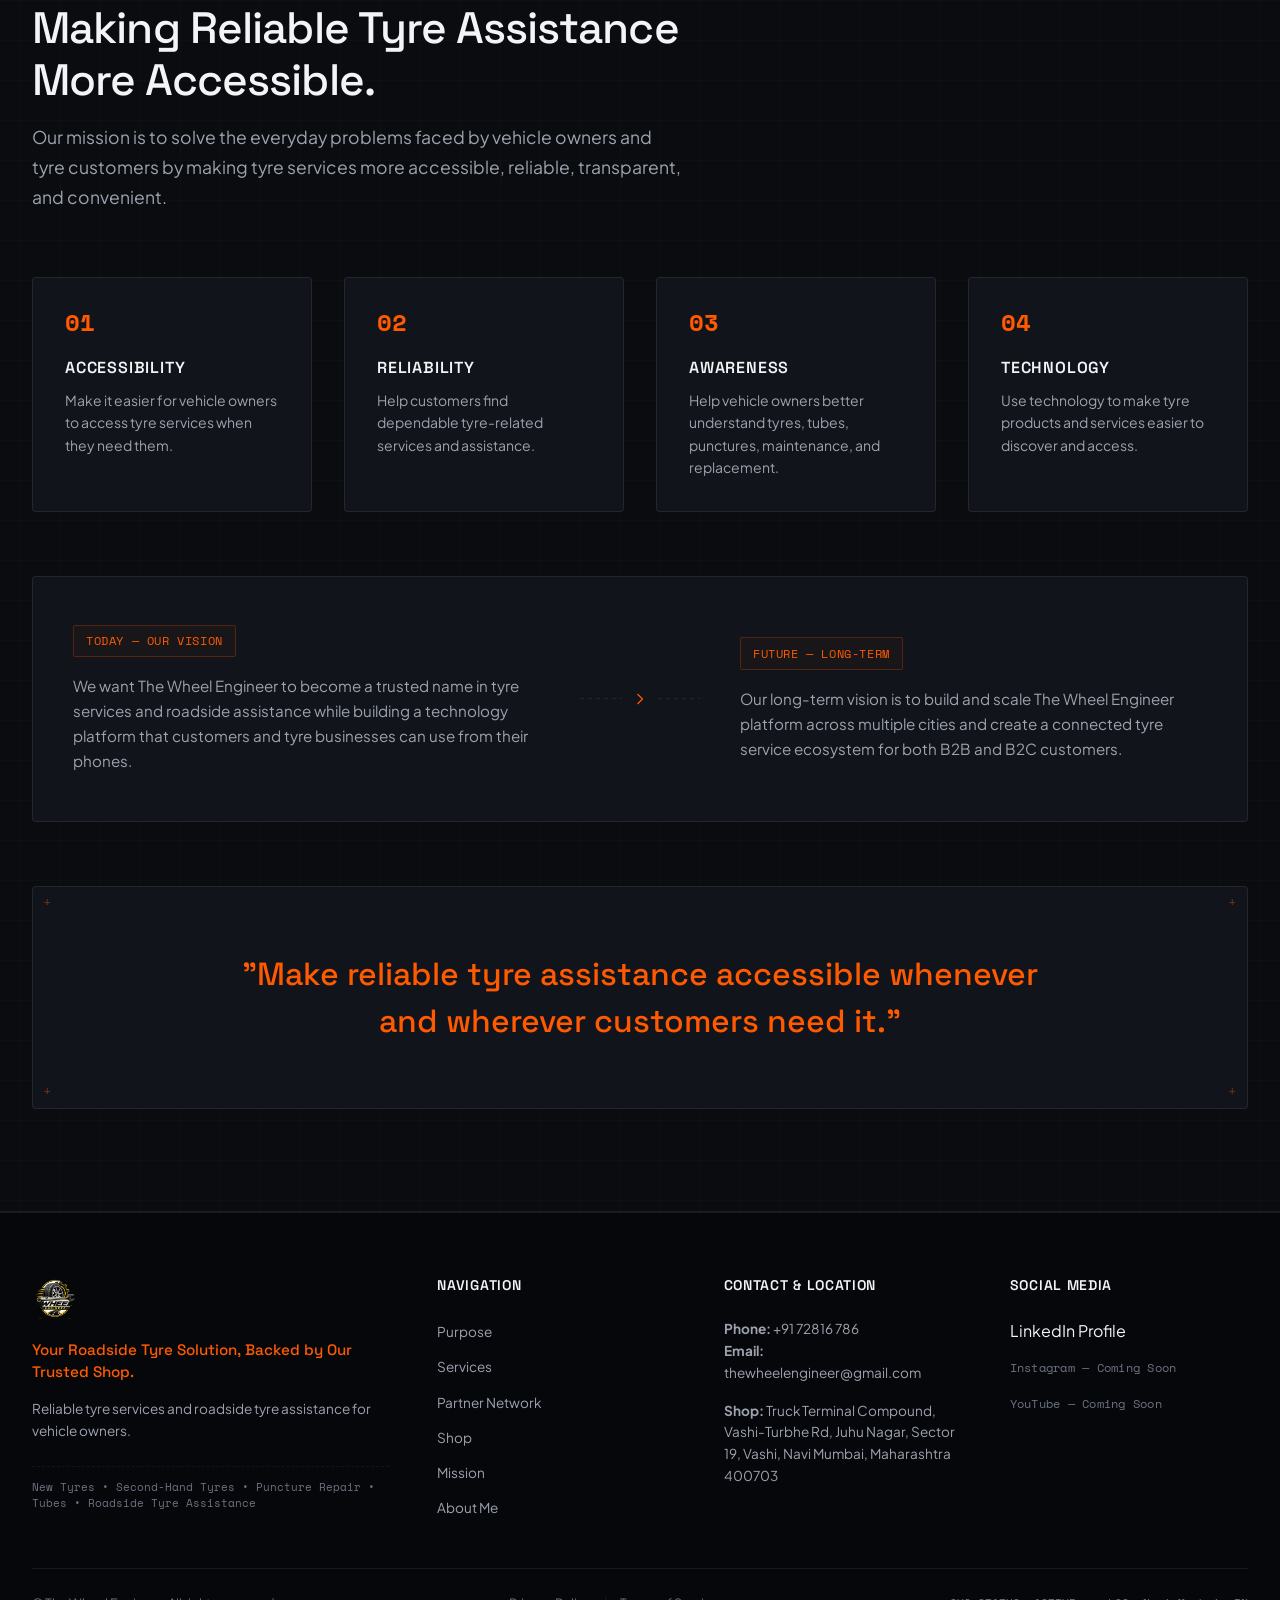
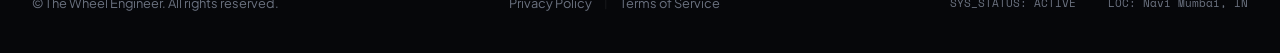
==== commit c77165e5: "Partner card small UI text fixes (Location Label and WhatsApp CTA)" ====
--- a/index.html
+++ b/index.html
@@ -579,7 +579,7 @@
               <!-- Active Partner 1: Sumit Tyre Service -->
               <div class="partner-card">
                 <div class="partner-card-image-wrap">
-                  <img src="Asserts/Shop.png" alt="Sumit Tyre Service in Vashi, Navi Mumbai" class="partner-shop-img-asset">
+                  <img src="Asserts/Shop-image/Sumit-tyre-service.png" alt="Sumit Tyre Service in Vashi, Navi Mumbai" class="partner-shop-img-asset">
                 </div>
                 <div class="partner-card-body">
                   <div class="partner-card-header">
@@ -955,7 +955,7 @@
             
             <div class="schematic-grid-overlay"></div>
             
-            <img src="Asserts/Shop.png" alt="The Wheel Engineer Physical Shop Front" class="shop-photo-img">
+            <img src="Asserts/Shop-image/Sumit-tyre-service.png" alt="The Wheel Engineer Physical Shop Front" class="shop-photo-img">
             
             <div class="schematic-content" style="position: absolute; bottom: 1.5rem; left: 1.5rem; right: 1.5rem; z-index: 5; pointer-events: none;">
               <div class="schematic-coordinates">
--- a/style.css
+++ b/style.css
@@ -2528,3 +2528,185 @@
     animation: none !important;
   }
 }
+
+/* --- SECTION: PARTNER NETWORK --- */
+.partner-regions {
+  display: flex;
+  flex-direction: column;
+  gap: 3rem;
+}
+
+.region-group {
+  border-top: 1px solid var(--border-color);
+  padding-top: 2rem;
+}
+
+.region-group:first-child {
+  border-top: none;
+  padding-top: 0;
+}
+
+.region-title {
+  font-family: var(--font-display);
+  font-size: 1.35rem;
+  color: var(--text-primary);
+  margin-bottom: 1.5rem;
+  letter-spacing: 0.02em;
+  text-transform: uppercase;
+  display: flex;
+  align-items: center;
+  gap: 0.75rem;
+}
+
+.region-title::before {
+  content: '//';
+  color: var(--accent);
+  font-family: var(--font-mono);
+  font-weight: 400;
+}
+
+.partner-grid {
+  display: grid;
+  grid-template-columns: repeat(auto-fit, minmax(280px, 1fr));
+  gap: 1.5rem;
+}
+
+.partner-card {
+  background-color: var(--bg-panel);
+  border: 1px solid var(--border-color);
+  padding: 0;
+  border-radius: 4px;
+  display: flex;
+  flex-direction: column;
+  transition: var(--transition-smooth);
+  position: relative;
+  overflow: hidden;
+}
+
+.partner-card:hover {
+  border-color: var(--border-accent);
+  box-shadow: 0 4px 20px rgba(0, 0, 0, 0.15);
+}
+
+.partner-card-header {
+  display: flex;
+  justify-content: space-between;
+  align-items: center;
+}
+
+.partner-status {
+  font-family: var(--font-mono);
+  font-size: 0.65rem;
+  color: var(--accent);
+  background-color: rgba(255, 90, 0, 0.1);
+  padding: 0.2rem 0.5rem;
+  border-radius: 2px;
+  letter-spacing: 0.05em;
+  text-transform: uppercase;
+}
+
+.partner-shop-title {
+  font-size: 1.2rem;
+  color: var(--text-primary);
+}
+
+.partner-placeholder-text {
+  font-size: 0.9rem;
+  color: var(--text-muted);
+  line-height: 1.6;
+}
+
+.coming-soon-card {
+  border: 1px dashed var(--border-color);
+  background-color: transparent;
+}
+
+.coming-soon-card:hover {
+  border-color: var(--accent);
+}
+
+/* Partner visual asset and body adjustments */
+.partner-card-image-wrap {
+  width: 100%;
+  height: 180px;
+  overflow: hidden;
+  position: relative;
+  border-bottom: 1px solid var(--border-color);
+}
+
+.partner-shop-img-asset {
+  width: 100%;
+  height: 100%;
+  object-fit: cover;
+  opacity: 0.85;
+  transition: var(--transition-smooth);
+}
+
+.partner-card:hover .partner-shop-img-asset {
+  opacity: 1;
+  transform: scale(1.03);
+}
+
+.partner-card-body {
+  padding: 1.75rem;
+  display: flex;
+  flex-direction: column;
+  gap: 1.25rem;
+}
+
+.partner-badge-active {
+  font-family: var(--font-mono);
+  font-size: 0.65rem;
+  color: #00ff66;
+  background-color: rgba(0, 255, 102, 0.1);
+  padding: 0.2rem 0.5rem;
+  border-radius: 2px;
+  letter-spacing: 0.05em;
+  text-transform: uppercase;
+  font-weight: 600;
+}
+
+.partner-info-details {
+  display: flex;
+  flex-direction: column;
+  gap: 0.5rem;
+}
+
+.partner-detail {
+  font-size: 0.88rem;
+  color: var(--text-secondary);
+  line-height: 1.5;
+}
+
+.partner-detail strong {
+  color: var(--text-primary);
+  font-family: var(--font-mono);
+  font-size: 0.8rem;
+  text-transform: uppercase;
+  letter-spacing: 0.02em;
+}
+
+.partner-actions {
+  display: flex;
+  flex-direction: column;
+  gap: 0.75rem;
+  margin-top: 0.5rem;
+}
+
+.whatsapp-btn {
+  width: 100%;
+  background-color: #25d366 !important;
+  border-color: #25d366 !important;
+  color: #000000 !important;
+  font-weight: bold;
+}
+
+.whatsapp-btn:hover {
+  background-color: #20ba5a !important;
+  box-shadow: 0 0 12px rgba(37, 211, 102, 0.4);
+}
+
+.directions-btn {
+  width: 100%;
+  text-align: center;
+}
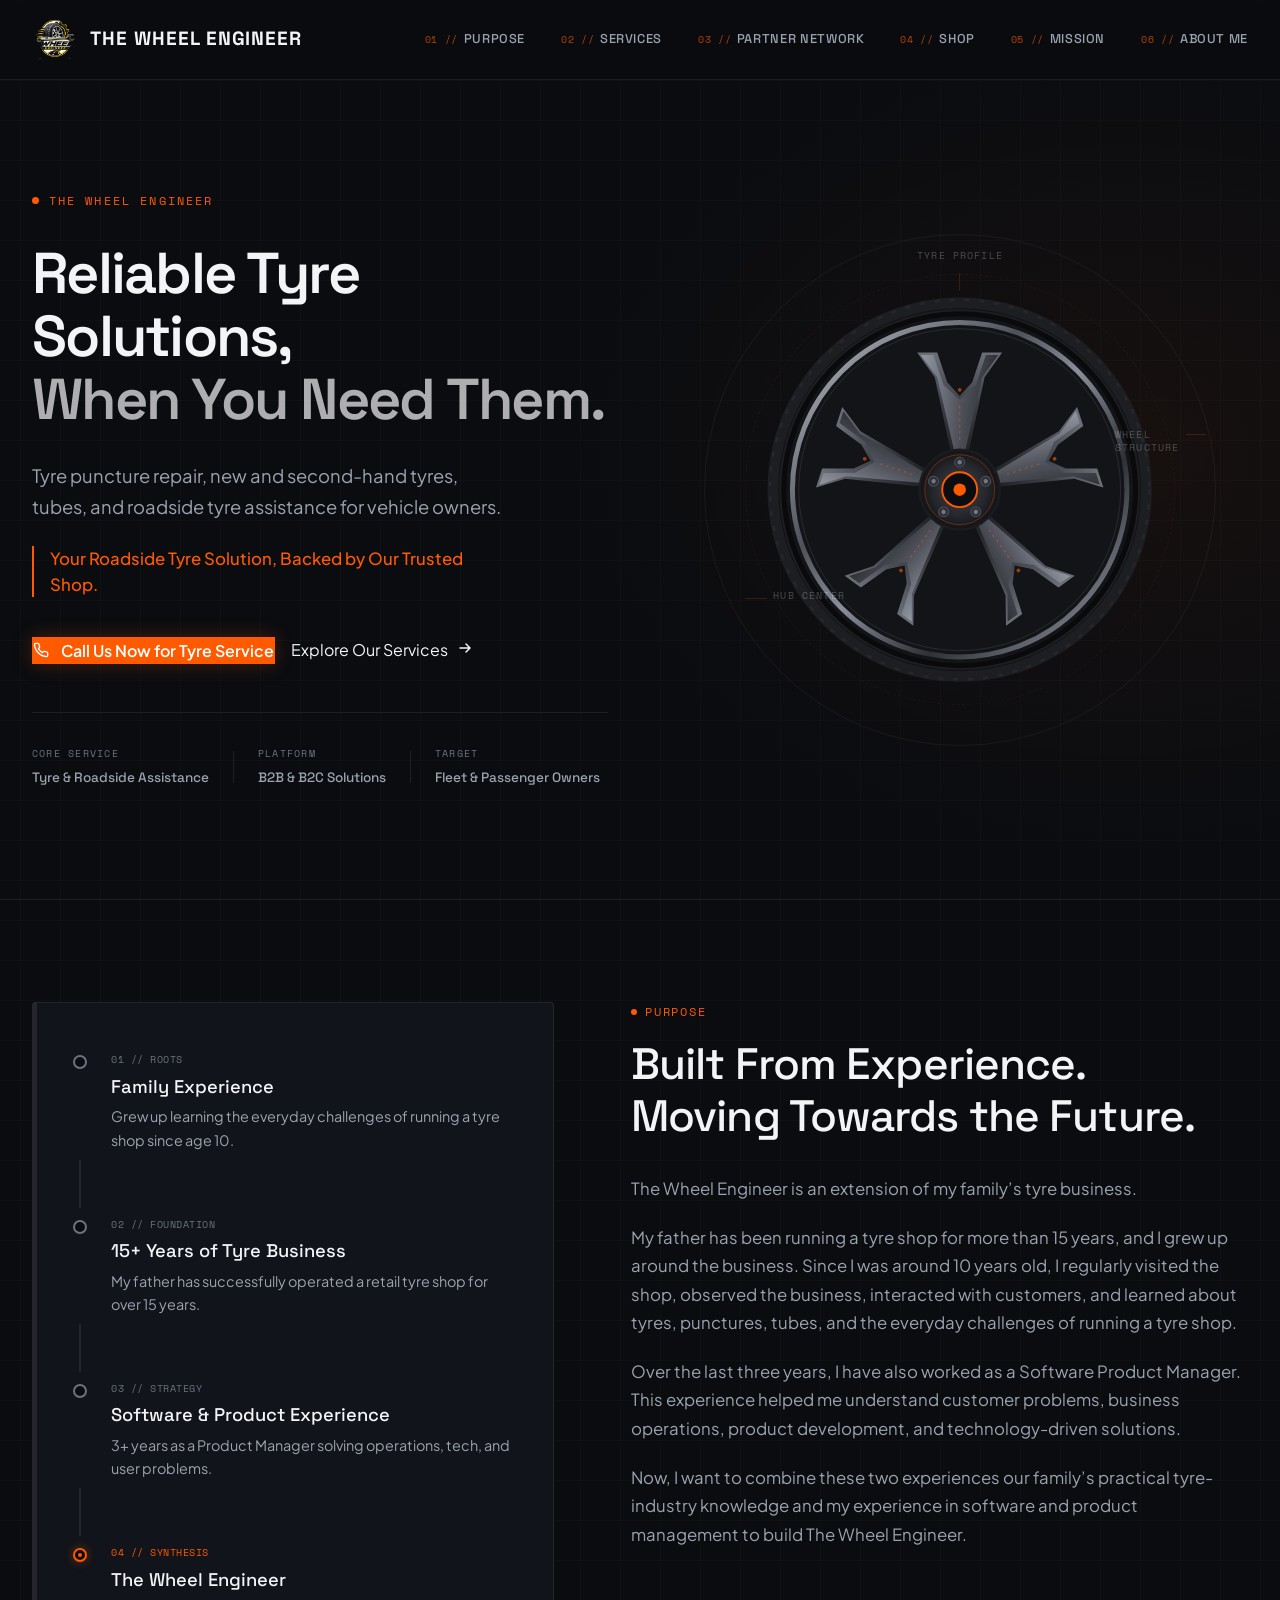
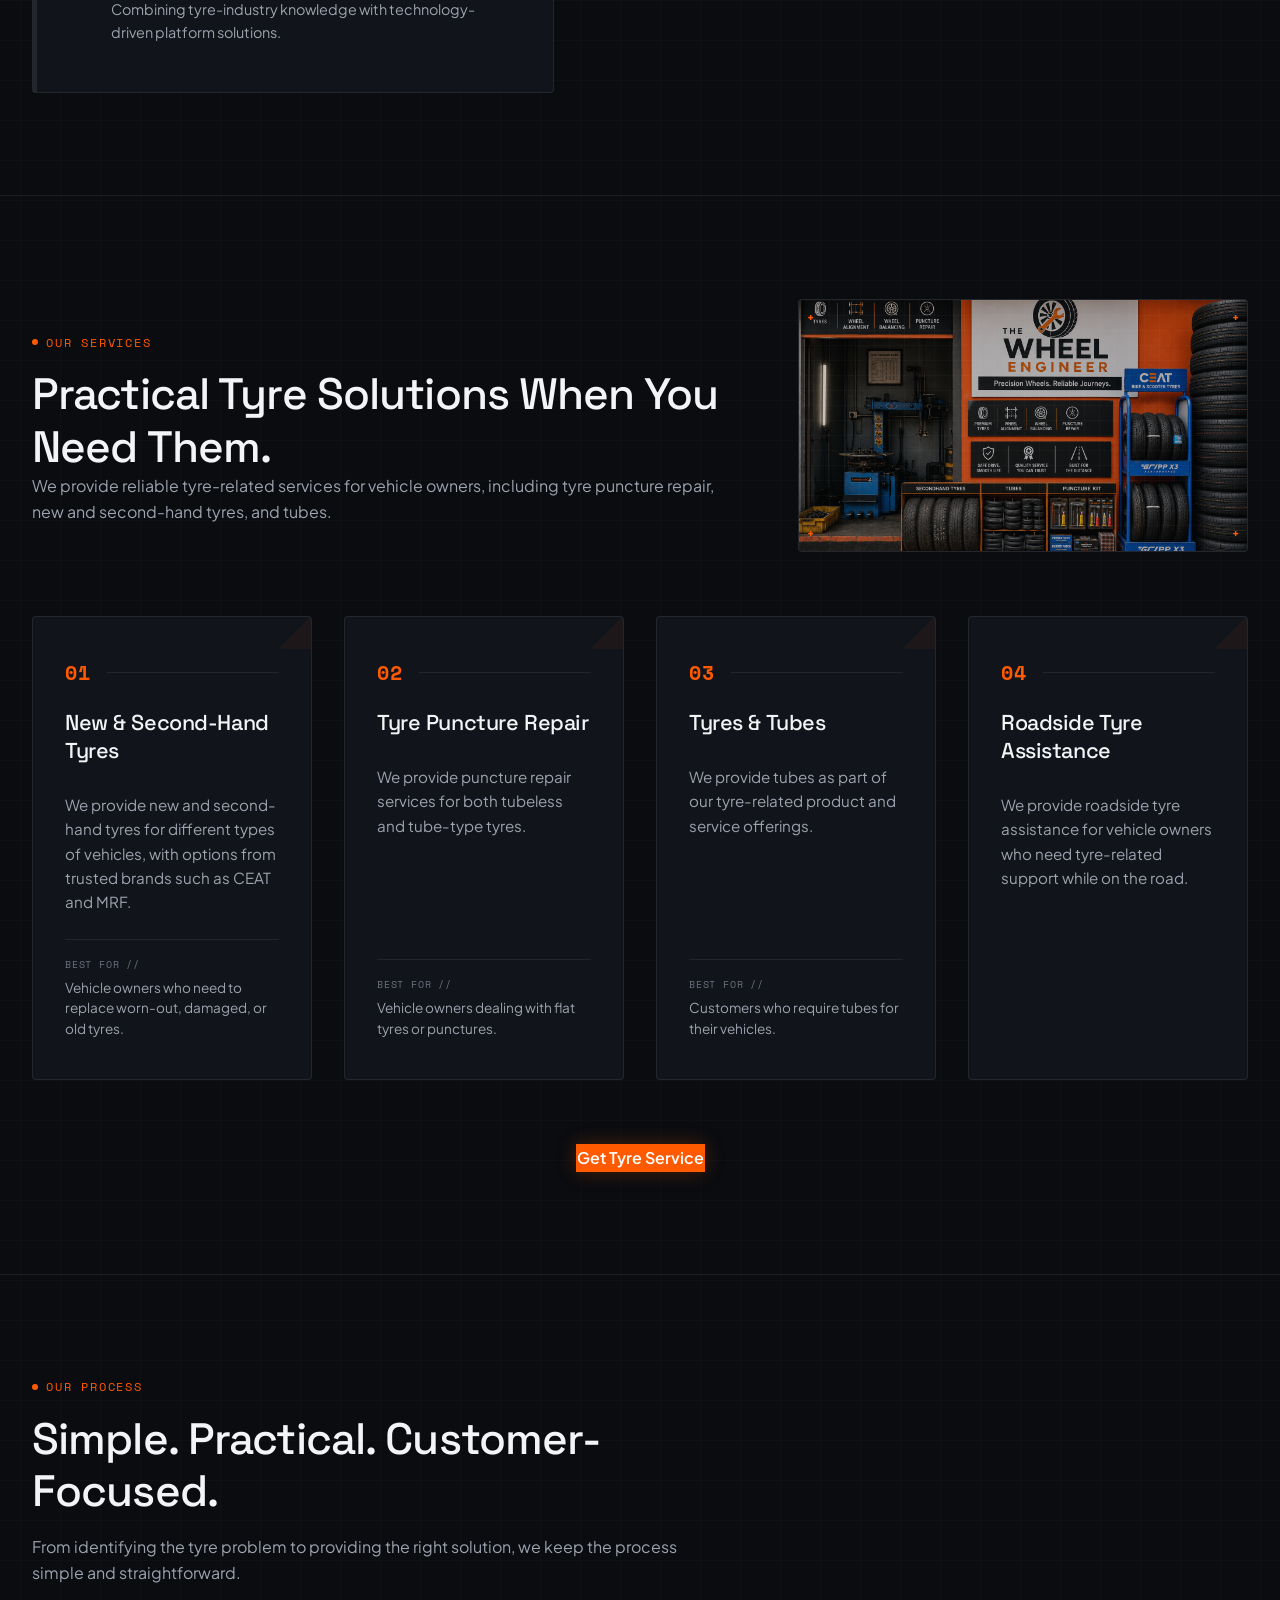
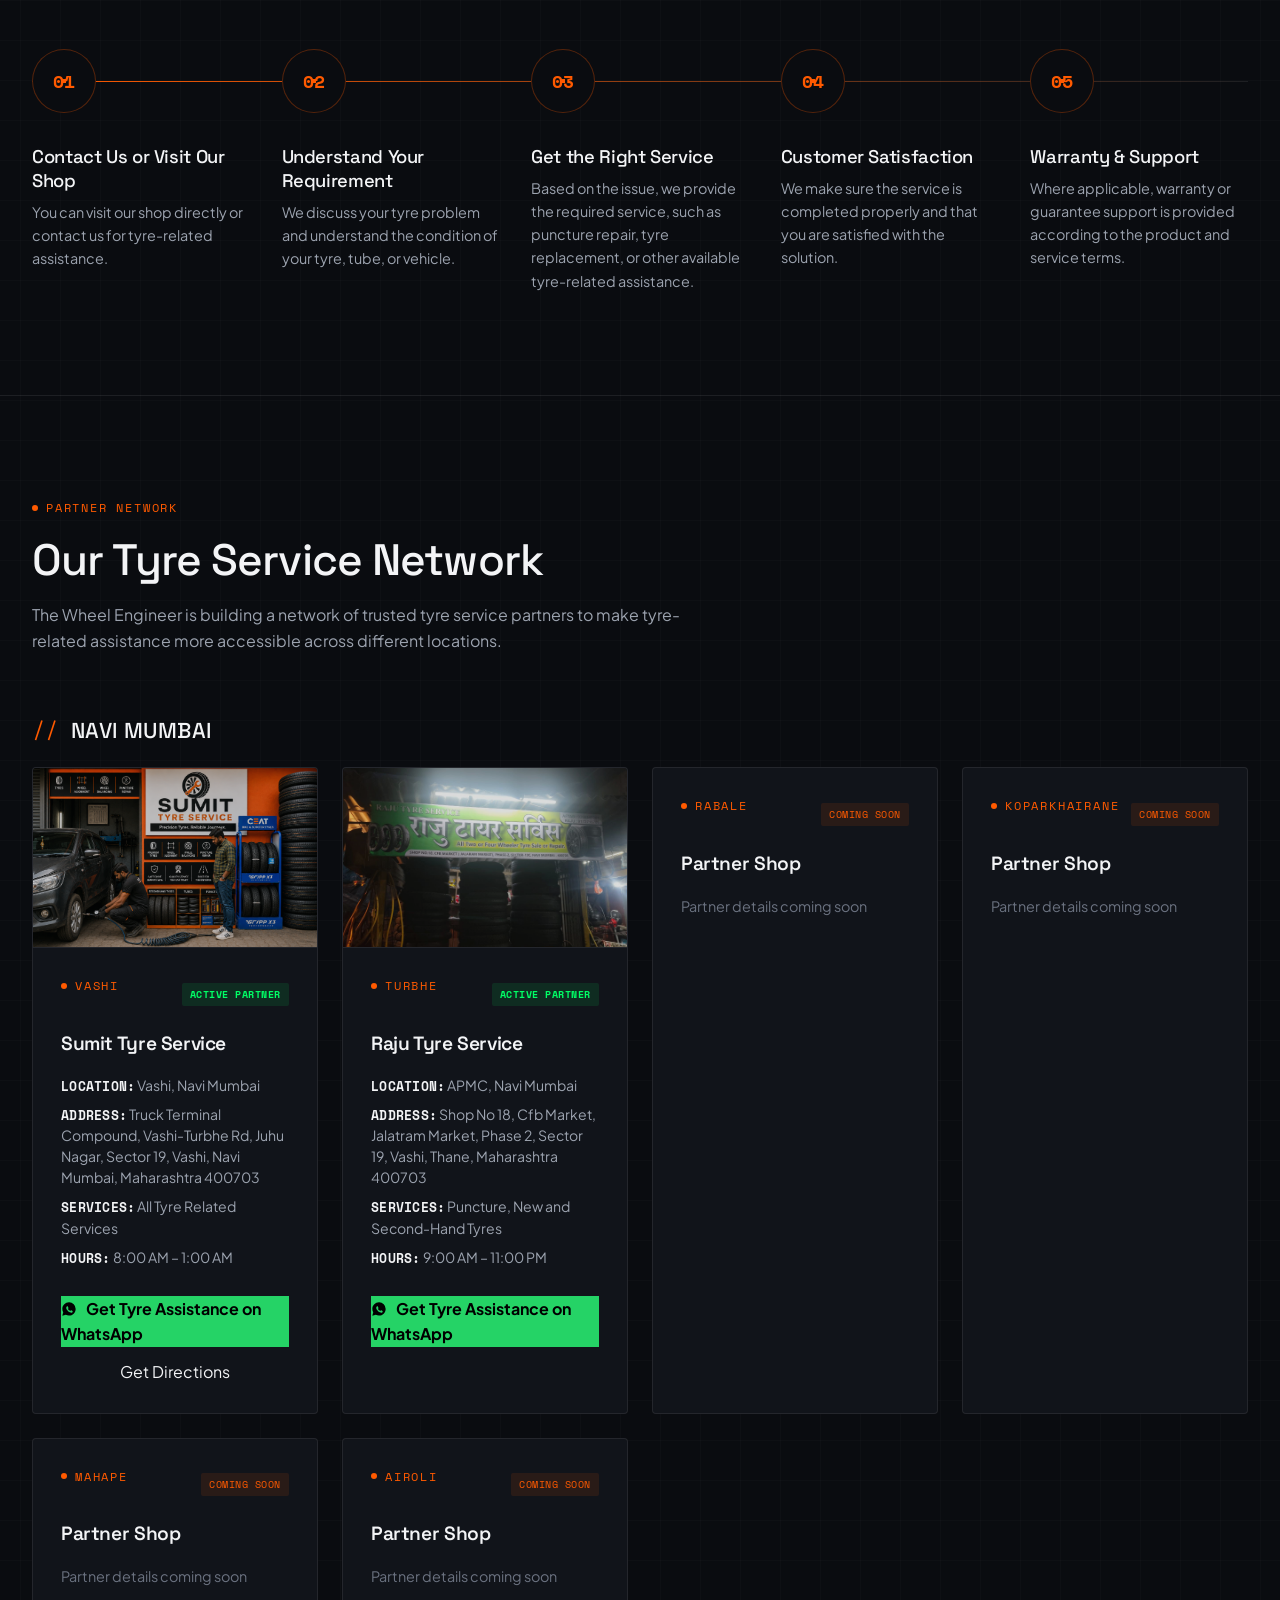
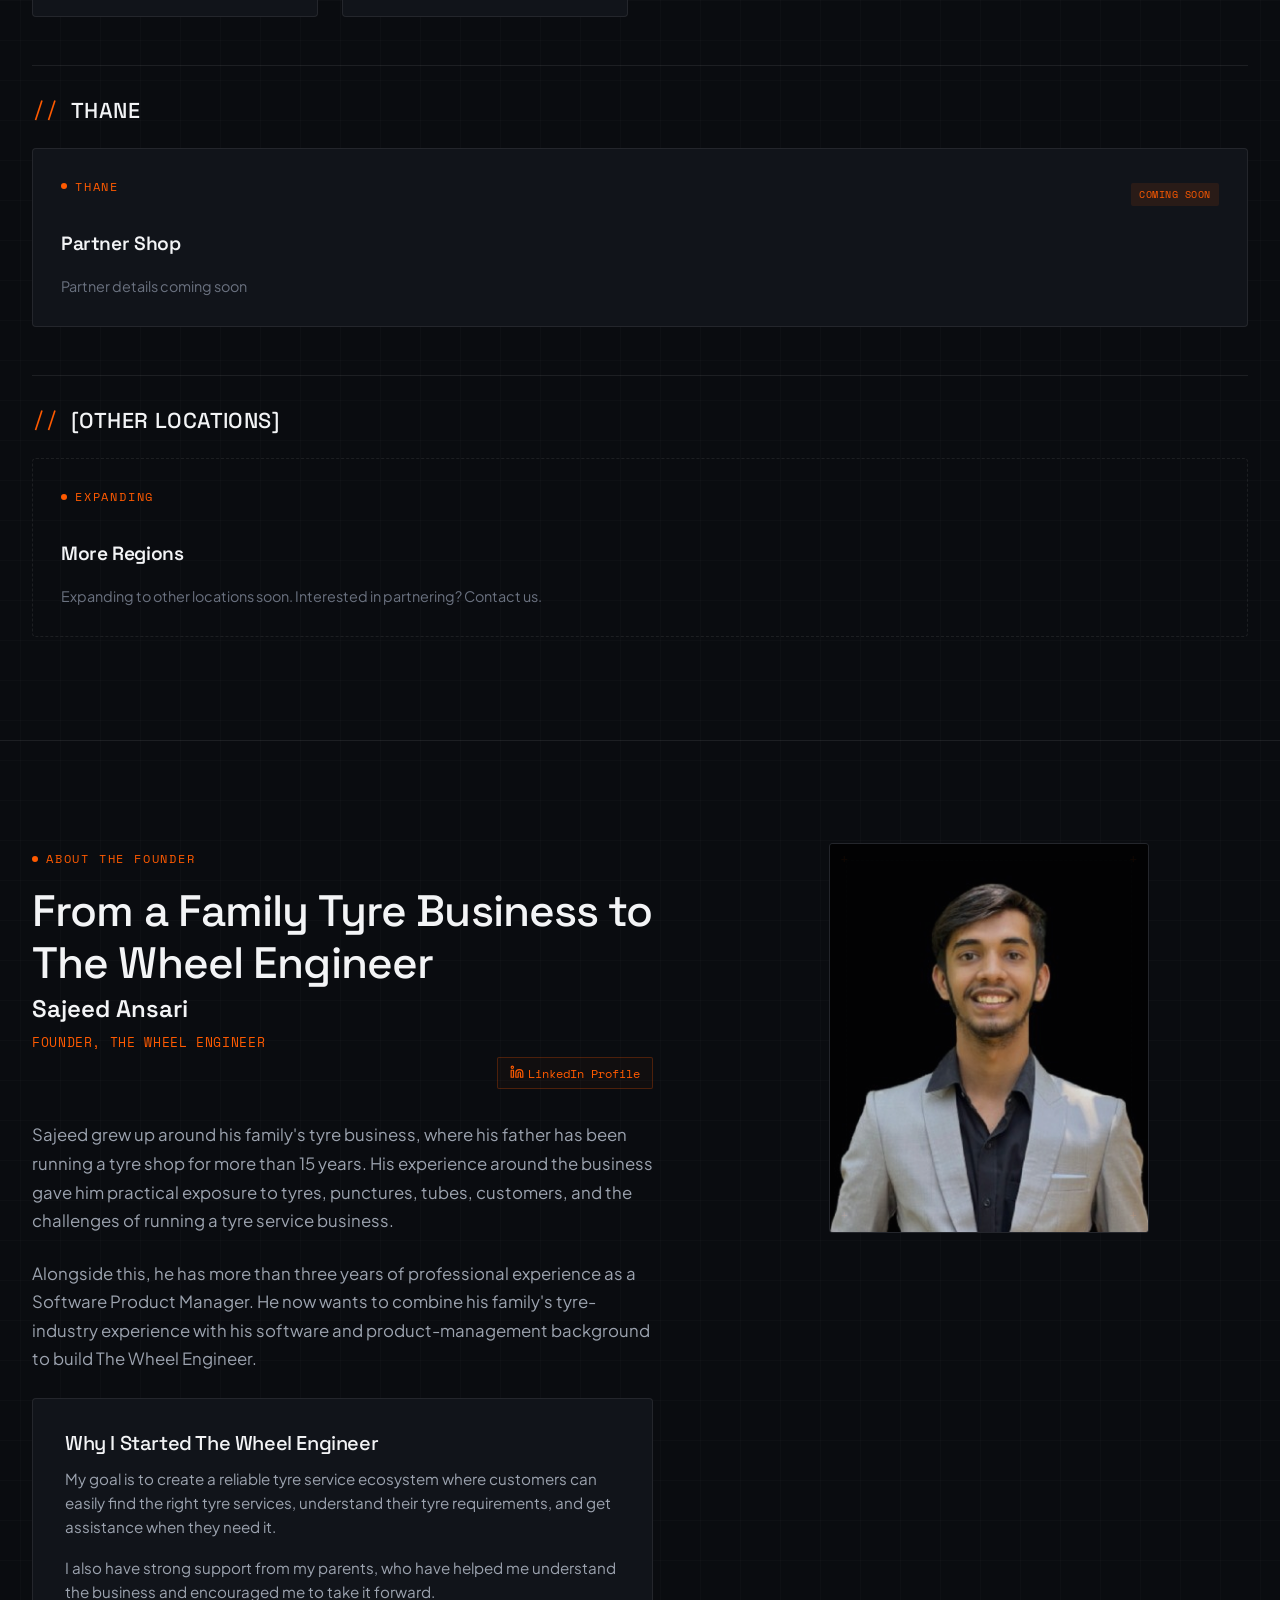
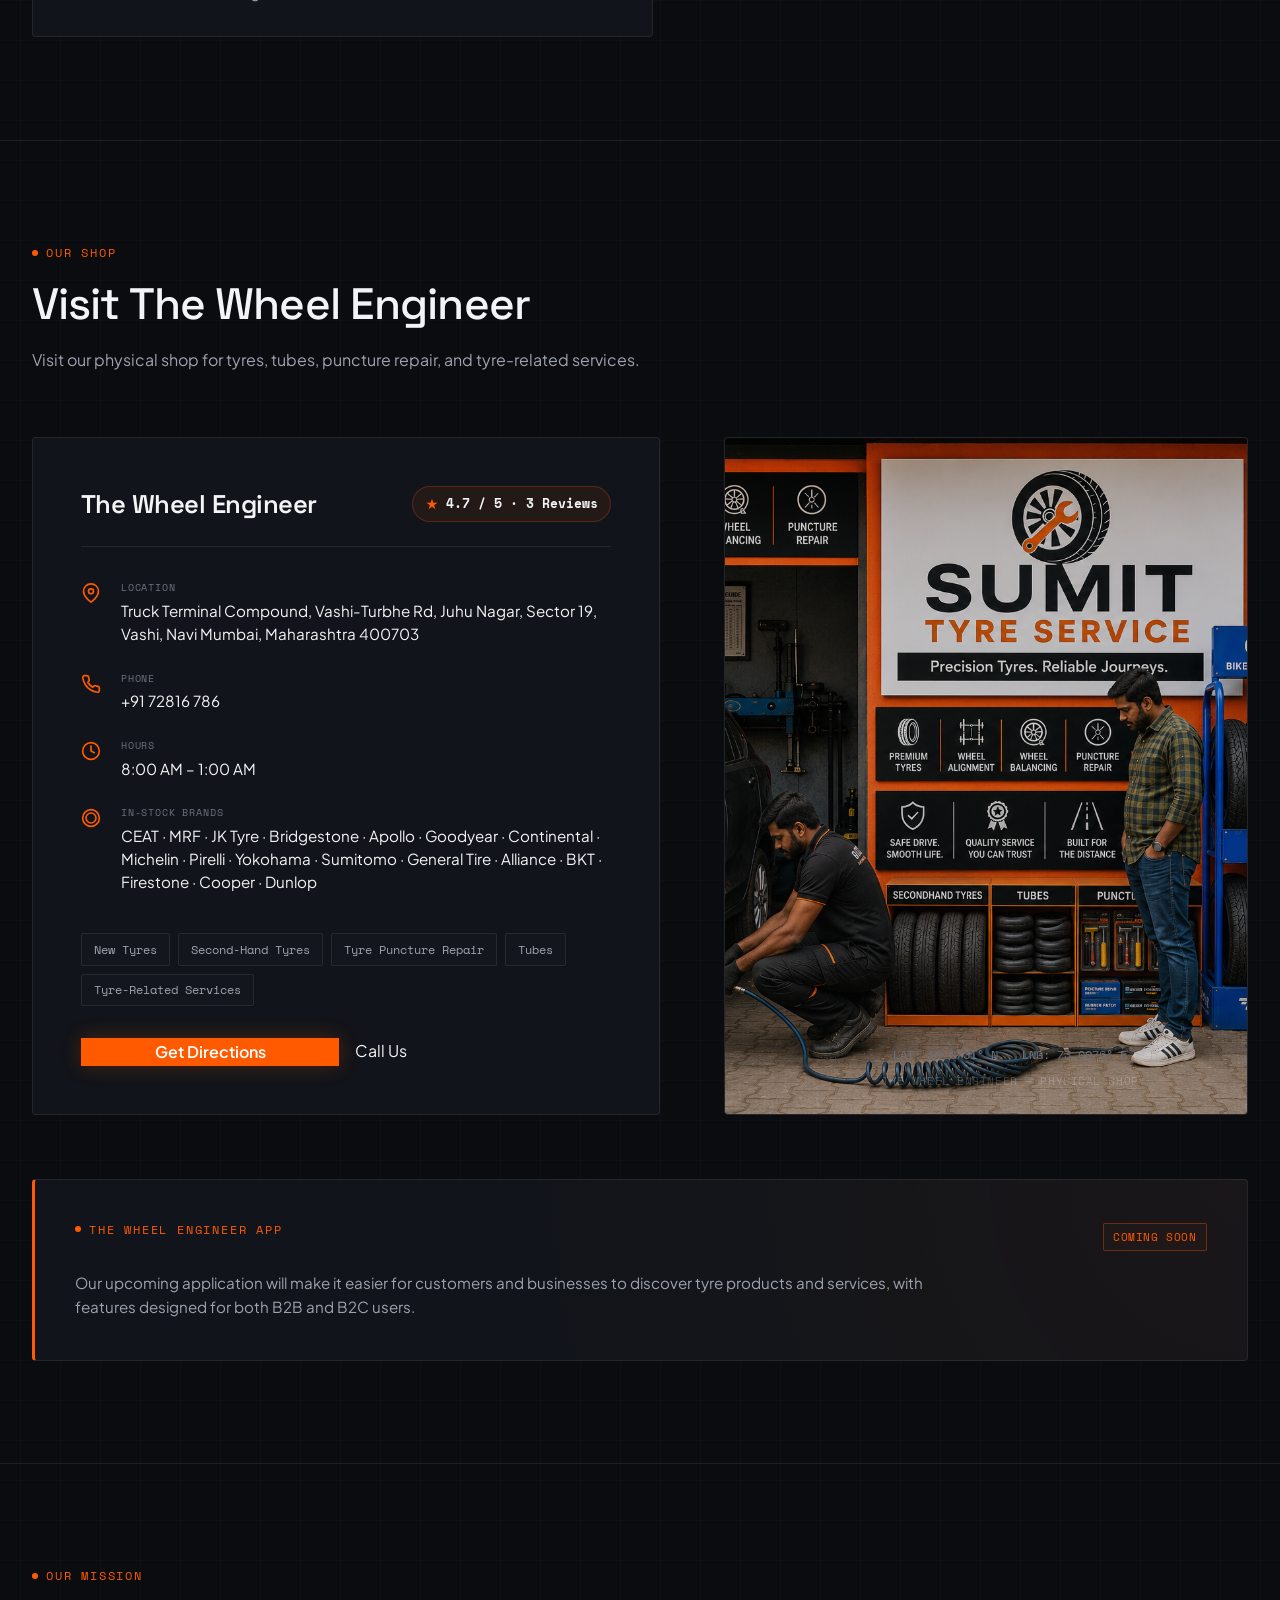
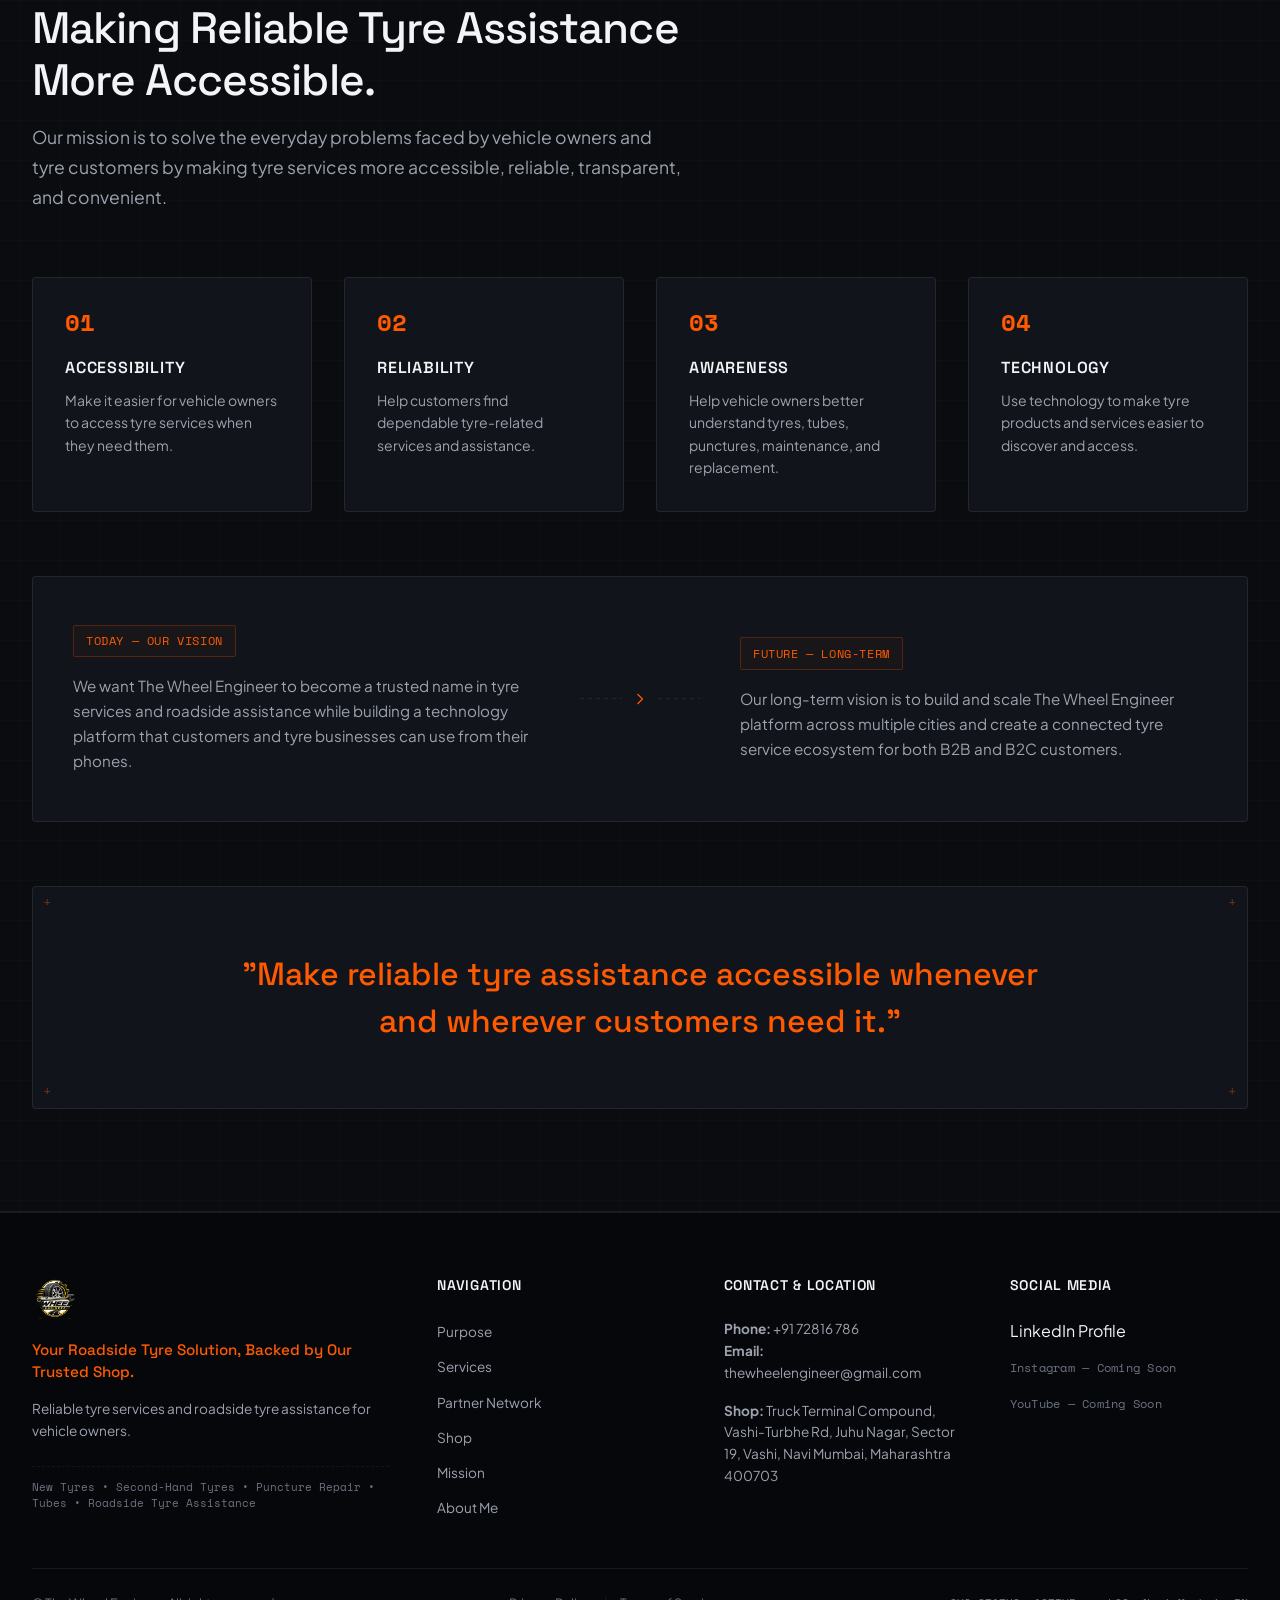
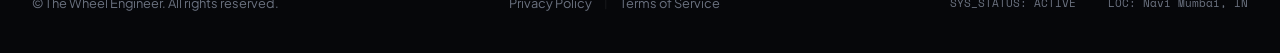
==== commit c6496581: "Populate Partner Network with Partner 2 (Raju Tyre Service)" ====
--- a/index.html
+++ b/index.html
@@ -1,6 +1,15 @@
 <!DOCTYPE html>
 <html lang="en">
 <head>
+  <!-- Google tag (gtag.js) -->
+  <script async src="https://www.googletagmanager.com/gtag/js?id=G-J9S36TTCZN"></script>
+  <script>
+    window.dataLayer = window.dataLayer || [];
+    function gtag(){dataLayer.push(arguments);}
+    gtag('js', new Date());
+
+    gtag('config', 'G-J9S36TTCZN');
+  </script>
   <meta charset="UTF-8">
   <meta name="viewport" content="width=device-width, initial-scale=1.0">
   <meta name="robots" content="index, follow">
@@ -607,15 +616,31 @@
                 </div>
               </div>
 
-              <!-- Placeholder: APMC -->
-              <div class="partner-card placeholder-card">
+              <!-- Active Partner 2: Raju Tyre Service -->
+              <div class="partner-card">
+                <div class="partner-card-image-wrap">
+                  <img src="Asserts/Shop-image/Raju-tyre-service.jpeg" alt="Raju Tyre Service in APMC, Turbhe, Navi Mumbai" class="partner-shop-img-asset">
+                </div>
                 <div class="partner-card-body">
                   <div class="partner-card-header">
-                    <div class="tech-label">APMC</div>
-                    <span class="partner-status">Coming Soon</span>
+                    <div class="tech-label">TURBHE</div>
+                    <span class="partner-badge-active">ACTIVE PARTNER</span>
                   </div>
-                  <h4 class="partner-shop-title">Partner Shop</h4>
-                  <p class="partner-placeholder-text">Partner details coming soon</p>
+                  <h4 class="partner-shop-title">Raju Tyre Service</h4>
+                  <div class="partner-info-details">
+                    <p class="partner-detail"><strong>Location:</strong> APMC, Navi Mumbai</p>
+                    <p class="partner-detail"><strong>Address:</strong> Shop No 18, Cfb Market, Jalatram Market, Phase 2, Sector 19, Vashi, Thane, Maharashtra 400703</p>
+                    <p class="partner-detail"><strong>Services:</strong> Puncture, New and Second-Hand Tyres</p>
+                    <p class="partner-detail"><strong>Hours:</strong> 9:00 AM – 11:00 PM</p>
+                  </div>
+                  <div class="partner-actions">
+                    <a href="https://wa.me/919172816786?text=Hello%2C%20I%20need%20tyre%20assistance.%20My%20location%20is%3A" target="_blank" rel="noopener noreferrer" class="btn btn-primary whatsapp-btn">
+                      <svg width="16" height="16" viewBox="0 0 24 24" fill="currentColor" style="margin-right: 6px; vertical-align: middle; position: relative; top: -1px;">
+                        <path d="M12.012 2c-5.506 0-9.989 4.478-9.99 9.984a9.96 9.96 0 0 0 1.335 4.975L2 22l5.233-1.371a9.936 9.936 0 0 0 4.779 1.218h.004c5.505 0 9.988-4.478 9.989-9.984a9.972 9.972 0 0 0-2.926-7.064A9.92 9.92 0 0 0 12.012 2zm5.836 14.199c-.24.675-1.185 1.224-1.643 1.286-.457.062-.898.31-2.955-.506-2.585-1.025-4.22-3.666-4.348-3.839-.129-.172-1.04-1.385-1.04-2.642 0-1.258.647-1.879.876-2.128.229-.249.502-.31.669-.31h.478c.153 0 .36.056.549.508.196.467.669 1.637.727 1.758.058.12.098.261.018.421-.079.16-.118.261-.237.401-.118.14-.249.31-.357.417-.118.12-.24.25-.102.487.137.237.61 1.009 1.309 1.631.9.8 1.656 1.049 1.891 1.166.236.118.375.099.515-.06.139-.16.602-.699.761-.938.16-.239.319-.199.539-.118.22.08.1.396 1.411 1.056.12.06.199.28.16.48zm-5.836-12.199c0 .001 0 0 0 0z"/>
+                      </svg>
+                      Get Tyre Assistance on WhatsApp
+                    </a>
+                  </div>
                 </div>
               </div>
 
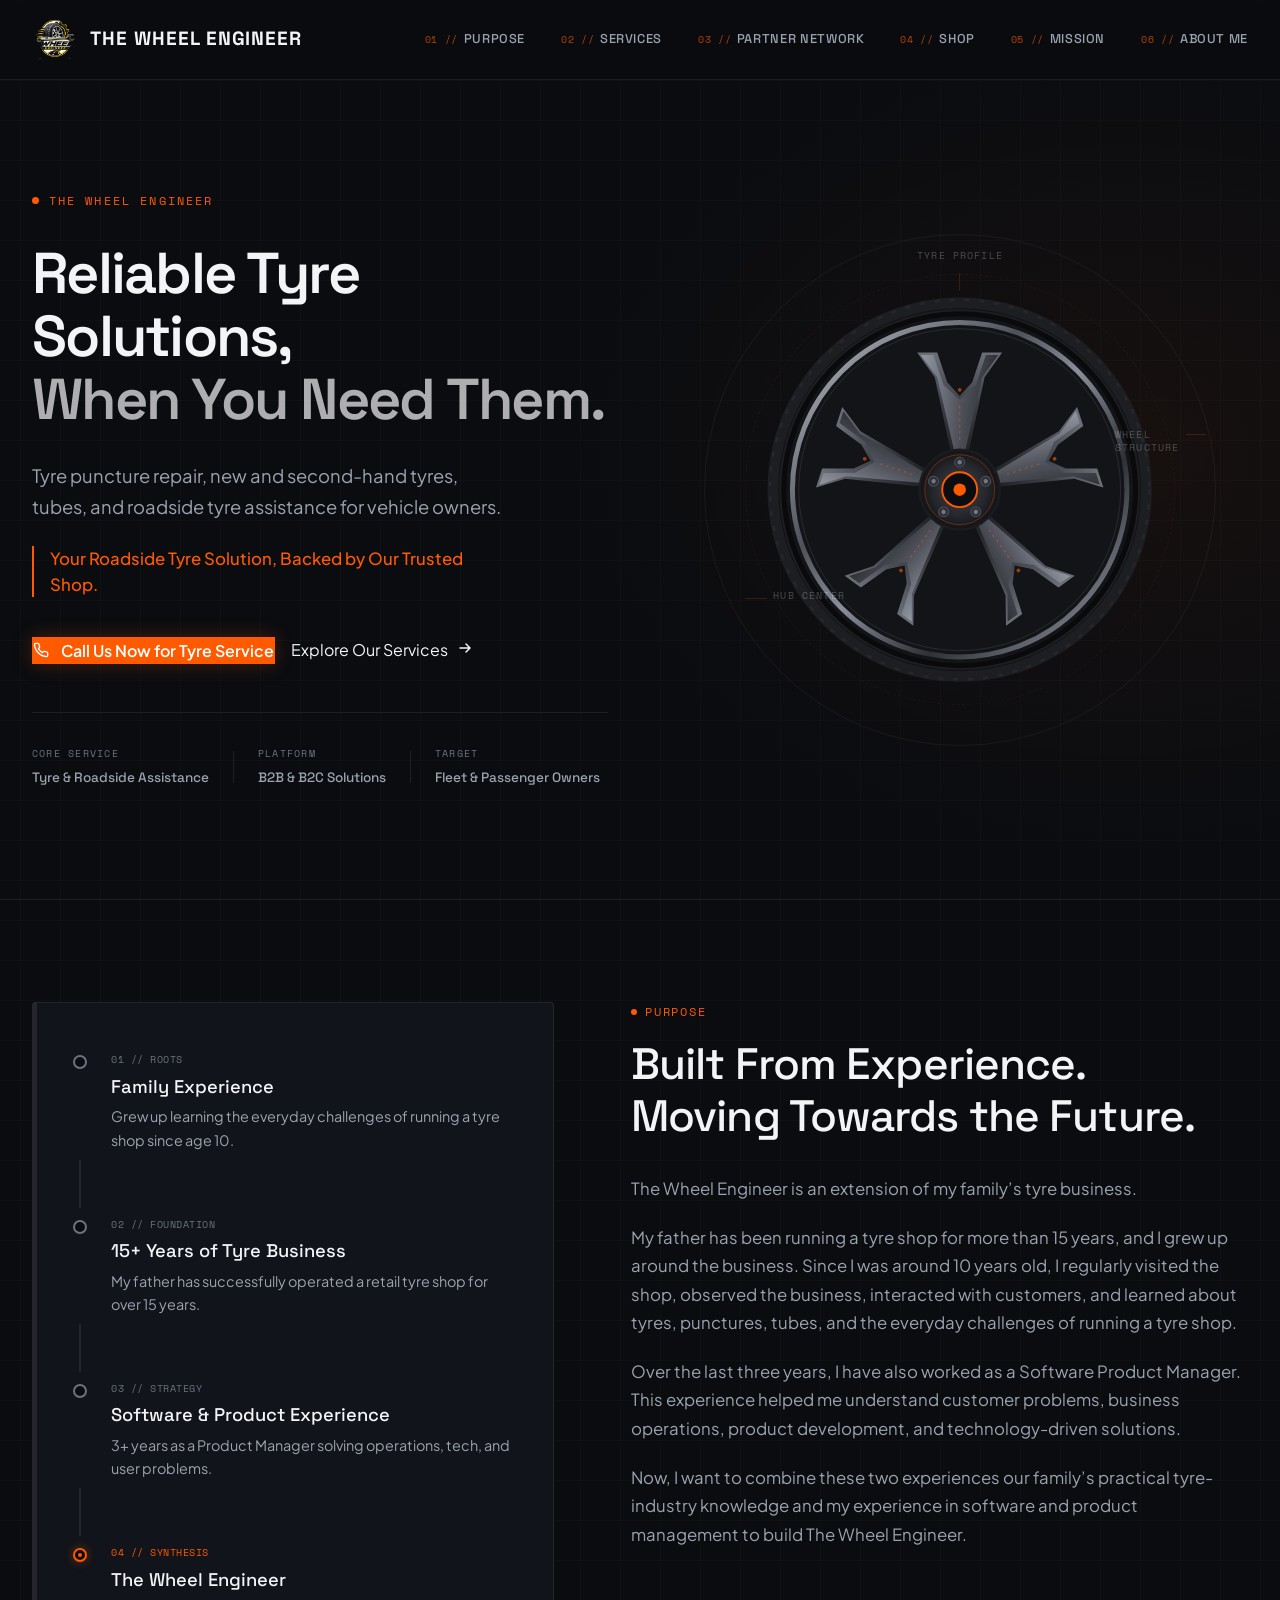
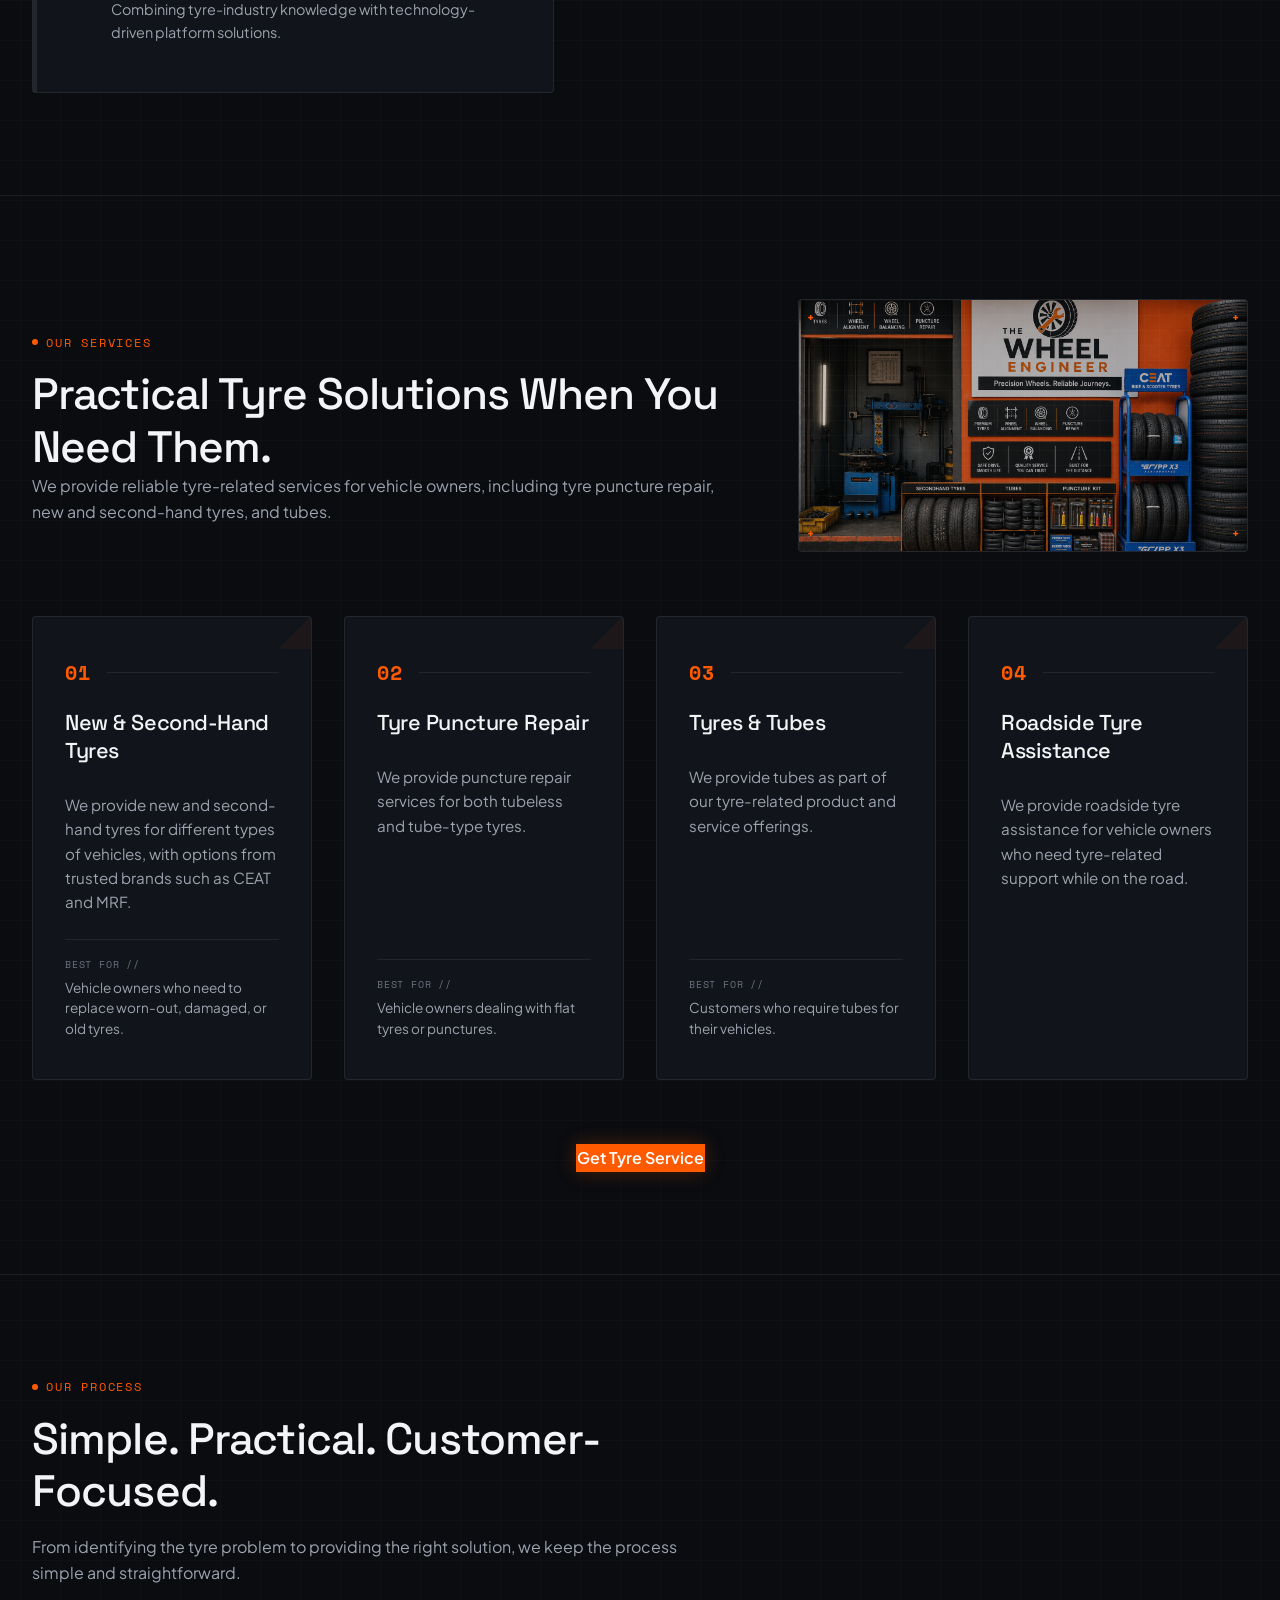
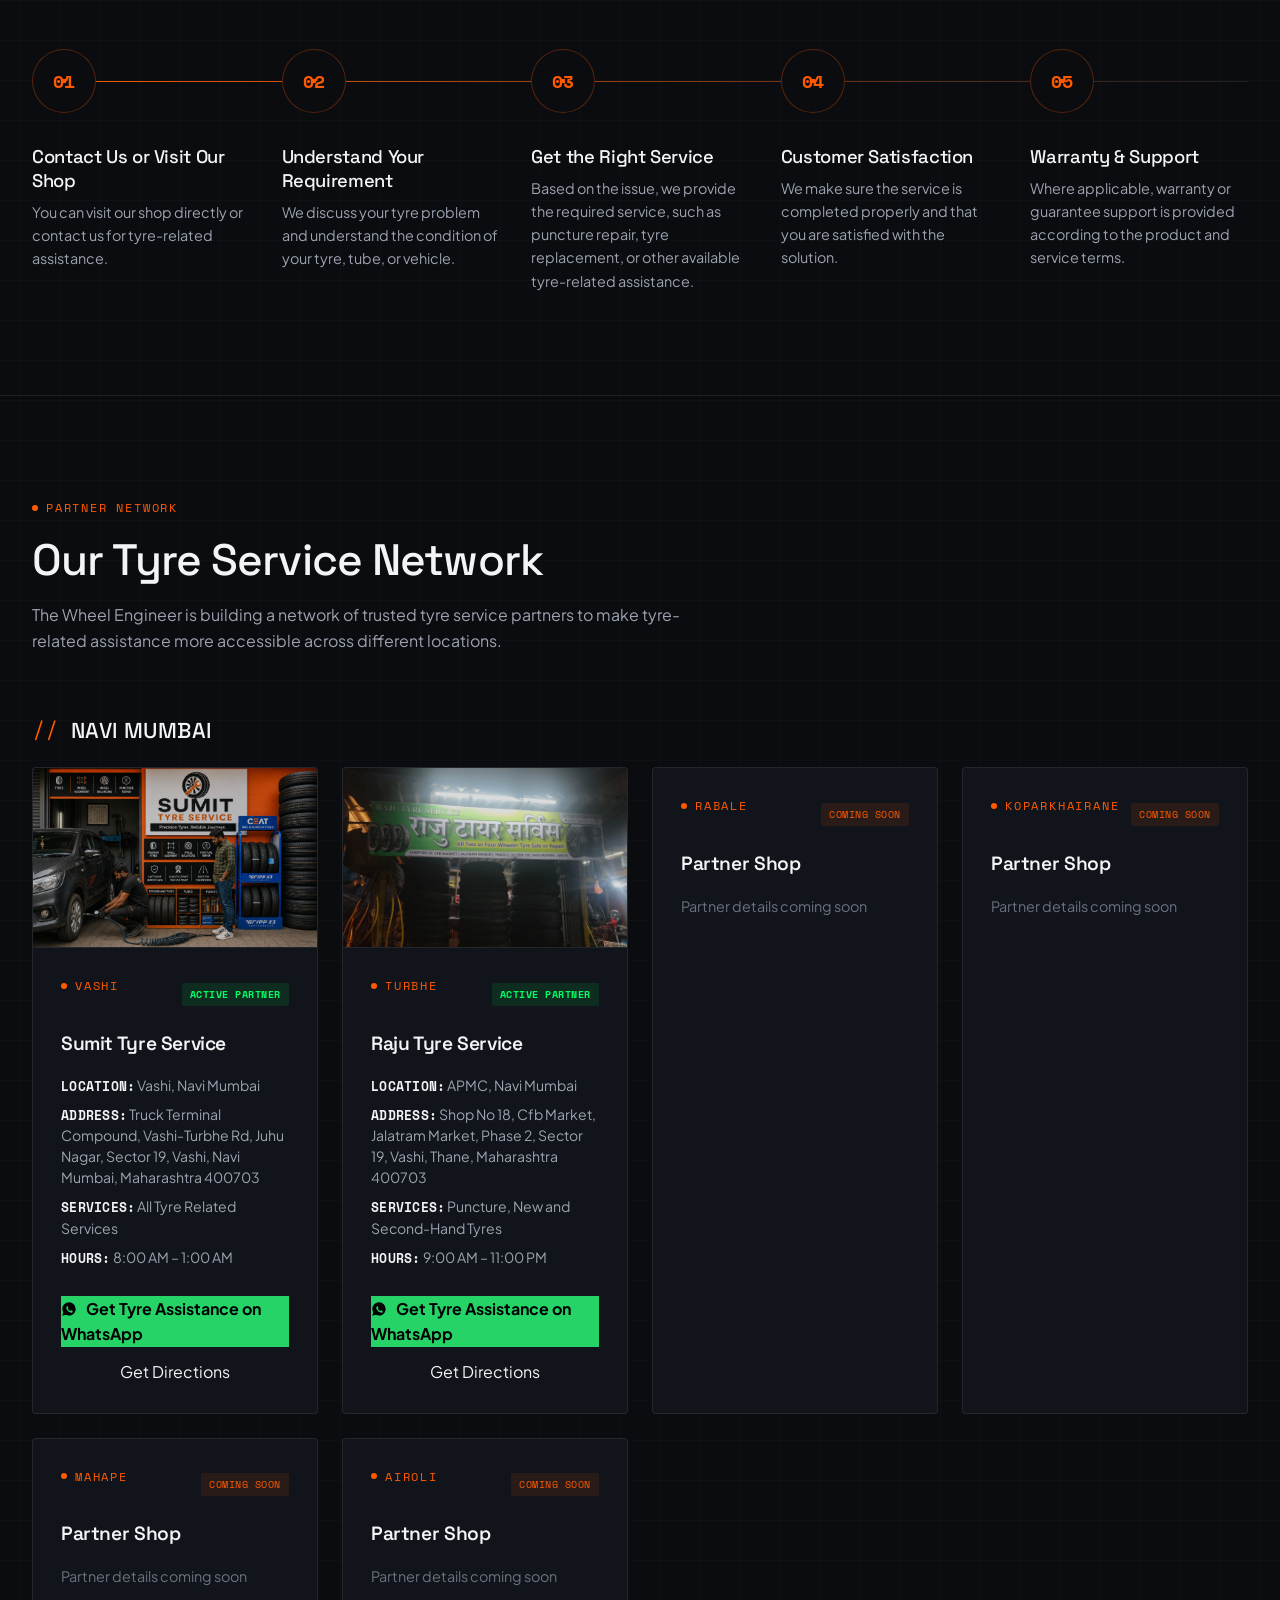
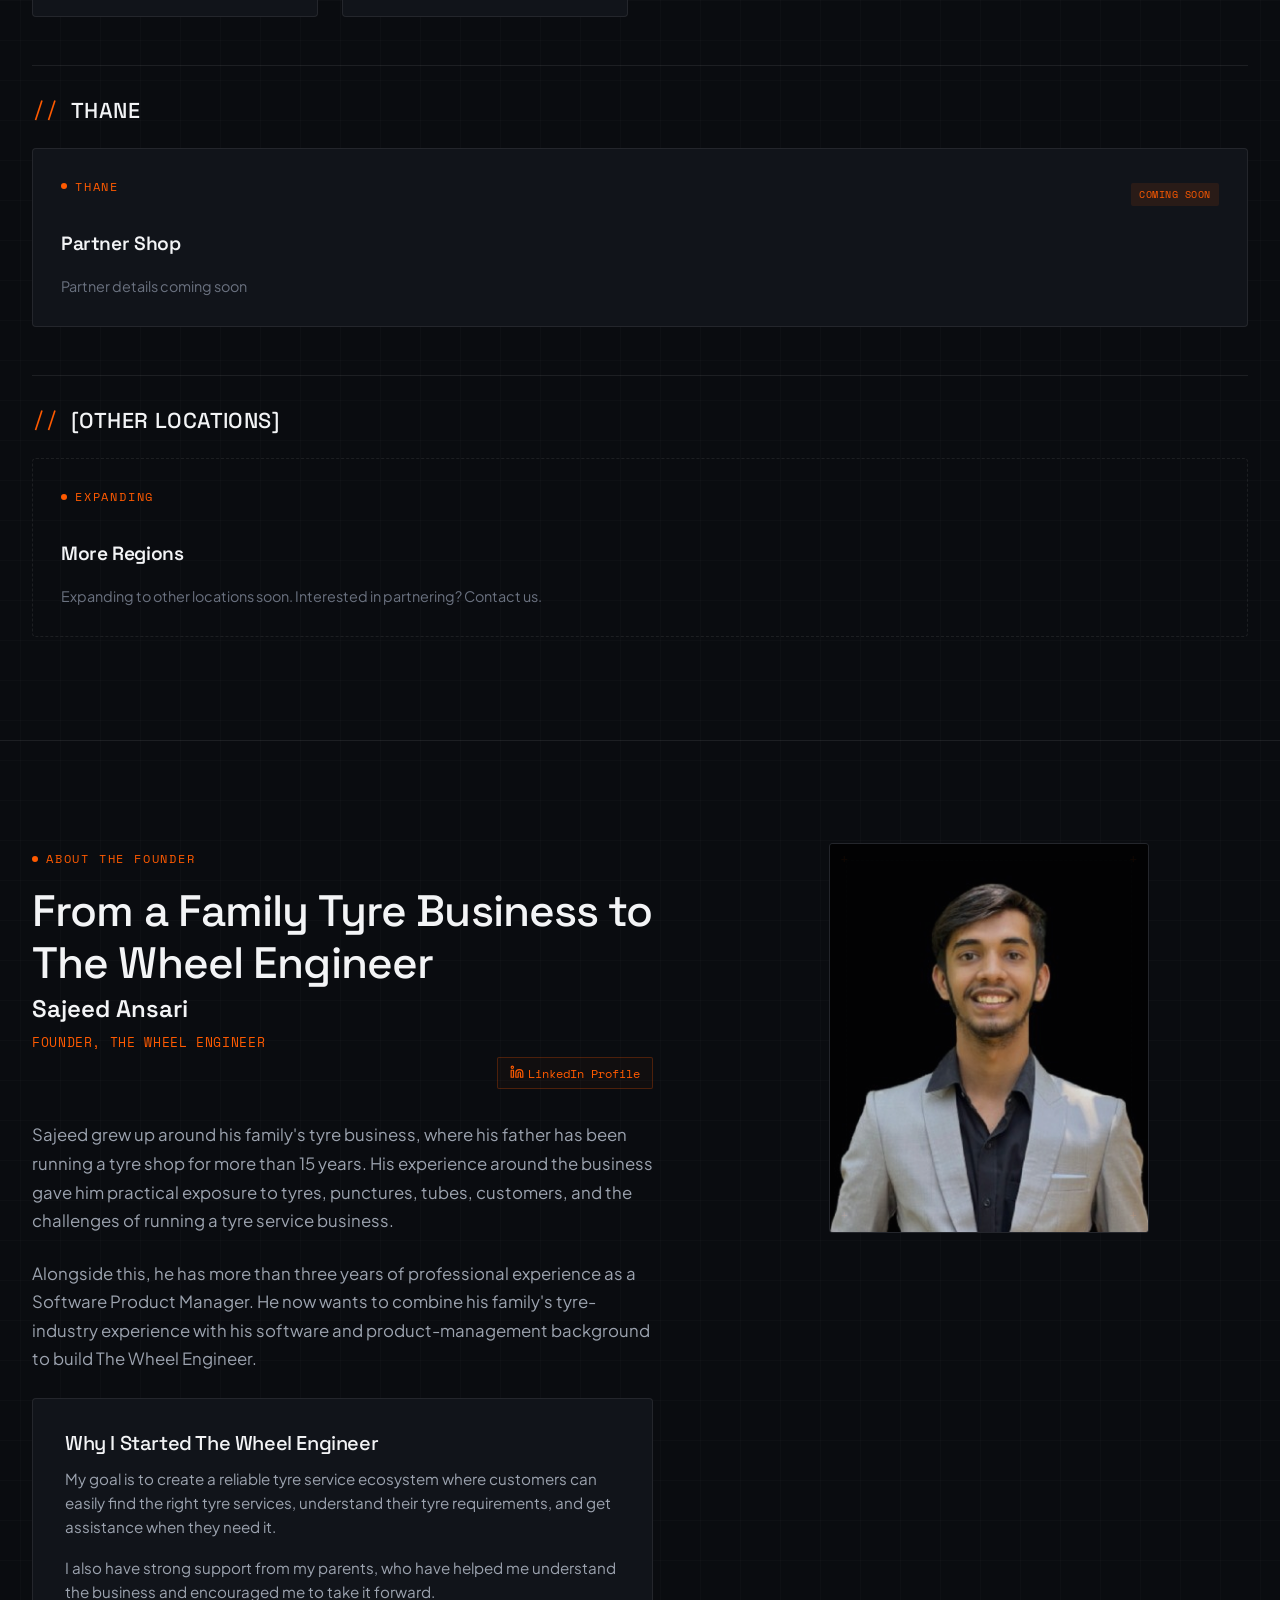
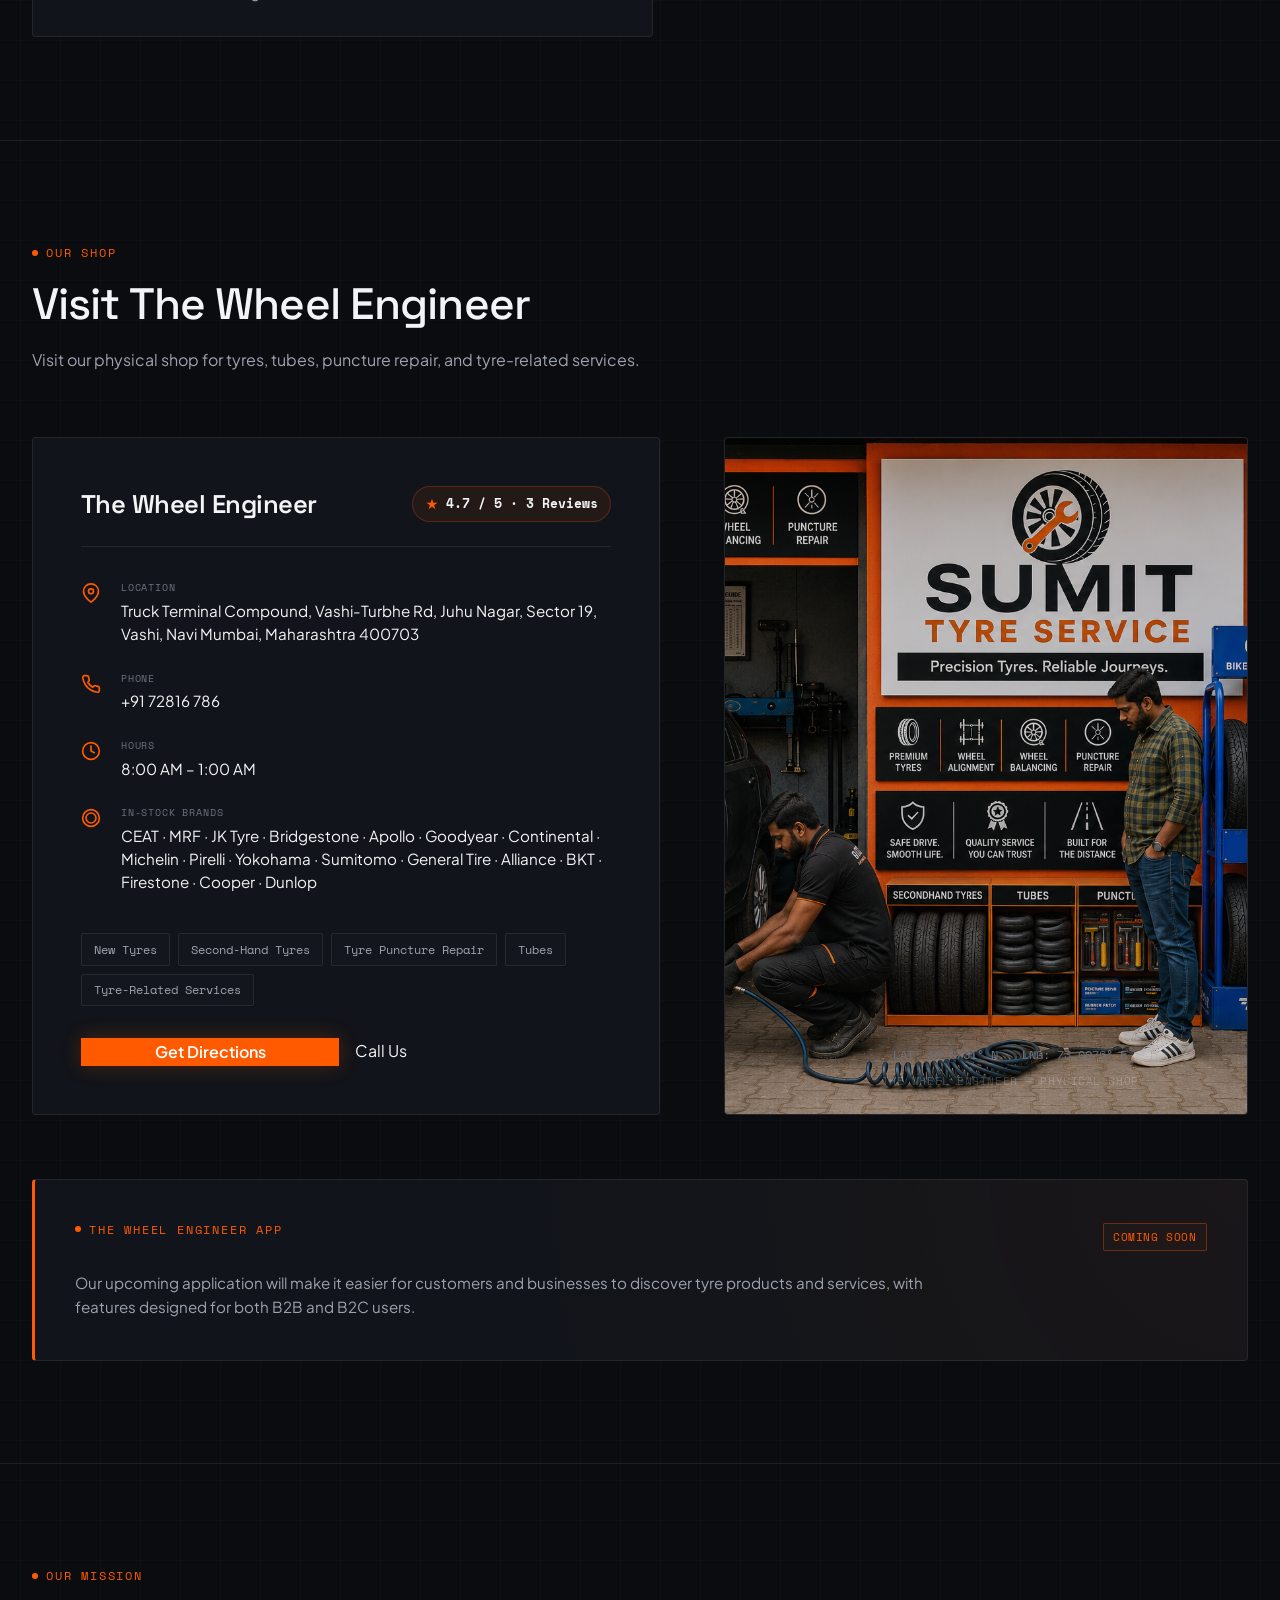
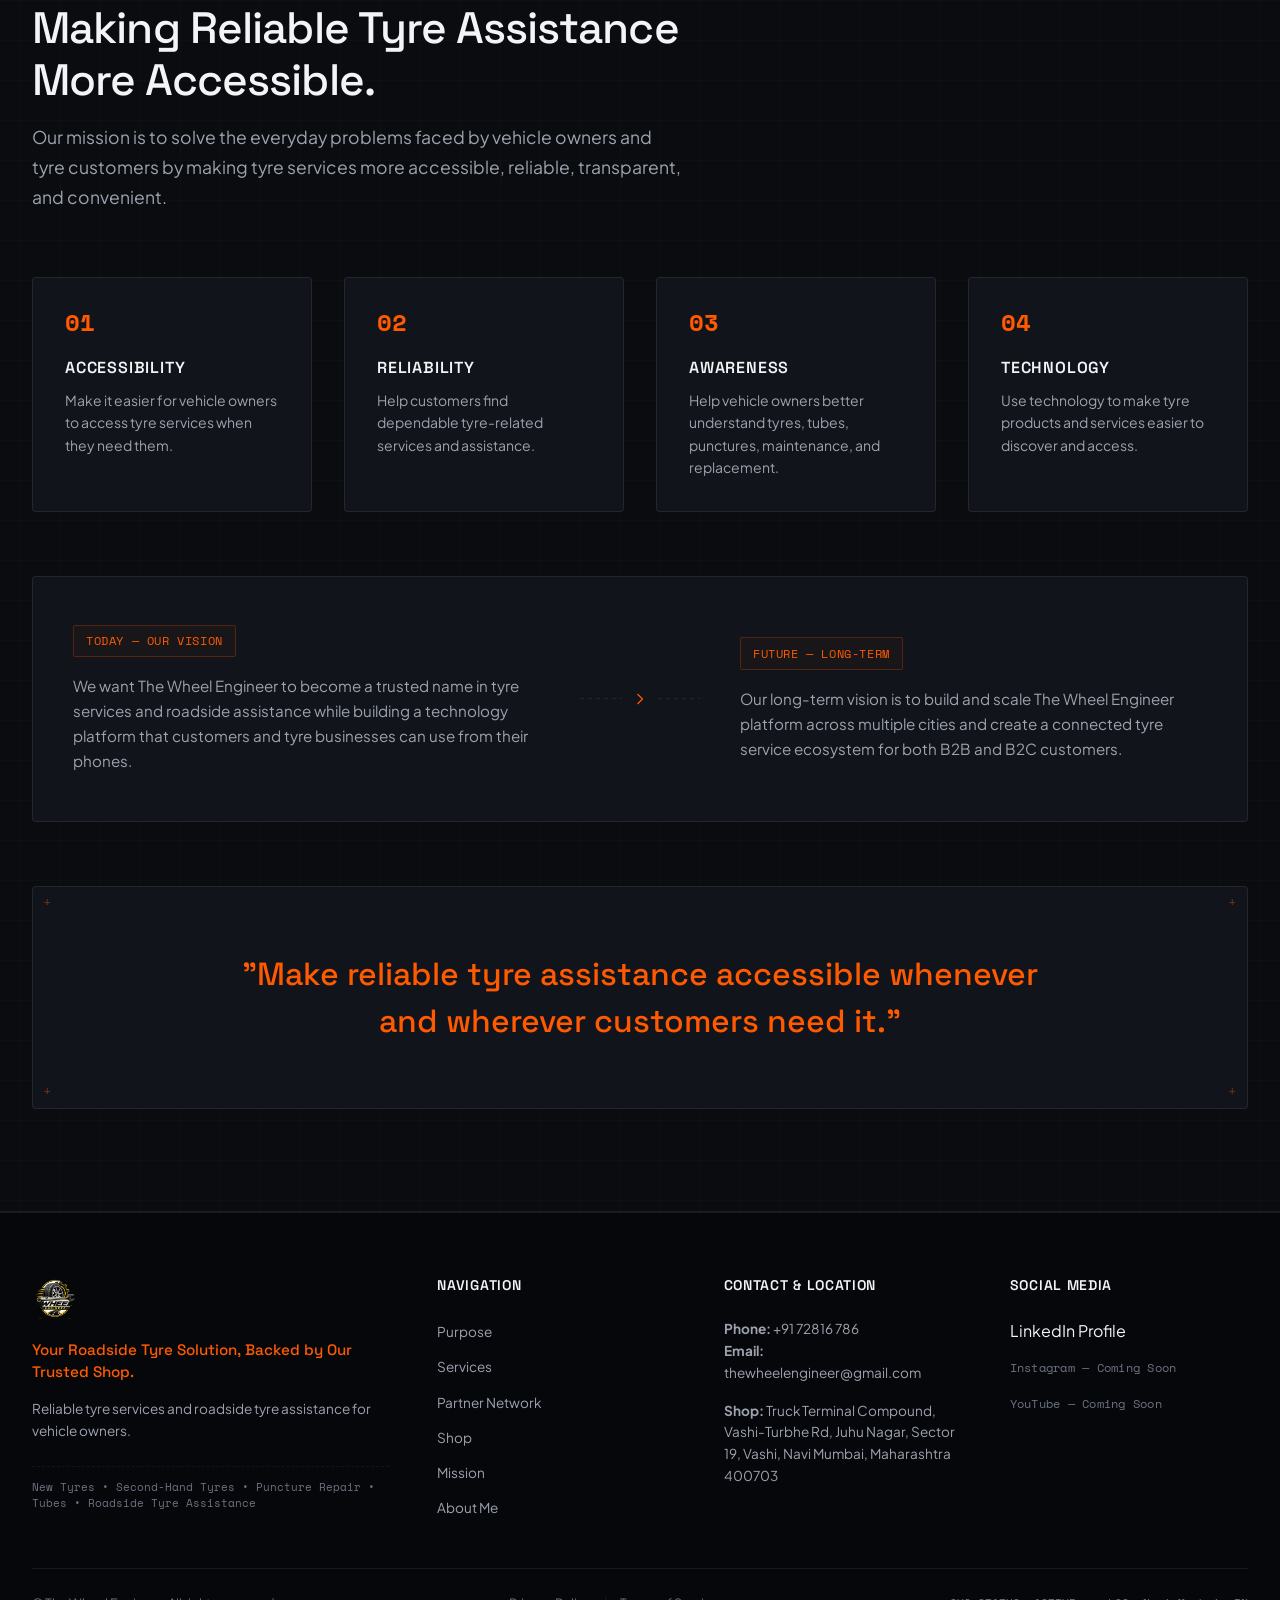
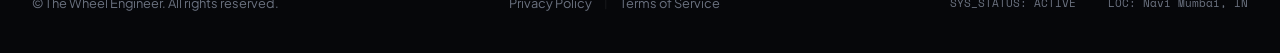
==== commit d6eab8fe: "Get direction link" ====
--- a/index.html
+++ b/index.html
@@ -640,6 +640,9 @@
                       </svg>
                       Get Tyre Assistance on WhatsApp
                     </a>
+                    <a href="https://maps.app.goo.gl/qGmhJHSBGSQcSLBi7" target="_blank" rel="noopener noreferrer" class="btn btn-outline btn-sm directions-btn">
+                      Get Directions
+                    </a>
                   </div>
                 </div>
               </div>
